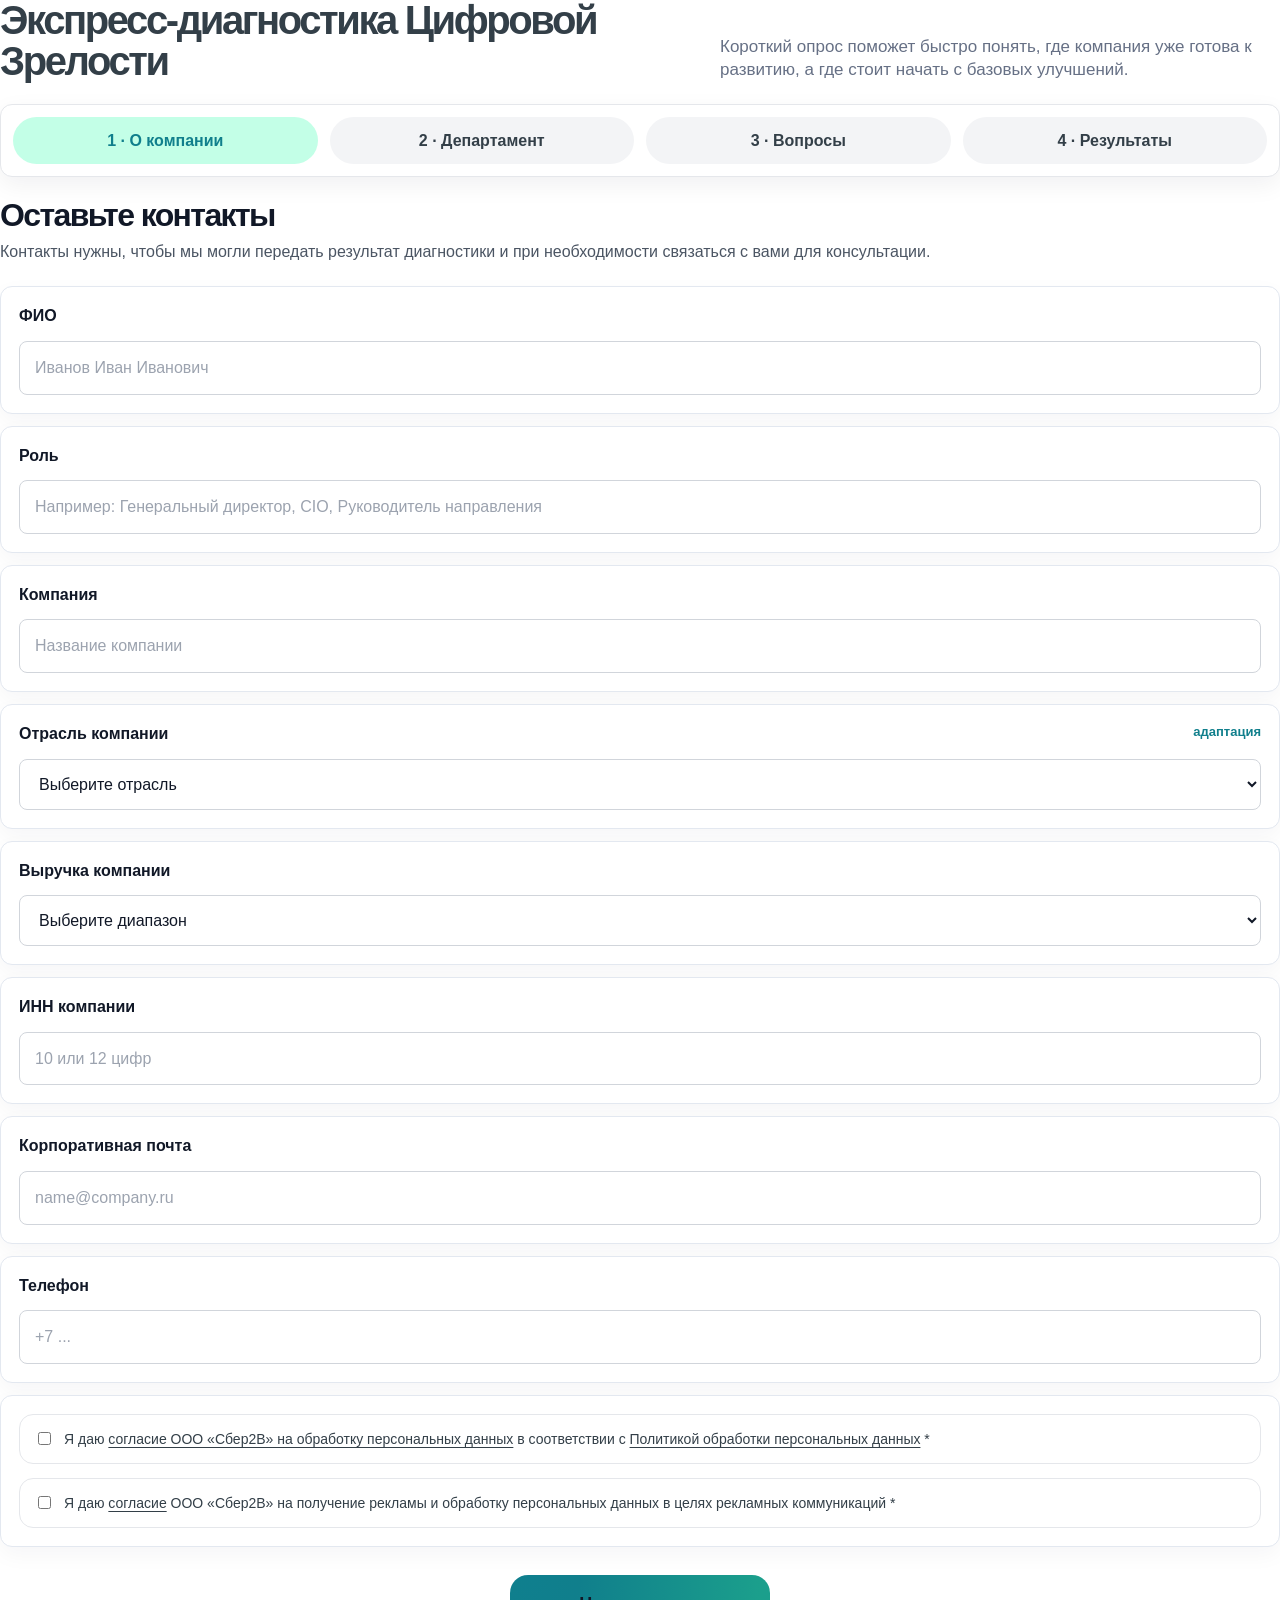
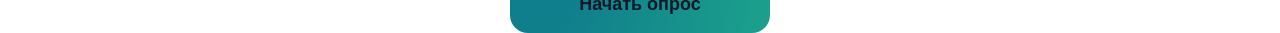
==== index.html @ 1806c66e "Rename dmq.html to index.html" ====
<!-- Sber2B DMQ markup extracted for Tilda.
     For Tilda T123: paste this markup or connect it from your server;
     dmq.css must be loaded before markup rendering, dmq.js after markup. -->

<!DOCTYPE html>

<html lang="ru"><head><meta charset="utf-8"/><meta content="width=device-width,initial-scale=1.0" name="viewport"/><link href="https://cdnjs.cloudflare.com/ajax/libs/font-awesome/6.5.2/css/all.min.css" rel="stylesheet"/>



















<link href="./dmq.css" rel="stylesheet"/></head><body><section class="block" id="diagnostic"><div class="container"><div class="section-head"><h2>Экспресс-диагностика Цифровой Зрелости</h2><p>Короткий опрос поможет быстро понять, где компания уже готова к развитию, а где стоит начать с базовых улучшений.</p></div><div class="diagnostic"><section class="form-shell"><div class="progress"><button class="step-btn active" data-step="0" type="button">1 · О компании</button><button class="step-btn" data-step="1" type="button">2 · Департамент</button><button class="step-btn" data-step="2" type="button">3 · Вопросы</button><button class="step-btn" data-step="3" type="button">4 · Результаты</button></div><form id="form"><section class="form-section active" data-section="0"><h2>Оставьте контакты</h2><p>Контакты нужны, чтобы мы могли передать результат диагностики и при необходимости связаться с вами для консультации.</p><div class="q"><div class="q__title">ФИО</div><input name="fullName" placeholder="Иванов Иван Иванович"/></div><div class="q"><div class="q__title">Роль</div><input name="role" placeholder="Например: Генеральный директор, CIO, Руководитель направления"/></div><div class="q"><div class="q__title">Компания</div><input name="company" placeholder="Название компании"/></div><div class="q"><div class="q__title">Отрасль компании <span class="q__tag">адаптация</span></div><select id="industry" name="industry"><option value="">Выберите отрасль</option><option value="gov">Государственный сектор</option><option value="it">ИТ и Технологии</option><option value="logistics">Логистика и Транспорт</option><option value="manufacturing">Промышленность (Производство, FMCG)</option><option value="retail">Ритейл</option><option value="telecom">Связь и Телеком</option><option value="services">Сервисные отрасли (Туризм, HoReCA, Здравоохранение, Образование, Развлечения)</option><option value="construction">Строительство и Девелопмент</option><option value="finance">Финансовый сектор (Банки, Страхование, Финтех)</option><option value="energy">Энергетика</option></select></div><div class="q"><div class="q__title">Выручка компании</div><select name="revenue"><option value="">Выберите диапазон</option><option value="0-0.5">до 0,5 млрд ₽</option><option value="0.5-1">0,5–1 млрд ₽</option><option value="1-5">1–5 млрд ₽</option><option value="5-10">5–10 млрд ₽</option><option value="10-25">10–25 млрд ₽</option><option value="25-50">25–50 млрд ₽</option><option value="50+">50+ млрд ₽</option></select></div><div class="q"><div class="q__title">ИНН компании</div><input inputmode="numeric" name="companyInn" placeholder="10 или 12 цифр"/></div><div class="q"><div class="q__title">Корпоративная почта</div><input name="companyEmail" placeholder="name@company.ru" type="email"/></div><div class="q"><div class="q__title">Телефон</div><input name="phone" placeholder="+7 ..."/></div><div class="q consent-question"><label class="consent"><input name="pdConsent" type="checkbox" value="yes"/><span>Я даю <a href="https://sber2b.ru/documents-personal-data-consents" rel="noopener" target="_blank">согласие ООО «Сбер2В» на обработку персональных данных</a> в соответствии с <a href="https://sber2b.ru/documents-privacy-policy-agreements" rel="noopener" target="_blank">Политикой обработки персональных данных</a> *</span></label><label class="consent"><input type="checkbox"/><span>Я даю <a href="https://sber2b.ru/documents-email-subscription-consents" rel="noopener" target="_blank">согласие</a> ООО «Сбер2В» на получение рекламы и обработку персональных данных в целях рекламных коммуникаций *</span></label></div><div class="form-nav form-nav--start"><button class="btn btn--green next start-survey-btn" type="button">Начать опрос</button></div></section><section class="form-section" data-section="1"><h2>Расскажите о компании и задаче</h2><p>Выберите отдел, который хотите обследовать.</p><div class="q"><div class="q__title">Какие отделы или функции вы хотите улучшить? <span class="q__tag">адаптировано под отрасль</span></div><p class="department-hint">Список меняется автоматически в зависимости от отрасли, выбранной на первой странице.</p><div class="checks industry-departments industry-departments--full" id="industryDepartments"></div></div><div class="q process-description-block"><div class="q__title">Можете описать текущий процесс <span class="q__tag">необязательно</span></div><textarea class="process-description-input" name="currentProcessDescription" placeholder="Например: как сейчас устроен процесс согласования, работы с клиентами, обработки заявок, формирования отчётности или взаимодействия между отделами..."></textarea></div><div class="form-nav"><button class="btn btn--ghost prev" type="button">Назад</button><button class="btn btn--green next" type="button">Далее</button></div></section><section class="form-section" data-section="2"><h2>Вопросы</h2><p>Список вопросов автоматически меняется в зависимости от отрасли, выбранной на первой странице. Оцените текущее состояние по шкале от 0 до 5.</p><div id="coreQuestions"></div><div class="form-nav"><button class="btn btn--ghost prev" type="button">Назад</button><button class="btn btn--green next" type="button">Далее</button></div></section><section class="form-section results-screen" data-section="3"><div class="results-mockup">
<div aria-hidden="true" class="results-hero-bg"></div>
<div class="results-header">
<div class="results-brand"><img alt="Сбер2В" src="https://sber2b.ru/uploads/Sber_2_B_logo_1_ab820e3588.svg"/><span></span></div>
<div class="results-actions"><button class="result-outline-btn" id="exportBtn" type="button"><i class="fa-regular fa-file-lines"></i> Скачать отчет</button><button class="result-green-btn" onclick="location.reload()" type="button">Пройти опрос заново</button></div>
</div>
<div class="results-title-row"><h2>Ваши результаты</h2><p>Спасибо за прохождение опросника. Ниже — анализ зрелости управления и рекомендации для вашей компании.</p></div>
<div class="result-top-cards">
<article class="result-card result-gauge-card dmq-v28-card dmq-v28-index-card"><h3>1. Шкала зрелости управления</h3><div class="dmq-v28-gauge"><svg viewbox="0 0 420 250"><defs><lineargradient id="v28GaugeGradient" x1="0%" x2="100%" y1="0%" y2="0%"><stop offset="0%" stop-color="#d71920"></stop><stop offset="36%" stop-color="#f36f21"></stop><stop offset="56%" stop-color="#ffd23f"></stop><stop offset="100%" stop-color="#1eb43f"></stop></lineargradient></defs><path d="M56 192 A154 154 0 0 1 364 192" fill="none" stroke="#e8ecf3" stroke-linecap="round" stroke-width="24"></path><path d="M56 192 A154 154 0 0 1 364 192" fill="none" id="v28GaugeArc" pathlength="100" stroke="url(#v28GaugeGradient)" stroke-dasharray="100" stroke-dashoffset="100" stroke-linecap="round" stroke-width="24"></path><circle cx="56" cy="192" fill="#fff" id="v28GaugeKnob" r="12" stroke="#d71920" stroke-width="6"></circle></svg><div class="dmq-v28-gauge-core"><strong id="v28ScoreValue">0</strong><span>из 100</span><b id="v28ScoreLevel">Средний уровень зрелости</b></div></div><p class="dmq-v28-index-note result-note" id="v28ScoreNote">После прохождения диагностики здесь появится описание уровня зрелости.</p></article>
<article class="result-card result-radar-card"><h3>2. Профиль зрелости доменов и отраслевой бенчмарк</h3><svg aria-label="Профиль зрелости доменов" id="v28Radar" viewbox="0 0 430 365"></svg><div class="radar-legend"><span><i></i>Ваша компания</span><span><i class="muted"></i>Отраслевой бенчмарк</span></div><div class="industry-benchmark hidden-benchmark" id="v28IndustryBenchmark"><strong id="v28BenchmarkIndustry">—</strong><strong id="v28BenchmarkUser">—</strong></div></article>
<article class="result-card result-reco-card"><h3>3. Рекомендованный тип консалтинга</h3><div class="reco-icon" id="v28RecoIcon"><i class="fa-solid fa-sitemap"></i></div><h4 id="v28RecoType">Заполните форму</h4><p id="v28RecoText">После прохождения диагностики здесь появится подходящий формат консультации и главный фокус работ.</p><div class="reco-includes"><b>Ключевые направления</b><ul id="v28RecoIncludes"><li>Стратегия и целеполагание</li><li>Операционная эффективность</li><li>Организационная трансформация</li></ul></div></article>
</div>
<section class="dmq-v28-card dmq-v28-priority-card">
<div class="dmq-v28-priority-head">
<div>
<h3>4. Приоритеты развития по доменам</h3>
<p>Домены отсортированы по срочности: сначала зоны, где разрыв сильнее всего влияет на управляемость, данные, процессы и технологический контур.</p>
</div>
<div aria-label="Легенда приоритетов" class="dmq-v28-legend">
<span><i class="red"></i> высокий приоритет</span>
<span><i class="orange"></i> средний приоритет</span>
<span><i class="green"></i> зона поддержания</span>
<span><b>фиолетовый</b> — фокус консультации</span>
</div>
</div>
<div id="v28PriorityRows"></div>
<div class="dmq-v28-footnote">
<span>i</span>
<p>Приоритеты рассчитываются по оценкам доменов и показывают, с каких управленческих изменений логичнее начать, чтобы быстрее закрыть ключевые разрывы зрелости.</p>
</div>
</section>
<div class="result-bottom-note"><i>i</i><span>Данные и бенчмарки основаны на выборке обезличенных клиентов Сбера из вашей отрасли. Результаты носят сравнительный характер и не являются гарантией достижения конкретных показателей.</span><button class="result-green-btn">Связаться с экспертом ↗</button></div>
<div class="result-hidden-meta"><span id="v28IndustryLabel">—</span><span id="v28DepartmentLabel">—</span><span id="v28IndustryAnsweredLabel">0 из 15</span><div id="v28PriorityRows"></div><div id="v28ScoreBackComment"></div><div id="v28RadarBackComment"></div></div>
<details class="dmq-json-details"><summary>Показать технические данные ответа</summary><div class="json-preview" id="jsonPreview">{}</div></details><div class="form-nav result-form-nav"><button class="btn btn--ghost prev" type="button">Назад</button><button class="dmq-btn dmq-btn--outline" id="exportExcelBtn" type="button">Скачать Excel ↓</button></div>
</div></section></form></section></div></div></section>
<script src="https://cdn.jsdelivr.net/npm/xlsx@0.18.5/dist/xlsx.full.min.js"></script>








<script defer="True" src="./dmq.js"></script></body></html>
---- dmq.css ----
/* Sber2B DMQ styles extracted for Tilda.
   Upload this file as dmq.css and connect it before dmq.js. */

/* local font-face removed for Tilda */
    :root{
      --bg:#032f31;
      --bg2:#001f22;
      --panel:rgba(16,127,140,.40);
      --panel2:rgba(16,127,140,.24);
      --panel3:rgba(195,255,231,.08);
      --line:rgba(229,252,247,.20);
      --line2:rgba(195,255,231,.28);
      --text:#ffffff;
      --muted:rgba(255,255,255,.72);
      --faint:rgba(255,255,255,.48);
      --aqua:#c3ffe7;
      --teal:#107f8c;
      --teal2:#1ac7bd;
      --green:#49d86d;
      --yellow:#f6db45;
      --orange:#ff9d3b;
      --red:#ff5548;
      --white:#f9f9f9;
      --shadow:0 24px 80px rgba(0,0,0,.32);
      --glow:0 0 42px rgba(195,255,231,.18);
      --container:1240px;
      --font:"SB Sans Display","SBSansText","SB Sans Text","Inter","Arial",sans-serif;
    }
    *{box-sizing:border-box}
    html{scroll-behavior:smooth}
    body{
      margin:0;
      font-family:var(--font);
      color:var(--text);
      background:
        radial-gradient(circle at 74% 10%, rgba(195,255,231,.22), transparent 26%),
        radial-gradient(circle at 18% 20%, rgba(16,127,140,.32), transparent 28%),
        radial-gradient(circle at 50% 56%, rgba(0,255,224,.10), transparent 42%),
        linear-gradient(180deg,#053a3d 0%,#02282b 38%,#011c1f 100%);
      min-height:100vh;
      font-size:16px;
      line-height:1.35;
      overflow-x:hidden;
    }
    body:before{
      content:"";position:fixed;inset:0;pointer-events:none;z-index:0;
      background:
        linear-gradient(rgba(195,255,231,.035) 1px, transparent 1px),
        linear-gradient(90deg, rgba(195,255,231,.035) 1px, transparent 1px);
      background-size:54px 54px;
      mask-image:linear-gradient(180deg,rgba(0,0,0,.75),transparent 75%);
    }
    button,input,select,textarea{font:inherit}
    a{color:inherit}
    .container{max-width:var(--container);margin:0 auto;padding:0 24px;position:relative;z-index:1}
    .top{
      position:sticky;top:0;z-index:50;
      background:rgba(0,35,38,.70);
      backdrop-filter:blur(18px) saturate(145%);
      border-bottom:1px solid var(--line);
    }
    .top__inner{height:72px;display:flex;align-items:center;justify-content:space-between;gap:28px}
    .brand{display:flex;align-items:center;gap:14px;text-decoration:none;min-width:max-content}
    .brand__logo{display:block;height:38px;width:auto;object-fit:contain;filter:drop-shadow(0 0 16px rgba(195,255,231,.24))}
    .brand__text{font-weight:900;font-size:22px;letter-spacing:-.04em}
    .nav{display:flex;align-items:center;gap:34px;color:var(--muted);font-weight:700}
    .nav a{text-decoration:none;position:relative;padding:25px 0}
    .nav a:hover{color:var(--text)}
    .nav a:after{content:"";position:absolute;left:0;right:100%;bottom:16px;height:2px;border-radius:99px;background:var(--aqua);transition:.22s ease}
    .nav a:hover:after,.nav a:nth-child(2):after{right:0}
    .top__right{display:flex;align-items:center;gap:14px;margin-left:auto}
    .btn{
      border:1px solid var(--line);
      border-radius:12px;
      padding:14px 22px;min-height:48px;
      display:inline-flex;align-items:center;justify-content:center;gap:10px;
      font-weight:850;text-decoration:none;cursor:pointer;transition:.2s ease;
      white-space:nowrap;color:var(--text);
      background:var(--panel);
      backdrop-filter:blur(5px);
      box-shadow:0 12px 30px rgba(0,0,0,.12);
    }
    .btn:hover{transform:translateY(-2px);border-color:rgba(195,255,231,.56);box-shadow:0 0 28px rgba(195,255,231,.18),0 16px 38px rgba(0,0,0,.22)}
    .btn:active{transform:translateY(0) scale(.985)}
    .btn--green{
      color:#043235;border:1px solid rgba(195,255,231,.74);
      background:linear-gradient(180deg,#c3ffe7 0%,#45d8cd 100%);
      box-shadow:0 16px 42px rgba(69,216,205,.24);
    }
    .btn--light,.btn--ghost{background:var(--panel);color:var(--text)}
    .burger{display:none;width:48px;height:48px;border-radius:12px;background:var(--panel);border:1px solid var(--line)}
    .burger span{display:block;width:20px;height:2px;background:var(--text);margin:4px auto;border-radius:4px}

    .hero{padding:28px 0 20px;overflow:hidden}
    .hero__grid{display:grid;grid-template-columns:minmax(0,1fr) 360px;gap:22px;align-items:stretch}
    .hero__main{
      position:relative;min-height:420px;border-radius:12px;
      background:
        radial-gradient(circle at 84% 42%, rgba(195,255,231,.28), transparent 26%),
        linear-gradient(135deg,rgba(16,127,140,.42),rgba(7,62,66,.34));
      border:1px solid var(--line);
      backdrop-filter:blur(5px);
      box-shadow:var(--shadow),var(--glow);
      padding:42px 42px 28px;overflow:hidden;
    }
    .hero__main:before{
      content:"";position:absolute;right:70px;top:26px;width:250px;height:250px;border-radius:54px;
      background:
        linear-gradient(135deg,rgba(195,255,231,.28),rgba(16,127,140,.62)),
        radial-gradient(circle at 70% 80%,rgba(195,255,231,.64),transparent 42%);
      border:1px solid rgba(195,255,231,.28);
      transform:rotate(-8deg);
      box-shadow:0 0 90px rgba(195,255,231,.24), inset 0 0 44px rgba(195,255,231,.18);
      backdrop-filter:blur(10px);
    }
    .hero__main:after{
      content:"✓";position:absolute;right:130px;top:92px;width:120px;height:120px;border-radius:30px;
      display:grid;place-items:center;
      color:var(--aqua);font-size:66px;font-weight:900;
      background:rgba(195,255,231,.08);border:1px solid rgba(195,255,231,.48);
      box-shadow:0 0 60px rgba(195,255,231,.38), inset 0 0 38px rgba(195,255,231,.18);
      transform:rotate(-8deg);
    }
    .badge{
      position:relative;z-index:2;display:flex;align-items:center;gap:10px;
      color:var(--aqua);font-weight:700;font-size:14px;margin-bottom:18px;
    }
    .badge i{width:8px;height:8px;border-radius:50%;background:var(--aqua);box-shadow:0 0 16px var(--aqua)}
    h1{
      position:relative;z-index:2;margin:0 0 18px;
      max-width:720px;font-size:50px;line-height:1.06;letter-spacing:-.05em;font-weight:900;
      text-shadow:0 8px 42px rgba(0,0,0,.18);
    }
    .hero__lead{
      position:relative;z-index:2;max-width:560px;margin:0 0 28px;
      color:var(--muted);font-size:18px;line-height:1.46;
    }
    .hero__actions{position:relative;z-index:2;display:flex;gap:12px;flex-wrap:wrap;margin-bottom:28px}
    .segment-tabs{
      position:relative;z-index:2;display:grid;grid-template-columns:repeat(3,1fr);gap:12px;margin-top:22px;
    }
    .segment-tab{
      min-height:82px;border:1px solid var(--line);
      background:var(--panel);border-radius:12px;padding:16px;
      text-align:left;font-weight:850;color:var(--text);
      box-shadow:0 14px 34px rgba(0,0,0,.14);
      backdrop-filter:blur(5px);transition:.2s ease;
    }
    .segment-tab:hover{transform:translateY(-4px);border-color:rgba(195,255,231,.54);box-shadow:0 0 32px rgba(195,255,231,.16)}
    .segment-tab:active{transform:translateY(-1px) scale(.99)}
    .segment-tab span{display:block;color:var(--muted);font-size:13px;font-weight:650;margin-top:4px}
    .hero__side{display:grid;gap:18px}
    .score-card,.mini-cta,.solution-card,.form-shell,.side-panel,.partners,.lead-form{
      border:1px solid var(--line);
      background:var(--panel);
      backdrop-filter:blur(5px);
      box-shadow:var(--shadow),var(--glow);
    }
    .score-card{border-radius:12px;color:var(--text);padding:28px;overflow:hidden;position:relative;min-height:310px}
    .score-card:after{content:"";position:absolute;right:-86px;bottom:-110px;width:260px;height:260px;border-radius:50%;background:radial-gradient(circle,rgba(195,255,231,.26),transparent 66%)}
    .score-card__top{display:flex;justify-content:space-between;gap:18px;position:relative;z-index:1}
    .score-card h2{margin:0;font-size:24px;line-height:1.05;letter-spacing:-.04em}
    .score-card p{margin:10px 0 0;color:var(--muted)}
    .score-ring{
      position:relative;z-index:1;margin:24px auto 0;width:230px;height:150px;
      display:grid;place-items:end center;background:none !important;
    }
    .score-ring svg{position:absolute;inset:0;width:100%;height:100%;overflow:visible}
    .score-core{position:relative;text-align:center;padding-bottom:10px}
    .score-core strong{display:block;font-size:50px;line-height:1;letter-spacing:-.06em}
    .score-core span{color:var(--muted);font-weight:800}
    .mini-cta{border-radius:12px;padding:26px;display:grid;gap:14px;transition:.22s ease}
    .mini-cta:hover{transform:translateY(-3px);border-color:rgba(195,255,231,.5)}
    .mini-cta h3{margin:0;font-size:24px;line-height:1.08;letter-spacing:-.04em}
    .mini-cta p{margin:0;color:var(--muted)}
    .mini-cta .btn{width:max-content}

    section.block{padding:34px 0}
    .section-head{display:flex;justify-content:space-between;align-items:end;gap:20px;margin-bottom:22px}
    .section-head h2{margin:0;font-size:40px;line-height:1.02;letter-spacing:-.06em}
    .section-head p{margin:0;color:var(--muted);max-width:560px;font-size:17px}
    .cards-grid{display:grid;grid-template-columns:repeat(4,1fr);gap:16px}
    .solution-card{min-height:210px;border-radius:12px;padding:24px;display:flex;flex-direction:column;justify-content:space-between;position:relative;overflow:hidden;transition:.2s ease}
    .solution-card:hover{transform:translateY(-5px);border-color:rgba(195,255,231,.52);box-shadow:0 0 36px rgba(195,255,231,.14),0 24px 56px rgba(0,0,0,.28)}
    .solution-card:after{content:"";position:absolute;right:-48px;bottom:-60px;width:150px;height:150px;border-radius:50%;background:rgba(195,255,231,.10)}
    .solution-card__icon{width:52px;height:52px;border-radius:12px;background:rgba(195,255,231,.10);border:1px solid var(--line);color:var(--aqua);display:grid;place-items:center;font-size:22px;font-weight:900}
    .solution-card h3{margin:20px 0 8px;font-size:21px;line-height:1.1;letter-spacing:-.04em}
    .solution-card p{margin:0;color:var(--muted)}
    .solution-card a{margin-top:20px;color:var(--aqua);font-weight:850;text-decoration:none}

    .diagnostic{display:grid;grid-template-columns:1fr 360px;gap:18px;align-items:start}
    .form-shell{border-radius:12px;padding:22px}
    .progress{
      display:grid;grid-template-columns:repeat(5,1fr);gap:8px;margin-bottom:22px;
      position:sticky;top:92px;z-index:20;background:rgba(16,127,140,.28);padding:12px;border-radius:12px;
      border:1px solid var(--line);backdrop-filter:blur(5px);
    }
    .step-btn{border:1px solid transparent;border-radius:999px;background:transparent;color:var(--muted);padding:12px 10px;font-weight:850;transition:.2s ease}
    .step-btn:hover{color:var(--text);border-color:var(--line2);box-shadow:0 0 22px rgba(195,255,231,.12)}
    .step-btn.active{background:linear-gradient(180deg,#c3ffe7,#45d8cd);color:#053336;box-shadow:0 0 24px rgba(195,255,231,.28)}
    .form-section{display:none}
    .form-section.active{display:block;animation:appear .18s ease}
    @keyframes appear{from{opacity:0;transform:translateY(6px)}to{opacity:1;transform:translateY(0)}}
    .form-section h2{font-size:32px;line-height:1.05;margin:0 0 8px;letter-spacing:-.05em}
    .form-section>p{margin:0 0 24px;color:var(--muted);font-size:16px}
    .q{border-radius:12px;background:rgba(16,127,140,.22);padding:18px;margin-bottom:12px;border:1px solid var(--line);transition:.18s ease;backdrop-filter:blur(5px)}
    .q:hover{border-color:rgba(195,255,231,.46);box-shadow:0 0 24px rgba(195,255,231,.10)}
    .q__title{display:flex;justify-content:space-between;gap:12px;font-weight:900;margin-bottom:14px}
    .q__tag{color:var(--aqua);font-size:13px;white-space:nowrap}
    input,select,textarea{
      width:100%;border:1px solid var(--line);background:rgba(16,127,140,.28);border-radius:8px;padding:15px;color:var(--text);
      outline:none;backdrop-filter:blur(5px);
    }
    input::placeholder,textarea::placeholder{color:rgba(255,255,255,.46)}
    select option{color:#0b2e31;background:#f9f9f9}
    textarea{min-height:112px;resize:vertical}
    input:focus,select:focus,textarea:focus{border-color:var(--aqua);box-shadow:0 0 0 3px rgba(195,255,231,.15),0 0 24px rgba(195,255,231,.14)}
    .checks{display:grid;grid-template-columns:repeat(2,1fr);gap:10px}
    .check{border-radius:10px;background:rgba(16,127,140,.28);border:1px solid var(--line);padding:14px;display:flex;gap:10px;align-items:flex-start;transition:.18s ease}
    .check:hover{border-color:rgba(195,255,231,.50);box-shadow:0 0 22px rgba(195,255,231,.12);transform:translateY(-1px)}
    .check input{width:auto;margin-top:4px;accent-color:var(--aqua)}
    .check strong{display:block}
    .check span{display:block;color:var(--muted);font-size:14px;margin-top:4px}
    .range-row{display:grid;grid-template-columns:1fr 52px;gap:14px;align-items:center}
    input[type=range]{padding:0;accent-color:var(--aqua);border:0}
    .range-value{background:rgba(195,255,231,.12);color:var(--aqua);border:1px solid var(--line);border-radius:8px;text-align:center;font-weight:900;padding:10px 0}
    .q__scale{display:flex;justify-content:space-between;gap:16px;margin-top:8px;color:var(--muted);font-size:14px}
    .form-nav{display:flex;justify-content:space-between;gap:12px;margin-top:22px;flex-wrap:wrap}

    .side{position:sticky;top:96px;display:grid;gap:16px}
    .side-panel{border-radius:12px;padding:22px}
    .side-panel h3{margin:0 0 16px;font-size:22px;letter-spacing:-.04em}
    .domain{margin-bottom:14px}
    .domain__head{display:flex;justify-content:space-between;gap:12px;color:var(--muted);font-weight:800;margin-bottom:7px}
    .bar{height:9px;background:rgba(195,255,231,.10);border-radius:99px;overflow:hidden;border:1px solid rgba(195,255,231,.12)}
    .bar span{display:block;height:100%;width:0;background:linear-gradient(90deg,var(--red),var(--orange),var(--yellow),var(--green));border-radius:inherit}
    .radar-wrap{aspect-ratio:1/.8;display:grid;place-items:center}
    svg text{fill:rgba(255,255,255,.72);font-size:11px;font-weight:800}
    .insight{border-radius:10px;background:rgba(16,127,140,.28);border:1px solid var(--line);padding:14px;color:var(--muted);margin-bottom:10px}
    .insight b{display:block;color:var(--text);margin-bottom:4px}

    .summary-grid{display:grid;grid-template-columns:repeat(3,1fr);gap:12px;margin-bottom:14px}
    .summary-card{border-radius:12px;background:rgba(16,127,140,.24);padding:18px;border:1px solid var(--line)}
    .summary-card b{display:block;margin-bottom:6px}
    .summary-card span{color:var(--muted)}
    .json-preview{white-space:pre-wrap;word-break:break-word;max-height:360px;overflow:auto;background:rgba(0,0,0,.28);color:var(--aqua);border:1px solid var(--line);border-radius:12px;padding:18px;font-family:ui-monospace,SFMono-Regular,Menlo,Consolas,monospace;font-size:13px}

    .partners{border-radius:12px;padding:30px}
    .partner-grid{display:grid;grid-template-columns:repeat(5,1fr);gap:12px;margin-top:20px}
    .partner{min-height:88px;border-radius:10px;background:rgba(16,127,140,.26);border:1px solid var(--line);display:grid;place-items:center;font-weight:900;color:var(--muted)}

    .lead-form{color:var(--text);border-radius:12px;padding:34px;display:grid;grid-template-columns:1fr 430px;gap:32px;align-items:start;overflow:hidden;position:relative}
    .lead-form:after{content:"";position:absolute;right:-120px;top:-120px;width:360px;height:360px;background:radial-gradient(circle,rgba(195,255,231,.26),transparent 68%)}
    .lead-form h2{margin:0 0 14px;font-size:40px;line-height:1.02;letter-spacing:-.06em;position:relative;z-index:1}
    .lead-form p{margin:0;color:var(--muted);font-size:18px;position:relative;z-index:1}
    .lead-form__box{position:relative;z-index:1;background:rgba(16,127,140,.24);border:1px solid var(--line);color:var(--text);border-radius:12px;padding:22px;display:grid;gap:12px;backdrop-filter:blur(5px)}
    .consent{font-size:13px;color:var(--muted);display:flex;gap:8px;align-items:flex-start}
    .consent input{width:auto;margin-top:3px;accent-color:var(--aqua)}
    .footer{padding:44px 0 32px;color:var(--muted);border-top:1px solid var(--line);margin-top:24px}
    .footer__grid{display:grid;grid-template-columns:1.2fr repeat(3,1fr);gap:28px}
    .footer h4{color:var(--text);margin:0 0 12px}
    .footer a{display:block;text-decoration:none;margin:8px 0}
    .legal{border-top:1px solid var(--line);margin-top:28px;padding-top:22px;font-size:13px}

    @media(max-width:1100px){
      .hero__grid,.diagnostic,.lead-form{grid-template-columns:1fr}
      .side{position:static}
      .cards-grid{grid-template-columns:repeat(2,1fr)}
      .partner-grid{grid-template-columns:repeat(3,1fr)}
      .hero__main:before{right:-80px;opacity:.55}
      .hero__main:after{right:52px;opacity:.65}
    }
    @media(max-width:760px){
      .nav,.top__right .btn--light,.top__right .btn--green{display:none}
      .burger{display:block}
      .hero__main{padding:32px 22px;border-radius:12px}
      .hero__main:before,.hero__main:after{display:none}
      h1{font-size:38px}
      .hero__lead{font-size:17px}
      .segment-tabs{grid-template-columns:1fr}
      .progress{overflow:auto;grid-template-columns:repeat(5,130px)}
      .checks,.summary-grid,.cards-grid,.footer__grid{grid-template-columns:1fr}
      .partner-grid{grid-template-columns:repeat(2,1fr)}
      .section-head{display:block}
      .section-head h2,.lead-form h2{font-size:32px}
    }
  
    /* Requested Sber2B base overrides */
    body{
      background-color:#f9f9f9;
    }
    .top{
      padding:10px 16px;
    }
    .top__inner{
      display:flex;
      justify-content:space-between;
      align-items:center;
      padding:10px 16px;
      z-index:2;
      height:auto;
    }
    .top__inner--original{
      height:auto;
    }
    .btn{
      cursor:pointer;
      font-family:"SBSansDisplay","SB Sans Display",sans-serif;
      line-height:20px;
      font-weight:400;
      font-size:16px;
      text-align:center;
      vertical-align:middle;
      border-radius:16px;
      height:44px;
      min-height:44px;
      align-content:center;
      padding:8px 16px;
      text-decoration:none;
      transition:all .3s ease-in-out;
      border:0;
      display:block;
      background-color:#107f8c;
      color:#fff;
      box-shadow:none;
    }
    .btn--green,
    .header-cta{
      border-radius:16px;
      padding:8px 16px;
      height:44px;
      min-height:44px;
      background-color:#107f8c;
      color:#fff;
      border:0;
      box-shadow:none;
    }
    .btn:hover,
    .btn--green:hover,
    .header-cta:hover{
      background-color:#0d6f79;
      color:#fff;
      transform:translateY(-1px);
      box-shadow:0 10px 24px rgba(16,127,140,.22);
    }
    .footer{
      background-color:#e3e3e3;
      padding-left:24px;
      padding-right:24px;
      padding-top:48px;
      padding-bottom:60px;
      display:flex;
      flex-direction:column;
      align-items:center;
      color:#17212b;
      border-top:0;
      margin-top:24px;
    }
    .footer .container{
      width:100%;
    }
    .footer h4{
      color:#17212b;
    }
    .footer a,
    .footer p,
    .legal{
      color:#475569;
    }

  
    /* Header redesign overrides */
    .top{
      display:flex;
      flex-direction:column;
      align-items:center;
      padding-top:8px;
      padding-bottom:24px;
      padding-left:24px;
      padding-right:24px;
      position:fixed;
      width:100%;
      top:0;
      z-index:3;
      background:transparent;
      border-bottom:none;
      box-shadow:none;
      backdrop-filter:none;
    }

    .top__inner,
    .top__inner--original{
      max-width:1272px;
      background-color:#fff;
      width:100%;
      box-shadow:0px 0px 30px -4px rgba(0,0,0,.1019607843);
      border-radius:16px !important;
      display:flex;
      justify-content:space-between;
      align-items:center;
      gap:18px;
      position:relative;
      padding:10px 16px;
      z-index:2;
      height:auto;
    }

    .nav,
    .nav--original{
      display:flex;
      justify-content:space-between;
      align-items:center;
      padding:10px 16px;
      z-index:2;
      gap:32px;
    }

    .nav a,
    .nav--original a{
      color:#17212b;
      padding:8px 0;
    }

    .nav a:hover,
    .nav--original a:hover{
      color:#107f8c;
    }

    .nav a:after,
    .nav--original a:after{
      background:#107f8c;
      bottom:0;
    }

    body{
      padding-top:120px;
    }

    @media(max-width:760px){
      .top{
        padding-left:12px;
        padding-right:12px;
      }

      .top__inner,
      .top__inner--original{
        border-radius:14px !important;
      }

      body{
        padding-top:100px;
      }
    }

    /* Extended header controls styles */

    .header__controls{
      display:flex;
      align-items:center;
    }

    .header__logo{
      display:flex;
      margin-right:16px;
      outline:none;
      align-items:center;
    }

    .header__controls-button-container{
      background-color:#c3ffe7;
      border-radius:16px;
      padding:4px;
      display:flex;
      align-items:center;
      gap:4px;
    }

    .header__controls-button-container button,
    .header__controls-button-container a{
      font-size:16px;
      font-weight:400;
      color:#333f48;
      border:none;
      padding:8px 16px;
      cursor:pointer;
      text-decoration:none;
      border-radius:12px;
      transition:all .3s ease-in-out;
    }

    .header__controls-button-container a:hover{
      background:rgba(16,127,140,.10);
      color:#107f8c;
    }

    .header__button-container{
      display:flex;
      gap:8px;
      align-items:center;
    }

    .button{
      cursor:pointer;
      font-family:"SBSansDisplay","SB Sans Display",sans-serif;
      line-height:20px;
      font-weight:400;
      font-size:16px;
      text-align:center;
      vertical-align:middle;
      border-radius:16px;
      height:44px;
      align-content:center;
      padding:8px 16px;
      text-decoration:none;
      transition:all .3s ease-in-out;
      border:0;
      display:block;
    }

    .button-primary{
      background-color:#107f8c;
      color:#fff;
    }

    .button-primary:hover{
      background-color:#0d6d77;
      box-shadow:0 10px 24px rgba(16,127,140,.24);
      color:#fff;
    }

    @media(max-width:760px){
      .header__controls-button-container{
        display:none;
      }
    }

    /* Page layout style requested */
    main{
      overflow:hidden;
      display:flex;
      width:100%;
      justify-content:center;
      min-height:50px;
      background-color:#fff;
      padding-left:24px;
      padding-right:24px;
      margin-top:0px;
      margin-bottom:0px;
      padding-top:64px;
      padding-bottom:64px;
      flex-direction:column;
      align-items:center;
    }

    main > section,
    main > .hero{
      width:100%;
    }

    .hero,
    section.block{
      overflow:hidden;
      display:flex;
      width:100%;
      justify-content:center;
      min-height:50px;
      background-color:#fff;
      padding-left:24px;
      padding-right:24px;
      margin-top:0px;
      margin-bottom:0px;
      padding-top:64px;
      padding-bottom:64px;
    }

    .hero .container,
    section.block .container{
      width:100%;
    }

    @media(max-width:760px){
      main{
        padding-left:12px;
        padding-right:12px;
        padding-top:40px;
        padding-bottom:40px;
      }

      .hero,
      section.block{
        padding-left:12px;
        padding-right:12px;
        padding-top:40px;
        padding-bottom:40px;
      }
    }

    /* Main and footer refinements requested */
    main{
      font-family:"SBSansDisplay","SB Sans Display",sans-serif;
      margin-bottom:0px;
      padding-top:82px;
      color:#333f48;
      display:block;
    }

    .footer__wrapper{
      max-width:1240px;
      width:100%;
    }

    .footer__links{
      display:grid;
      grid-template-columns:repeat(4,1fr);
      gap:24px;
      margin-bottom:28px;
    }

    .footer__links-title{
      color:#333f48;
      display:block;
      margin-bottom:12px;
      text-transform:uppercase;
      letter-spacing:1.1px;
      font-family:"SBSansDisplay","SB Sans Display",sans-serif;
      font-weight:400;
      font-size:12px;
      line-height:16px;
    }

    .footer__links-lists{
      display:flex;
      flex-direction:column;
      gap:8px;
    }

    .footer__links-lists a,
    .footer__links-lists p{
      margin:0;
      color:#333f48;
      text-decoration:none;
      font-family:"SBSansDisplay","SB Sans Display",sans-serif;
      font-weight:400;
      font-size:16px;
      line-height:22px;
    }

    .footer__links-lists .brand{
      margin-bottom:4px;
    }

    .footer__links-lists .brand__text{
      color:#333f48;
    }

    @media(max-width:900px){
      .footer__links{
        grid-template-columns:repeat(2,1fr);
      }
    }

    @media(max-width:560px){
      .footer__links{
        grid-template-columns:1fr;
      }
    }

    /* Footer contacts and copyright styles */
    .footer__contacts{
      display:grid;
      grid-template-columns:repeat(4,1fr);
      gap:24px;
      align-items:end;
      padding-bottom:24px;
      border-bottom:1px solid #acacac;
      margin-bottom:16px;
    }

    .footer__contacts-other,
    .footer__contacts-hotline{
      display:flex;
      flex-direction:column;
      gap:8px;
    }

    .footer__contacts-links{
      display:flex;
      flex-direction:column;
      gap:8px;
    }

    .footer__contacts a,
    .footer__contacts span{
      color:#333f48;
      font-family:"SBSansDisplay","SB Sans Display",sans-serif;
      font-weight:400;
      font-size:16px;
      line-height:22px;
      text-decoration:none;
    }

    .footer__copyright{
      display:grid;
      grid-template-columns:repeat(2,1fr);
      gap:24px;
    }

    .footer__copyright-text{
      color:#7d838a;
      font-family:"SBSansDisplay","SB Sans Display",sans-serif;
      font-weight:400;
      font-size:14px;
      line-height:20px;
      margin:0;
    }

    .legal{
      display:none;
    }

    @media(max-width:900px){
      .footer__contacts,
      .footer__copyright{
        grid-template-columns:repeat(2,1fr);
      }
    }

    @media(max-width:560px){
      .footer__contacts,
      .footer__copyright{
        grid-template-columns:1fr;
      }
    }

    /* Pipeline block redesign */
    .pipeline-head{
      align-items:flex-start;
    }

    .pipeline-kicker{
      display:inline-flex;
      align-items:center;
      padding:8px 12px;
      border-radius:999px;
      background:rgba(195,255,231,.16);
      border:1px solid rgba(229,252,247,.2);
      color:#c3ffe7;
      font-size:14px;
      line-height:18px;
      margin-bottom:14px;
    }

    .pipeline-grid{
      display:grid;
      grid-template-columns:repeat(4,1fr);
      gap:16px;
      position:relative;
    }

    .pipeline-grid:before{
      content:"";
      position:absolute;
      left:8%;
      right:8%;
      top:44px;
      height:2px;
      background:linear-gradient(90deg,rgba(195,255,231,.2),#c3ffe7,rgba(195,255,231,.2));
      opacity:.45;
      z-index:0;
    }

    .pipeline-card{
      position:relative;
      z-index:1;
      min-height:310px;
      border-radius:16px;
      padding:22px;
      background:rgba(16,127,140,.4);
      border:1px solid rgba(229,252,247,.2);
      backdrop-filter:blur(5px);
      color:#fff;
      box-shadow:0 18px 54px rgba(0,0,0,.14);
      transition:all .3s ease-in-out;
      overflow:hidden;
    }

    .pipeline-card:after{
      content:"";
      position:absolute;
      right:-60px;
      bottom:-70px;
      width:150px;
      height:150px;
      border-radius:50%;
      background:radial-gradient(circle,rgba(195,255,231,.22),transparent 70%);
    }

    .pipeline-card:hover{
      transform:translateY(-6px);
      border-color:rgba(195,255,231,.55);
      box-shadow:0 0 32px rgba(195,255,231,.14),0 24px 60px rgba(0,0,0,.24);
      background:rgba(16,127,140,.5);
    }

    .pipeline-step{
      display:inline-flex;
      align-items:center;
      justify-content:center;
      height:30px;
      min-width:46px;
      padding:0 10px;
      border-radius:999px;
      background:#c3ffe7;
      color:#107f8c;
      font-size:14px;
      font-weight:700;
      margin-bottom:18px;
    }

    .pipeline-icon{
      width:58px;
      height:58px;
      border-radius:16px;
      display:grid;
      place-items:center;
      background:rgba(195,255,231,.12);
      border:1px solid rgba(229,252,247,.2);
      color:#c3ffe7;
      font-size:24px;
      font-weight:800;
      margin-bottom:18px;
      box-shadow:inset 0 0 24px rgba(195,255,231,.08);
    }

    .pipeline-card h3{
      margin:0 0 12px;
      font-size:23px;
      line-height:1.12;
      letter-spacing:-.04em;
      color:#fff;
    }

    .pipeline-card p{
      margin:0;
      color:rgba(255,255,255,.76);
      font-size:15px;
      line-height:1.48;
    }

    @media(max-width:1100px){
      .pipeline-grid{
        grid-template-columns:repeat(2,1fr);
      }

      .pipeline-grid:before{
        display:none;
      }
    }

    @media(max-width:640px){
      .pipeline-grid{
        grid-template-columns:1fr;
      }

      .pipeline-card{
        min-height:auto;
      }
    }

    .btn,
    .btn--green,
    .button,
    .button-primary,
    .form-nav .btn,
    #downloadJson,
    #submitBtn{
      position:relative;
      color:#fff;
      background:radial-gradient(89.47% 511.56% at 6.67% 0%, #0f7f8e 0%, #107f8c 22.36%, #1b9f8c 100%) !important;
    }

    .btn:hover,
    .btn--green:hover,
    .button:hover,
    .button-primary:hover,
    #downloadJson:hover,
    #submitBtn:hover{
      filter:brightness(1.05);
      box-shadow:0 14px 34px rgba(16,127,140,.26);
    }

    .pipeline-icon--image{
      padding:10px;
      overflow:hidden;
      background:rgba(255,255,255,.08);
    }

    .pipeline-icon--image img{
      width:100%;
      height:100%;
      object-fit:contain;
      display:block;
    }

    /* Final dashboard redesign */
    .form-section[data-section="4"]{
      background:#f9f9f9;
      color:#17212b;
      border-radius:24px;
      padding:24px;
      box-shadow:0 14px 40px rgba(0,0,0,.06);
    }

    .form-section[data-section="4"] h2{
      color:#101828;
      font-size:42px;
      line-height:1.05;
      margin-bottom:10px;
    }

    .form-section[data-section="4"] > p{
      color:#475467;
      max-width:680px;
      font-size:17px;
      line-height:1.5;
    }

    .results-dashboard{
      display:grid;
      grid-template-columns:1.15fr .95fr;
      gap:22px;
      margin-top:24px;
    }

    .results-left,
    .results-right{
      display:grid;
      gap:18px;
      align-content:start;
    }

    .result-card-light{
      background:#fff;
      border:1px solid #eef0f3;
      border-radius:20px;
      padding:22px;
      box-shadow:0 14px 34px rgba(16,24,40,.08);
      color:#17212b;
    }

    .result-card-light h3{
      margin:0 0 18px;
      color:#101828;
      font-size:22px;
      line-height:1.15;
      letter-spacing:-.03em;
    }

    .top-results-grid{
      display:grid;
      grid-template-columns:1fr .92fr;
      gap:18px;
    }

    .dashboard-gauge{
      position:relative;
      min-height:245px;
      display:grid;
      place-items:center;
    }

    .dashboard-gauge svg{
      width:100%;
      max-width:360px;
      height:auto;
      overflow:visible;
    }

    .dashboard-gauge__core{
      position:absolute;
      top:52%;
      left:50%;
      transform:translate(-50%,-50%);
      text-align:center;
    }

    .dashboard-gauge__core strong{
      display:block;
      font-size:62px;
      line-height:.9;
      color:#16a034;
      letter-spacing:-.08em;
    }

    .dashboard-gauge__core span{
      display:block;
      color:#475467;
      font-size:18px;
      margin-top:10px;
    }

    .dashboard-gauge__level{
      position:absolute;
      top:73%;
      left:50%;
      transform:translateX(-50%);
      color:#16a034;
      font-size:17px;
      font-weight:600;
      white-space:nowrap;
    }

    .dashboard-gauge__min,
    .dashboard-gauge__max{
      position:absolute;
      bottom:22px;
      color:#344054;
      font-size:16px;
    }

    .dashboard-gauge__min{left:18px}
    .dashboard-gauge__max{right:18px}

    .level-list{
      display:grid;
      gap:18px;
      padding-top:6px;
    }

    .level-row{
      display:grid;
      grid-template-columns:auto 1fr auto auto;
      align-items:center;
      gap:14px;
      color:#344054;
      font-size:16px;
    }

    .level-dot{
      width:14px;
      height:14px;
      border-radius:50%;
      display:block;
    }

    .level-name{
      font-weight:600;
      color:#17212b;
    }

    .level-range{
      color:#667085;
    }

    .level-share{
      color:#17212b;
      font-size:22px;
    }

    .domain-detail-card{
      padding:18px 0 4px;
    }

    .domain-detail-row{
      display:grid;
      grid-template-columns:280px 1fr 90px;
      gap:18px;
      align-items:center;
      padding:14px 18px;
      border-bottom:1px solid #eef0f3;
    }

    .domain-detail-row:last-child{
      border-bottom:0;
    }

    .domain-title-wrap{
      display:flex;
      align-items:center;
      gap:12px;
      min-width:0;
    }

    .domain-icon-light{
      width:48px;
      height:48px;
      border-radius:12px;
      background:#eef9f4;
      color:#243746;
      display:grid;
      place-items:center;
      font-size:25px;
      flex:0 0 48px;
    }

    .domain-name-light{
      display:block;
      font-size:16px;
      font-weight:700;
      color:#17212b;
    }

    .domain-desc-light{
      display:block;
      font-size:12px;
      color:#667085;
      margin-top:3px;
    }

    .domain-gradient-track{
      height:16px;
      border-radius:999px;
      background:#edf0f2;
      overflow:hidden;
      position:relative;
    }

    .domain-gradient-fill{
      height:100%;
      border-radius:999px;
      background:linear-gradient(90deg,#ff2d20 0%,#ff8a00 35%,#f6d90f 58%,#1eb43f 100%);
      box-shadow:0 0 14px rgba(30,180,63,.18);
      width:0%;
    }

    .domain-score-light{
      text-align:right;
      font-size:14px;
      color:#667085;
    }

    .domain-score-light b{
      color:#17212b;
      font-size:20px;
      font-weight:600;
    }

    .domain-score-light span{
      display:block;
      font-size:13px;
      margin-top:2px;
    }

    .status-red{color:#ff2d20!important}
    .status-orange{color:#ff8a00!important}
    .status-yellow{color:#f0b800!important}
    .status-green{color:#16a034!important}

    .radar-dashboard{
      min-height:520px;
      position:relative;
    }

    .radar-dashboard svg{
      width:100%;
      min-height:360px;
      display:block;
      overflow:visible;
    }

    .radar-legend-line{
      margin:8px auto 18px;
      height:10px;
      width:86%;
      border-radius:999px;
      background:linear-gradient(90deg,#ff2d20 0%,#ff8a00 35%,#f6d90f 58%,#1eb43f 100%);
    }

    .radar-legend-scale{
      display:flex;
      justify-content:space-between;
      width:86%;
      margin:0 auto 22px;
      color:#344054;
      font-size:13px;
    }

    .radar-level-legend{
      display:grid;
      grid-template-columns:repeat(4,1fr);
      gap:14px;
      color:#475467;
      font-size:13px;
    }

    .radar-level-item{
      display:flex;
      gap:8px;
      align-items:flex-start;
    }

    .next-card{
      display:grid;
      grid-template-columns:86px 1fr;
      gap:20px;
      align-items:center;
      background:linear-gradient(135deg,#effff8 0%,#f8fffd 60%,#e5fbf4 100%);
    }

    .next-card__icon{
      width:74px;
      height:74px;
      border-radius:20px;
      display:grid;
      place-items:center;
      background:#dff9ea;
      color:#107f8c;
      font-size:42px;
    }

    .next-card h3{
      color:#0d6d53;
      margin-bottom:10px;
    }

    .next-card p{
      color:#475467;
      margin:0 0 18px;
      line-height:1.45;
    }

    .next-card .btn{
      width:100%;
      max-width:620px;
      color:#fff!important;
      font-weight:700;
      font-size:18px;
      height:58px;
      display:flex;
      align-items:center;
      justify-content:center;
      background:linear-gradient(90deg,#107f8c 0%,#1eb43f 100%)!important;
      border-radius:12px;
    }

    .dashboard-note{
      display:flex;
      gap:12px;
      align-items:flex-start;
      color:#475467;
      font-size:14px;
      line-height:1.45;
      padding:0 8px;
    }

    .dashboard-json-wrap{
      margin-top:18px;
    }

    .dashboard-json-wrap .json-preview{
      background:#101828;
      color:#c3ffe7;
      border-radius:14px;
      border:0;
    }

    @media(max-width:1180px){
      .results-dashboard,
      .top-results-grid{
        grid-template-columns:1fr;
      }

      .radar-dashboard{
        min-height:auto;
      }
    }

    @media(max-width:760px){
      .form-section[data-section="4"]{
        padding:16px;
      }

      .domain-detail-row{
        grid-template-columns:1fr;
      }

      .domain-score-light{
        text-align:left;
      }

      .radar-level-legend{
        grid-template-columns:1fr 1fr;
      }

      .next-card{
        grid-template-columns:1fr;
      }
    }

    .results-dashboard{
      grid-template-columns:1fr !important;
    }

    .results-right{
      display:block;
      margin-top:8px;
    }

    .next-card{
      grid-template-columns:86px 1fr;
      align-items:flex-start;
    }

    .hypothesis-box{
      margin-top:28px;
      display:grid;
      gap:14px;
    }

    .hypothesis-box__title{
      font-size:20px;
      font-weight:700;
      color:#17212b;
      margin-bottom:2px;
    }

    .hypothesis-item{
      display:grid;
      grid-template-columns:52px 1fr;
      gap:14px;
      align-items:flex-start;
      padding:16px;
      border-radius:16px;
      background:#fff;
      border:1px solid #eef0f3;
      box-shadow:0 8px 22px rgba(16,24,40,.05);
    }

    .hypothesis-item__badge{
      width:52px;
      height:52px;
      border-radius:14px;
      display:grid;
      place-items:center;
      font-weight:700;
      color:#107f8c;
      background:linear-gradient(135deg,#e5fbf4 0%,#c3ffe7 100%);
    }

    .hypothesis-item strong{
      display:block;
      font-size:17px;
      line-height:1.2;
      margin-bottom:6px;
      color:#17212b;
    }

    .hypothesis-item p{
      margin:0;
      color:#667085;
      line-height:1.5;
      font-size:14px;
    }

    @media(max-width:760px){
      .next-card{
        grid-template-columns:1fr;
      }

      .hypothesis-item{
        grid-template-columns:1fr;
      }
    }

    .results-dashboard{
      grid-template-columns:1fr !important;
      max-width:100%;
    }

    .results-left{
      width:100%;
    }

    .results-right{
      width:100%;
      display:block;
    }

    .radar-dashboard{
      width:100%;
      min-height:auto;
    }

    .radar-dashboard svg{
      max-width:860px;
      margin:0 auto;
    }

    .domain-inline-grid{
      margin-top:18px;
      display:grid;
      grid-template-columns:repeat(4,1fr);
      gap:12px;
    }

    .domain-inline-item{
      display:flex;
      align-items:center;
      gap:10px;
      font-size:14px;
      color:#475467;
      justify-content:center;
    }

    @media(max-width:760px){
      .domain-inline-grid{
        grid-template-columns:1fr 1fr;
      }
    }


    /* DMQ final dashboard exact light style */
    .results-screen{
      background:#f9f9f9!important;
      color:#17212b!important;
      padding:0!important;
      border-radius:0!important;
      box-shadow:none!important;
    }

    .dmq-dashboard{
      background:#f9f9f9;
      color:#17212b;
      width:100%;
      padding:24px 0 12px;
    }

    .dmq-dashboard__top{
      display:flex;
      justify-content:space-between;
      gap:24px;
      align-items:flex-start;
      margin-bottom:28px;
    }

    .dmq-dashboard__top h2{
      margin:0 0 12px;
      color:#101828;
      font-size:42px;
      line-height:1.05;
      letter-spacing:-.05em;
      font-weight:800;
    }

    .dmq-dashboard__top p{
      margin:0;
      max-width:640px;
      color:#475467;
      font-size:17px;
      line-height:1.5;
    }

    .dmq-dashboard__actions{
      display:flex;
      gap:14px;
      align-items:center;
      flex-wrap:wrap;
      justify-content:flex-end;
    }

    .dmq-btn{
      height:48px;
      border-radius:12px;
      padding:0 22px;
      display:inline-flex;
      align-items:center;
      justify-content:center;
      font-size:16px;
      font-weight:700;
      text-decoration:none;
      border:1px solid transparent;
      cursor:pointer;
      transition:.2s ease;
      white-space:nowrap;
    }

    .dmq-btn--primary{
      color:#fff;
      background:linear-gradient(90deg,#107f8c 0%,#1eb43f 100%);
      box-shadow:0 10px 24px rgba(16,127,140,.18);
    }

    .dmq-btn--outline{
      color:#107f8c;
      background:#fff;
      border-color:#107f8c;
    }

    .dmq-btn:hover{
      transform:translateY(-1px);
      box-shadow:0 14px 28px rgba(16,24,40,.12);
    }

    .dmq-dashboard__grid{
      display:grid;
      grid-template-columns:1.05fr .95fr;
      gap:22px;
      align-items:start;
    }

    .dmq-dashboard__left,
    .dmq-dashboard__right{
      display:grid;
      gap:18px;
      align-content:start;
    }

    .dmq-top-cards{
      display:grid;
      grid-template-columns:1fr 1fr;
      gap:18px;
    }

    .dmq-reco-card{
      grid-column:1 / -1;
    }

    .dmq-card{
      background:#fff!important;
      border:1px solid #eef0f3!important;
      border-radius:20px!important;
      padding:22px!important;
      box-shadow:0 14px 34px rgba(16,24,40,.08)!important;
      color:#17212b!important;
      backdrop-filter:none!important;
    }

    .dmq-card h3{
      margin:0 0 18px;
      color:#101828;
      font-size:21px;
      line-height:1.15;
      letter-spacing:-.03em;
      font-weight:800;
    }

    .dmq-gauge{
      position:relative;
      min-height:245px;
      display:grid;
      place-items:center;
    }

    .dmq-gauge svg{
      width:100%;
      max-width:360px;
      height:auto;
      overflow:visible;
    }

    .dmq-gauge__core{
      position:absolute;
      top:52%;
      left:50%;
      transform:translate(-50%,-50%);
      text-align:center;
    }

    .dmq-gauge__core strong{
      display:block;
      font-size:62px;
      line-height:.9;
      color:#16a034;
      letter-spacing:-.08em;
      font-weight:800;
    }

    .dmq-gauge__core span{
      display:block;
      color:#475467;
      font-size:18px;
      margin-top:10px;
    }

    .dmq-gauge__level{
      position:absolute;
      top:73%;
      left:50%;
      transform:translateX(-50%);
      color:#16a034;
      font-size:17px;
      font-weight:700;
      white-space:nowrap;
    }

    .dmq-gauge__min,
    .dmq-gauge__max{
      position:absolute;
      bottom:22px;
      color:#344054;
      font-size:16px;
    }

    .dmq-gauge__min{left:18px}
    .dmq-gauge__max{right:18px}

    .dmq-level-list{
      display:grid;
      gap:18px;
      padding-top:6px;
      margin-bottom:38px;
    }

    .dmq-level-row{
      display:grid;
      grid-template-columns:auto 1fr auto auto;
      align-items:center;
      gap:14px;
      color:#344054;
      font-size:16px;
    }

    .dmq-dot{
      width:14px;
      height:14px;
      border-radius:50%;
      display:inline-block;
      flex:0 0 14px;
    }

    .dmq-level-row span:nth-child(2){
      color:#17212b;
      font-weight:700;
    }

    .dmq-level-row em{
      color:#667085;
      font-style:normal;
    }

    .dmq-level-row b{
      color:#17212b;
      font-size:22px;
      font-weight:500;
      min-width:52px;
      text-align:right;
    }

    .dmq-muted{
      margin:0;
      color:#667085;
      font-size:14px;
    }

    .dmq-domains-card{
      padding:18px 0 4px!important;
    }

    .dmq-domains-card h3{
      padding:0 18px;
    }

    .dmq-domain-row{
      display:grid;
      grid-template-columns:250px 1fr 95px;
      gap:18px;
      align-items:center;
      padding:14px 18px;
      border-bottom:1px solid #eef0f3;
    }

    .dmq-domain-row:last-child{
      border-bottom:0;
    }

    .dmq-domain-title{
      display:flex;
      align-items:center;
      gap:12px;
      min-width:0;
    }

    .dmq-domain-icon{
      width:48px;
      height:48px;
      border-radius:12px;
      background:#eef9f4;
      color:#243746;
      display:grid;
      place-items:center;
      font-size:24px;
      flex:0 0 48px;
    }

    .dmq-domain-name{
      display:block;
      color:#17212b;
      font-size:16px;
      font-weight:800;
    }

    .dmq-domain-desc{
      display:block;
      color:#667085;
      font-size:12px;
      margin-top:3px;
      line-height:1.25;
    }

    .dmq-domain-track{
      height:16px;
      border-radius:999px;
      background:#edf0f2;
      overflow:hidden;
      position:relative;
    }

    .dmq-domain-fill{
      height:100%;
      border-radius:999px;
      background:linear-gradient(90deg,#ff2d20 0%,#ff8a00 35%,#f6d90f 58%,#1eb43f 100%);
      box-shadow:0 0 14px rgba(30,180,63,.18);
      width:0%;
    }

    .dmq-domain-score{
      text-align:right;
      color:#667085;
      font-size:14px;
    }

    .dmq-domain-score b{
      color:#17212b;
      font-size:20px;
      font-weight:700;
    }

    .dmq-domain-score span{
      display:block;
      font-size:13px;
      margin-top:2px;
      font-weight:700;
    }

    .dmq-status-red{color:#ff2d20!important}
    .dmq-status-orange{color:#ff8a00!important}
    .dmq-status-yellow{color:#f0b800!important}
    .dmq-status-green{color:#16a034!important}

    .dmq-radar-card{
      min-height:610px;
    }

    .dmq-radar-card svg{
      width:100%;
      min-height:370px;
      display:block;
      overflow:visible;
      margin-top:6px;
    }

    .dmq-radar-scale{
      margin:10px auto 10px;
      height:10px;
      width:90%;
      border-radius:999px;
      background:linear-gradient(90deg,#ff2d20 0%,#ff8a00 35%,#f6d90f 58%,#1eb43f 100%);
    }

    .dmq-radar-scale-labels{
      display:flex;
      justify-content:space-between;
      width:90%;
      margin:0 auto 20px;
      color:#344054;
      font-size:13px;
    }

    .dmq-radar-legend{
      display:grid;
      grid-template-columns:repeat(4,1fr);
      gap:14px;
      color:#475467;
      font-size:13px;
    }

    .dmq-radar-legend span{
      display:flex;
      align-items:flex-start;
      gap:8px;
      line-height:1.35;
    }

    .dmq-radar-legend i{
      width:10px;
      height:10px;
      border-radius:50%;
      margin-top:3px;
      flex:0 0 10px;
    }

    .dmq-radar-legend b{
      color:#667085;
      font-weight:500;
    }

    .dmq-next-card{
      display:grid;
      grid-template-columns:86px 1fr;
      gap:20px;
      align-items:center;
      background:linear-gradient(135deg,#effff8 0%,#f8fffd 60%,#e5fbf4 100%)!important;
    }

    .dmq-next-icon{
      width:74px;
      height:74px;
      border-radius:20px;
      display:grid;
      place-items:center;
      background:#dff9ea;
      color:#107f8c;
      font-size:42px;
      font-weight:800;
    }

    .dmq-next-card h3{
      color:#0d6d53;
      margin-bottom:10px;
    }

    .dmq-next-card p{
      color:#475467;
      margin:0 0 18px;
      line-height:1.45;
    }

    .dmq-next-button{
      width:100%;
      max-width:620px;
      color:#fff!important;
      font-weight:800;
      font-size:18px;
      height:58px;
      display:flex;
      align-items:center;
      justify-content:center;
      text-decoration:none;
      background:linear-gradient(90deg,#107f8c 0%,#1eb43f 100%)!important;
      border-radius:12px;
      transition:.2s ease;
    }

    .dmq-next-button:hover{
      transform:translateY(-1px);
      box-shadow:0 12px 28px rgba(16,127,140,.22);
    }

    .dmq-hypotheses{
      margin-top:24px;
    }

    .dmq-hypotheses h3{
      margin:0 0 16px;
      color:#17212b;
      font-size:24px;
      letter-spacing:-.03em;
    }

    .dmq-hypotheses__list{
      background:#fff;
      border:1px solid #eef0f3;
      border-radius:18px;
      overflow:hidden;
      box-shadow:0 14px 34px rgba(16,24,40,.08);
    }

    .dmq-hypothesis-row{
      display:grid;
      grid-template-columns:54px 1fr auto;
      gap:16px;
      align-items:center;
      padding:16px 24px;
      border-bottom:1px solid #eef0f3;
    }

    .dmq-hypothesis-row:last-child{
      border-bottom:0;
    }

    .dmq-hypothesis-icon{
      width:44px;
      height:44px;
      border-radius:10px;
      display:grid;
      place-items:center;
      background:#f2f5f7;
      color:#243746;
      font-size:22px;
    }

    .dmq-hypothesis-row strong{
      display:block;
      color:#17212b;
      font-size:16px;
      margin-bottom:4px;
    }

    .dmq-hypothesis-row p{
      margin:0;
      color:#667085;
      font-size:14px;
      line-height:1.35;
    }

    .dmq-hypothesis-tags{
      display:grid;
      gap:6px;
      justify-items:end;
    }

    .dmq-tag{
      padding:7px 12px;
      border-radius:10px;
      font-size:12px;
      font-weight:800;
      background:#eef9f4;
      color:#16a034;
      white-space:nowrap;
    }

    .dmq-tag--warn{
      color:#ff8a00;
      background:#fff8e5;
    }

    .dmq-tag--danger{
      color:#ff2d20;
      background:#fff1f0;
    }

    .dmq-note{
      margin-top:22px;
      display:flex;
      gap:12px;
      align-items:flex-start;
      color:#475467;
      font-size:14px;
      line-height:1.45;
      padding:0 8px;
    }

    .dmq-json-details{
      margin-top:18px;
      background:#fff;
      border:1px solid #eef0f3;
      border-radius:16px;
      padding:14px;
      box-shadow:0 10px 28px rgba(16,24,40,.05);
    }

    .dmq-json-details summary{
      cursor:pointer;
      color:#107f8c;
      font-weight:700;
    }

    .dmq-json-details .json-preview{
      margin-top:14px;
      background:#101828;
      color:#c3ffe7;
      border-radius:14px;
      border:0;
    }

    .results-screen .form-nav{
      margin-top:18px;
    }

    @media(max-width:1180px){
      .dmq-dashboard__grid,
      .dmq-top-cards{
        grid-template-columns:1fr;
      }
      .dmq-radar-card{
        min-height:auto;
      }
    }

    @media(max-width:760px){
      .dmq-dashboard__top{
        display:block;
      }
      .dmq-dashboard__actions{
        justify-content:flex-start;
        margin-top:18px;
      }
      .dmq-domain-row{
        grid-template-columns:1fr;
      }
      .dmq-domain-score{
        text-align:left;
      }
      .dmq-radar-legend{
        grid-template-columns:1fr 1fr;
      }
      .dmq-next-card{
        grid-template-columns:1fr;
      }
      .dmq-hypothesis-row{
        grid-template-columns:1fr;
      }
      .dmq-hypothesis-tags{
        justify-items:start;
      }
    }


    /* Full-width adaptive questionnaire overrides */
    #diagnostic{
      padding-left:0 !important;
      padding-right:0 !important;
      background:#fff !important;
    }

    #diagnostic > .container{
      max-width:none !important;
      width:100% !important;
      padding-left:24px !important;
      padding-right:24px !important;
    }

    #diagnostic .diagnostic{
      display:block !important;
      width:100% !important;
      max-width:none !important;
    }

    #diagnostic .form-shell{
      width:100% !important;
      max-width:none !important;
      background:#fff !important;
      background-color:#fff !important;
      color:#111827 !important;
      border:1px solid #e5e7eb !important;
      box-shadow:0 16px 40px rgba(16,24,40,.06) !important;
      backdrop-filter:none !important;
      border-radius:24px !important;
      padding:28px !important;
    }

    #diagnostic .form-shell *,
    #diagnostic .form-section,
    #diagnostic .form-section *,
    #diagnostic .q,
    #diagnostic .q *,
    #diagnostic .check,
    #diagnostic .check *,
    #diagnostic label,
    #diagnostic input,
    #diagnostic textarea,
    #diagnostic select{
      color:#111827 !important;
    }

    #diagnostic .form-section > p,
    #diagnostic .q__scale,
    #diagnostic .q__scale *,
    #diagnostic .check span{
      color:#4b5563 !important;
    }

    #diagnostic .q{
      background:#f9fafb !important;
      background-color:#f9fafb !important;
      border:1px solid #e5e7eb !important;
      box-shadow:none !important;
      backdrop-filter:none !important;
    }

    #diagnostic .q:hover{
      background:#fff !important;
      border-color:#cfd8dc !important;
      box-shadow:0 8px 22px rgba(16,24,40,.05) !important;
    }

    #diagnostic input,
    #diagnostic select,
    #diagnostic textarea{
      background:#fff !important;
      background-color:#fff !important;
      color:#111827 !important;
      border:1px solid #d1d5db !important;
      box-shadow:none !important;
      backdrop-filter:none !important;
    }

    #diagnostic input::placeholder,
    #diagnostic textarea::placeholder{
      color:#9ca3af !important;
    }

    #diagnostic select option{
      color:#111827 !important;
      background:#fff !important;
    }

    #diagnostic .check{
      background:#fff !important;
      background-color:#fff !important;
      border:1px solid #e5e7eb !important;
      box-shadow:none !important;
      backdrop-filter:none !important;
    }

    #diagnostic .check:hover{
      border-color:#107f8c !important;
      box-shadow:0 8px 20px rgba(16,127,140,.10) !important;
    }

    #diagnostic .progress{
      background:#fff !important;
      background-color:#fff !important;
      border:1px solid #e5e7eb !important;
      box-shadow:0 8px 24px rgba(16,24,40,.06) !important;
      backdrop-filter:none !important;
    }

    #diagnostic .step-btn{
      color:#333f48 !important;
      background:#f3f4f6 !important;
    }

    #diagnostic .step-btn.active{
      background:#c3ffe7 !important;
      color:#107f8c !important;
      box-shadow:none !important;
    }

    #diagnostic .range-value{
      background:#e9fbf5 !important;
      color:#107f8c !important;
      border:1px solid #c3ffe7 !important;
    }

    #diagnostic .q__tag{
      color:#107f8c !important;
    }

    #diagnostic .results-screen,
    #diagnostic .dmq-dashboard{
      width:100% !important;
      background:#f9f9f9 !important;
      color:#111827 !important;
    }

    @media(max-width:760px){
      #diagnostic > .container{
        padding-left:12px !important;
        padding-right:12px !important;
      }

      #diagnostic .form-shell{
        padding:18px !important;
        border-radius:18px !important;
      }
    }


    /* Remove hero score/recommendation column */
    .hero__grid{
      grid-template-columns:1fr !important;
    }

    .hero__main{
      min-height:420px;
    }

    /* Recommended consulting card in results */
    .dmq-reco-card{
      background:linear-gradient(135deg,#effff8 0%,#ffffff 58%,#e5fbf4 100%) !important;
      border:1px solid #d9f3e9 !important;
    }

    .dmq-reco-card__eyebrow{
      display:inline-flex;
      align-items:center;
      height:30px;
      padding:0 12px;
      border-radius:999px;
      background:#c3ffe7;
      color:#107f8c;
      font-size:13px;
      font-weight:800;
      margin-bottom:14px;
    }

    .dmq-reco-card__title{
      margin:0 0 12px;
      color:#0d6d53;
      font-size:30px;
      line-height:1.05;
      letter-spacing:-.05em;
      font-weight:800;
    }

    .dmq-reco-card__text{
      margin:0 0 18px;
      color:#475467;
      font-size:16px;
      line-height:1.45;
    }

    .dmq-reco-card__meta{
      display:grid;
      gap:10px;
    }

    .dmq-reco-meta-row{
      display:flex;
      gap:10px;
      align-items:flex-start;
      padding:12px;
      border-radius:12px;
      background:#fff;
      border:1px solid #eef0f3;
    }

    .dmq-reco-meta-row b{
      color:#17212b;
      min-width:84px;
    }

    .dmq-reco-meta-row span{
      color:#667085;
    }


    /* Recommendations block */
    .dmq-recommendations{
      margin-top:24px;
    }

    .dmq-recommendations h3{
      margin:0 0 16px;
      color:#17212b;
      font-size:24px;
      letter-spacing:-.03em;
    }

    .dmq-recommendations__list{
      background:#fff;
      border:1px solid #eef0f3;
      border-radius:18px;
      overflow:hidden;
      box-shadow:0 14px 34px rgba(16,24,40,.08);
    }

    .dmq-recommendation-row{
      display:grid;
      grid-template-columns:54px 1fr;
      gap:16px;
      align-items:flex-start;
      padding:20px 24px;
      border-bottom:1px solid #eef0f3;
    }

    .dmq-recommendation-row:last-child{
      border-bottom:0;
    }

    .dmq-recommendation-icon{
      width:44px;
      height:44px;
      border-radius:10px;
      display:grid;
      place-items:center;
      background:#eef9f4;
      color:#107f8c;
      font-size:20px;
      font-weight:800;
    }

    .dmq-recommendation-row strong{
      display:block;
      color:#17212b;
      font-size:16px;
      margin-bottom:6px;
    }

    .dmq-recommendation-row p{
      margin:0;
      color:#667085;
      font-size:14px;
      line-height:1.45;
    }


    /* Radar labels gray + JS-generated recommendation/hypothesis text white */
    #dmqRadar text{
      fill:#7d838a !important;
    }

    .dmq-hypotheses__list,
    .dmq-recommendations__list{
      background:rgba(16,127,140,.92) !important;
      border-color:rgba(229,252,247,.2) !important;
    }

    .dmq-hypothesis-row,
    .dmq-recommendation-row{
      background:transparent !important;
      border-bottom-color:rgba(229,252,247,.18) !important;
    }

    .dmq-hypothesis-row strong,
    .dmq-hypothesis-row p,
    .dmq-recommendation-row strong,
    .dmq-recommendation-row p{
      color:#fff !important;
    }

    .dmq-hypothesis-icon,
    .dmq-recommendation-icon{
      background:rgba(195,255,231,.16) !important;
      color:#fff !important;
      border:1px solid rgba(229,252,247,.2) !important;
    }


    /* Global dark-gray text override */
    body,
    main,
    section,
    div,
    p,
    span,
    h1,
    h2,
    h3,
    h4,
    h5,
    h6,
    label,
    strong,
    b,
    a,
    li,
    input,
    textarea,
    select,
    summary,
    .section-head p,
    .hero__lead,
    .pipeline-card p,
    .segment-tab,
    .segment-tab span,
    .badge,
    .q,
    .q *,
    .check,
    .check *,
    .dmq-card,
    .dmq-card *,
    .dmq-dashboard,
    .dmq-dashboard *,
    .footer,
    .footer *{
      color:#333f48 !important;
    }

    .btn,
    .btn *,
    .button,
    .button *,
    .button-primary,
    .button-primary *,
    .btn--green,
    .btn--green *,
    .dmq-btn--primary,
    .dmq-btn--primary *,
    .dmq-next-button,
    .dmq-next-button *,
    .lead-form .btn,
    .lead-form .btn *,
    .form-nav .btn,
    .form-nav .btn *{
      color:#fff !important;
    }

    .json-preview,
    .json-preview *,
    .dmq-json-details .json-preview,
    .dmq-json-details .json-preview *{
      color:#c3ffe7 !important;
    }

    #dmqRadar text{
      fill:#7d838a !important;
    }


    /* Gradient maturity sliders */
    #coreQuestions .range-row{
      grid-template-columns:1fr 64px;
      gap:18px;
      position:relative;
      align-items:center;
    }

    #coreQuestions input[type="range"].maturity-range{
      -webkit-appearance:none !important;
      appearance:none !important;
      height:16px !important;
      border-radius:999px !important;
      padding:0 !important;
      border:0 !important;
      outline:none !important;
      cursor:pointer;
      background:linear-gradient(90deg,#ff2d20 0%,#ff8a00 35%,#f6d90f 58%,#1eb43f 100%) !important;
      box-shadow:inset 0 1px 3px rgba(0,0,0,.12);
    }

    #coreQuestions input[type="range"].maturity-range::-webkit-slider-runnable-track{
      height:16px;
      border-radius:999px;
      background:linear-gradient(90deg,#ff2d20 0%,#ff8a00 35%,#f6d90f 58%,#1eb43f 100%);
    }

    #coreQuestions input[type="range"].maturity-range::-moz-range-track{
      height:16px;
      border-radius:999px;
      background:linear-gradient(90deg,#ff2d20 0%,#ff8a00 35%,#f6d90f 58%,#1eb43f 100%);
    }

    #coreQuestions input[type="range"].maturity-range::-webkit-slider-thumb{
      -webkit-appearance:none;
      appearance:none;
      width:30px;
      height:30px;
      border-radius:50%;
      background:#fff;
      border:5px solid var(--range-color,#ff2d20);
      margin-top:-7px;
      box-shadow:0 8px 22px rgba(16,24,40,.24);
      transition:transform .18s ease,border-color .18s ease,box-shadow .18s ease;
    }

    #coreQuestions input[type="range"].maturity-range::-moz-range-thumb{
      width:30px;
      height:30px;
      border-radius:50%;
      background:#fff;
      border:5px solid var(--range-color,#ff2d20);
      box-shadow:0 8px 22px rgba(16,24,40,.24);
      transition:transform .18s ease,border-color .18s ease,box-shadow .18s ease;
    }

    #coreQuestions input[type="range"].maturity-range:hover::-webkit-slider-thumb,
    #coreQuestions input[type="range"].maturity-range:active::-webkit-slider-thumb,
    #coreQuestions input[type="range"].maturity-range:focus::-webkit-slider-thumb{
      transform:scale(1.12);
      box-shadow:0 10px 28px rgba(16,24,40,.30);
    }

    #coreQuestions input[type="range"].maturity-range:hover::-moz-range-thumb,
    #coreQuestions input[type="range"].maturity-range:active::-moz-range-thumb,
    #coreQuestions input[type="range"].maturity-range:focus::-moz-range-thumb{
      transform:scale(1.12);
      box-shadow:0 10px 28px rgba(16,24,40,.30);
    }

    #coreQuestions .range-value{
      min-width:52px;
      height:44px;
      display:grid;
      place-items:center;
      border-radius:14px !important;
      font-size:18px;
      font-weight:800;
      color:var(--range-color,#ff2d20) !important;
      background:#fff !important;
      border:2px solid var(--range-color,#ff2d20) !important;
    }

    @media(max-width:760px){
      #coreQuestions .range-tooltip{
        min-width:190px;
        max-width:240px;
        top:-66px;
        font-size:12px;
      }
    }


    /* First questionnaire consent + start button */
    #diagnostic .consent-question{
      display:grid;
      gap:14px;
      background:#f9fafb !important;
    }

    #diagnostic .consent{
      display:flex;
      gap:10px;
      align-items:flex-start;
      padding:14px;
      border:1px solid #e5e7eb;
      border-radius:14px;
      background:#fff;
      font-size:14px;
      line-height:1.45;
    }

    #diagnostic .consent input{
      width:auto !important;
      margin-top:3px;
      accent-color:#107f8c;
      flex:0 0 auto;
    }

    #diagnostic .consent span,
    #diagnostic .consent a{
      color:#333f48 !important;
    }

    #diagnostic .consent a{
      text-decoration:underline;
      text-underline-offset:3px;
    }

    #diagnostic .form-nav--start{
      justify-content:center !important;
      align-items:center;
      margin-top:28px;
    }

    #diagnostic .start-survey-btn{
      min-width:260px;
      height:58px !important;
      min-height:58px !important;
      padding:14px 34px !important;
      font-size:18px !important;
      font-weight:700 !important;
      border-radius:18px !important;
      display:flex !important;
      align-items:center;
      justify-content:center;
    }

    @media(max-width:560px){
      #diagnostic .start-survey-btn{
        width:100%;
        min-width:0;
      }
    }


    /* White page background except footer */
    html,
    body,
    main,
    body:before,
    .hero,
    section.block,
    #diagnostic,
    #solutions,
    .dmq-dashboard,
    .results-screen{
      background:#fff !important;
      background-color:#fff !important;
    }

    body:before{
      display:none !important;
    }

    main{
      padding-bottom:0 !important;
      margin-bottom:0 !important;
    }

    section.block{
      margin-bottom:0 !important;
    }

    .footer{
      margin-top:0 !important;
    }

    /* Remove dark/green leftover backgrounds before footer and under header */
    .hero__main{
      background:#fff !important;
      background-color:#fff !important;
      border:1px solid #e5e7eb !important;
      box-shadow:0 16px 40px rgba(16,24,40,.06) !important;
      backdrop-filter:none !important;
    }

    .hero__main:before,
    .hero__main:after{
      display:none !important;
    }

    .pipeline-card{
      background:#fff !important;
      background-color:#fff !important;
      color:#333f48 !important;
      border:1px solid #e5e7eb !important;
      box-shadow:0 16px 40px rgba(16,24,40,.06) !important;
      backdrop-filter:none !important;
    }

    .pipeline-card:after{
      background:radial-gradient(circle,rgba(16,127,140,.10),transparent 70%) !important;
    }

    .pipeline-kicker{
      color:#107f8c !important;
      background:#c3ffe7 !important;
      border-color:#c3ffe7 !important;
    }

    .segment-tab{
      background:#fff !important;
      color:#333f48 !important;
      border:1px solid #e5e7eb !important;
      box-shadow:0 10px 24px rgba(16,24,40,.06) !important;
      backdrop-filter:none !important;
    }

    .segment-tab span{
      color:#667085 !important;
    }

    .badge,
    .badge *{
      color:#333f48 !important;
    }

    .badge i{
      background:#107f8c !important;
      box-shadow:none !important;
    }

    .hero__lead,
    .section-head p,
    .pipeline-card p{
      color:#667085 !important;
    }

    .pipeline-card h3,
    .section-head h2,
    .hero h1{
      color:#333f48 !important;
      text-shadow:none !important;
    }

    .pipeline-icon{
      color:#107f8c !important;
      background:#e9fbf5 !important;
      border:1px solid #c3ffe7 !important;
      box-shadow:none !important;
    }

    /* Heat map / radar card: bigger, adaptive, stretched after deleting "Что дальше" */
    .dmq-dashboard__right{
      display:flex !important;
      flex-direction:column !important;
      height:100% !important;
    }

    .dmq-radar-card{
      flex:1 1 auto !important;
      min-height:100% !important;
      height:100% !important;
      display:flex !important;
      flex-direction:column !important;
      justify-content:space-between !important;
      padding:28px !important;
    }

    .dmq-radar-card h3{
      font-size:26px !important;
      margin-bottom:10px !important;
    }

    .dmq-radar-card svg{
      width:100% !important;
      max-width:none !important;
      min-height:520px !important;
      height:clamp(520px, 46vw, 720px) !important;
      margin:0 auto !important;
      overflow:visible !important;
    }

    .dmq-radar-scale{
      width:94% !important;
      height:14px !important;
      margin-top:10px !important;
    }

    .dmq-radar-scale-labels{
      width:94% !important;
      font-size:15px !important;
      margin-bottom:24px !important;
    }

    .dmq-radar-legend{
      gap:18px !important;
      font-size:14px !important;
    }

    @media(max-width:1180px){
      .dmq-radar-card{
        min-height:auto !important;
        height:auto !important;
      }

      .dmq-radar-card svg{
        min-height:460px !important;
        height:clamp(420px, 70vw, 620px) !important;
      }
    }

    @media(max-width:760px){
      .dmq-radar-card{
        padding:20px !important;
      }

      .dmq-radar-card svg{
        min-height:360px !important;
        height:420px !important;
      }
    }


    /* Hero background image */
    .hero__main{
      background:
        linear-gradient(90deg, rgba(255,255,255,.92) 0%, rgba(255,255,255,.82) 48%, rgba(255,255,255,.58) 100%),
        url('https://sber2b.ru/uploads/Zayavka_3_6413bd55d7.jpg') center right / cover no-repeat !important;
      min-height:520px !important;
      display:flex;
      flex-direction:column;
      justify-content:center;
    }

    /* Slider score tick marks */
    #coreQuestions .range-row{
      grid-template-columns:1fr 64px !important;
      padding-bottom:26px;
    }

    #coreQuestions .range-wrap{
      position:relative;
      width:100%;
    }

    #coreQuestions .range-wrap .maturity-range{
      width:100%;
      display:block;
    }

    #coreQuestions .range-ticks{
      position:absolute;
      left:0;
      right:0;
      top:26px;
      height:22px;
      pointer-events:none;
      display:flex;
      justify-content:space-between;
      align-items:flex-start;
      padding:0 15px;
    }

    #coreQuestions .range-tick{
      display:flex;
      flex-direction:column;
      align-items:center;
      gap:4px;
      color:#667085 !important;
      font-size:12px;
      line-height:1;
      font-weight:700;
    }

    #coreQuestions .range-tick:before{
      content:"";
      width:2px;
      height:8px;
      border-radius:99px;
      background:#667085;
      opacity:.65;
    }

    #coreQuestions .range-tick.is-active{
      color:#107f8c !important;
    }

    #coreQuestions .range-tick.is-active:before{
      height:12px;
      background:#107f8c;
      opacity:1;
    }

    @media(max-width:760px){
      .hero__main{
        min-height:460px !important;
        background:
          linear-gradient(90deg, rgba(255,255,255,.94) 0%, rgba(255,255,255,.86) 100%),
          url('https://sber2b.ru/uploads/Zayavka_3_6413bd55d7.jpg') center / cover no-repeat !important;
      }

      #coreQuestions .range-ticks{
        padding:0 13px;
      }
    }


    /* Recommendations and hypotheses: same light style as the rest of the dashboard */
    .dmq-hypotheses__list,
    .dmq-recommendations__list{
      background:#fff !important;
      border:1px solid #eef0f3 !important;
      border-radius:18px !important;
      overflow:hidden !important;
      box-shadow:0 14px 34px rgba(16,24,40,.08) !important;
    }

    .dmq-hypothesis-row,
    .dmq-recommendation-row{
      background:#fff !important;
      border-bottom:1px solid #eef0f3 !important;
    }

    .dmq-hypothesis-row:last-child,
    .dmq-recommendation-row:last-child{
      border-bottom:0 !important;
    }

    .dmq-hypothesis-row strong,
    .dmq-recommendation-row strong{
      color:#17212b !important;
    }

    .dmq-hypothesis-row p,
    .dmq-recommendation-row p{
      color:#667085 !important;
    }

    .dmq-hypothesis-icon,
    .dmq-recommendation-icon{
      background:#eef9f4 !important;
      color:#107f8c !important;
      border:1px solid #d9f3e9 !important;
    }

    .dmq-hypotheses h3,
    .dmq-recommendations h3{
      color:#17212b !important;
    }


    /* Keep questionnaire width aligned with header / first page blocks */
    #diagnostic{
      padding-left:24px !important;
      padding-right:24px !important;
    }

    #diagnostic > .container{
      max-width:1240px !important;
      width:100% !important;
      margin-left:auto !important;
      margin-right:auto !important;
      padding-left:24px !important;
      padding-right:24px !important;
    }

    #diagnostic .diagnostic{
      max-width:100% !important;
      width:100% !important;
    }

    #diagnostic .form-shell{
      max-width:100% !important;
      width:100% !important;
      margin-left:auto !important;
      margin-right:auto !important;
    }

    @media(max-width:760px){
      #diagnostic{
        padding-left:12px !important;
        padding-right:12px !important;
      }

      #diagnostic > .container{
        padding-left:0 !important;
        padding-right:0 !important;
      }
    }


    .industry-departments{
      margin-top:12px;
      padding-top:12px;
      border-top:1px solid #e5e7eb;
    }

    .industry-department{
      border-color:#c3ffe7 !important;
      background:#f2fff9 !important;
    }

    .industry-department strong:after{
      content:"";
    }


    /* Results v27 layout */
    .dmq-results-layout{
      display:grid !important;
      grid-template-columns:minmax(320px, 35%) minmax(0, 65%) !important;
      gap:22px !important;
      align-items:stretch !important;
      margin-top:24px !important;
      width:100% !important;
    }
    .dmq-results-sidebar{
      display:grid !important;
      grid-template-columns:1fr !important;
      gap:18px !important;
      align-content:start !important;
      width:100% !important;
    }
    .dmq-results-main{
      display:flex !important;
      width:100% !important;
      min-width:0 !important;
    }
    .dmq-gauge-card,.dmq-reco-card{
      width:100% !important;
      min-width:0 !important;
    }
    .dmq-gauge-card{min-height:355px !important;}
    .dmq-gauge{min-height:255px !important;}
    .dmq-gauge__core strong{
      font-size:46px !important;
      color:var(--maturity-color,#8b0000) !important;
      letter-spacing:-.06em !important;
    }
    .dmq-gauge__level{
      color:var(--maturity-color,#8b0000) !important;
      font-size:16px !important;
    }
    #dmqGaugeKnob{stroke:var(--maturity-color,#8b0000) !important;}
    #dmqGaugeArc{filter:drop-shadow(0 4px 10px rgba(16,24,40,.12));}
    .dmq-reco-card{min-height:255px !important;}
    .dmq-reco-card__title{
      color:var(--maturity-color,#0d6d53) !important;
      font-size:26px !important;
    }
    .dmq-domains-card{
      margin-top:22px !important;
      width:100% !important;
      padding:22px 0 8px !important;
    }
    .dmq-domains-card h3{
      padding:0 22px !important;
      font-size:26px !important;
    }
    .dmq-domain-row{
      grid-template-columns:310px 1fr 120px !important;
      padding:16px 22px !important;
    }
    .dmq-radar-card{
      width:100% !important;
      min-height:650px !important;
      height:100% !important;
      display:flex !important;
      flex-direction:column !important;
      padding:28px !important;
    }
    .dmq-radar-card h3{
      font-size:30px !important;
      margin-bottom:8px !important;
    }
    .dmq-radar-card svg{
      flex:1 1 auto !important;
      width:100% !important;
      height:clamp(560px, 48vw, 760px) !important;
      min-height:560px !important;
      max-width:none !important;
      margin:0 auto !important;
      overflow:visible !important;
    }
    .dmq-radar-scale{
      width:96% !important;
      height:14px !important;
      margin:14px auto 10px !important;
      background:linear-gradient(90deg,#8b0000 0%,#ff2d20 28%,#ff8a00 52%,#f6d90f 70%,#1eb43f 100%) !important;
    }
    .dmq-radar-scale-labels{
      width:96% !important;
      font-size:15px !important;
      margin:0 auto 18px !important;
    }
    .dmq-radar-legend{
      grid-template-columns:repeat(3,1fr) !important;
      gap:18px !important;
      font-size:14px !important;
    }
    .dmq-radar-legend span{justify-content:center !important;}
    @media(max-width:1180px){
      .dmq-results-layout{grid-template-columns:1fr !important;}
      .dmq-results-sidebar{grid-template-columns:1fr 1fr !important;}
      .dmq-radar-card{min-height:auto !important;}
      .dmq-radar-card svg{
        min-height:480px !important;
        height:clamp(480px, 70vw, 660px) !important;
      }
    }
    @media(max-width:760px){
      .dmq-results-sidebar{grid-template-columns:1fr !important;}
      .dmq-radar-card{padding:20px !important;}
      .dmq-radar-card svg{
        min-height:380px !important;
        height:420px !important;
      }
      .dmq-domain-row{grid-template-columns:1fr !important;}
    }

/* v34 result mockup */
.results-screen{background:#f6f8fc!important;padding:0!important}
.dmq-results-v28{width:100%;background:#f6f8fc;color:#0b1535}
.dmq-v28-header-card,.dmq-v28-card{background:#fff!important;border:1px solid #e5eaf3!important;border-radius:18px!important;box-shadow:0 10px 28px rgba(16,24,40,.06)!important;color:#0b1535!important}
.dmq-v28-header-card{display:flex;justify-content:space-between;align-items:center;gap:24px;padding:22px 24px;margin-bottom:18px}
.dmq-v28-header-card h2{margin:0 0 8px;font-size:26px;line-height:1.12;letter-spacing:-.035em;color:#0b1535!important;font-weight:900}
.dmq-v28-header-card p{margin:0;color:#66728a!important;font-size:15px}
.dmq-v28-context{display:flex;gap:18px;border:1px solid #e5eaf3;border-radius:16px;padding:12px 18px;min-width:470px;justify-content:space-between}
.dmq-v28-context-item{display:flex;gap:10px;align-items:center;min-width:120px}
.dmq-v28-context-icon{width:30px;height:30px;border-radius:10px;display:grid;place-items:center;color:#3b63ff!important;background:#eef3ff;font-size:17px;font-weight:800}
.dmq-v28-context-item small{display:block;color:#7b8497!important;font-size:11px;margin-bottom:2px}
.dmq-v28-context-item b{color:#0b1535!important;font-size:12px;font-weight:900}
.dmq-v28-top-grid{display:grid;grid-template-columns:1fr 1.08fr 1.18fr;gap:18px;margin-bottom:20px}
.dmq-v28-card{padding:22px}
.dmq-v28-card-head{display:flex;justify-content:space-between;align-items:center;margin-bottom:12px}
.dmq-v28-card h3{margin:0;color:#0b1535!important;font-size:18px;line-height:1.2;font-weight:900}
.dmq-v28-info{width:20px;height:20px;border:1px solid #aeb8cc;border-radius:50%;display:grid;place-items:center;color:#8b96aa!important;font-size:12px;font-weight:800}
.dmq-v28-gauge{position:relative;min-height:260px;display:grid;place-items:center}
.dmq-v28-gauge svg{width:100%;max-width:330px;overflow:visible}
.dmq-v28-gauge-core{position:absolute;left:50%;top:55%;transform:translate(-50%,-50%);text-align:center}
.dmq-v28-gauge-core strong{display:block;font-size:68px;line-height:.88;font-weight:900;letter-spacing:-.06em;color:#0b1535!important}
.dmq-v28-gauge-core span{display:block;color:#8b96aa!important;font-size:20px;font-weight:800;margin-top:8px}
.dmq-v28-gauge-core b{display:block;color:#3b63ff!important;font-size:17px;margin-top:18px}
.dmq-v28-index-note{text-align:center;color:#66728a!important;font-size:14px;line-height:1.45;max-width:300px;margin:2px auto 32px}
.dmq-v28-benchmark{color:#16a34a!important;font-size:14px;font-weight:800;padding-left:30px}
.dmq-v28-radar-card svg{width:100%;min-height:335px;display:block;overflow:visible}
.dmq-v28-radar-legend{display:flex;justify-content:center;gap:36px;color:#536078!important;font-size:13px;margin-top:6px}
.dmq-v28-radar-legend span{display:flex;align-items:center;gap:8px;color:#536078!important}
.dmq-v28-radar-legend i{width:22px;height:3px;border-radius:99px;background:#3b63ff;display:inline-block}
.dmq-v28-radar-legend i.muted{background:repeating-linear-gradient(90deg,#aeb8cc 0 5px,transparent 5px 9px);height:2px}
.dmq-v28-reco-card{display:flex;flex-direction:column;gap:18px}
.dmq-v28-reco-main{display:grid;grid-template-columns:64px 1fr;gap:18px;align-items:center}
.dmq-v28-target{width:64px;height:64px;border-radius:50%;background:#f0e6ff;color:#7c3aed!important;display:grid;place-items:center;font-size:34px;font-weight:900}
.dmq-v28-reco-main h4{margin:0;color:#0b1535!important;font-size:21px;line-height:1.2;font-weight:900}
.dmq-v28-reco-card p{margin:0;color:#536078!important;font-size:14px;line-height:1.55}
.dmq-v28-includes b{display:block;color:#0b1535!important;font-size:14px;margin-bottom:10px}
.dmq-v28-includes ul{list-style:none;margin:0;padding:0;display:grid;gap:10px}
.dmq-v28-includes li{position:relative;padding-left:28px;color:#0b1535!important;font-size:13px;line-height:1.35}
.dmq-v28-includes li:before{content:"✓";position:absolute;left:0;top:-2px;width:18px;height:18px;border-radius:50%;background:#7c3aed;color:#fff;display:grid;place-items:center;font-size:11px;font-weight:900}
.dmq-v28-effect{margin-top:auto;display:flex;align-items:center;justify-content:space-between;gap:12px;padding:14px 16px;border-radius:12px;background:linear-gradient(90deg,#f3e8ff 0%,#faf5ff 100%);color:#7c3aed!important;font-size:13px;font-weight:900}
.dmq-v28-effect span,.dmq-v28-effect b,.dmq-v28-effect i{color:#7c3aed!important;font-style:normal}
.dmq-v28-priority-card{padding:20px!important}
.dmq-v28-priority-head{display:flex;align-items:flex-start;justify-content:space-between;gap:20px;padding-bottom:18px;border-bottom:1px solid #e5eaf3}
.dmq-v28-priority-head h3{font-size:21px;margin:0 0 8px}
.dmq-v28-priority-head p{margin:0;color:#66728a!important;font-size:14px}
.dmq-v28-legend{display:flex;gap:20px;flex-wrap:wrap;justify-content:flex-end;font-size:12px;color:#536078!important;max-width:520px}
.dmq-v28-legend span,.dmq-v28-legend b{color:#536078!important}
.dmq-v28-legend i{width:10px;height:10px;border-radius:50%;display:inline-block;margin:0 4px;vertical-align:middle}
.dmq-v28-legend .red{background:#ef3340}.dmq-v28-legend .orange{background:#ff8a00}.dmq-v28-legend .green{background:#35b653}
.dmq-v28-legend b{color:#7c3aed!important}.dmq-v28-legend b.mid{opacity:.75}.dmq-v28-legend b.low{opacity:.45}
.dmq-v28-priority-row{display:grid;grid-template-columns:92px 210px minmax(260px,1fr) minmax(310px,1.35fr) 26px;gap:18px;align-items:center;padding:18px 14px;border-bottom:1px solid #e5eaf3}
.dmq-v28-priority-row:last-child{border-bottom:0}
.dmq-v28-rank{display:flex;align-items:center;gap:16px}.dmq-v28-num{width:28px;height:28px;border-radius:50%;color:#fff!important;display:grid;place-items:center;font-size:13px;font-weight:900}
.dmq-v28-domain-icon{font-size:38px;line-height:1}.dmq-v28-domain-title h4{margin:0 0 10px;color:#0b1535!important;font-size:18px;font-weight:900}
.dmq-v28-pills{display:grid;gap:7px;justify-items:start}.dmq-v28-pill{border-radius:8px;padding:5px 9px;font-size:12px;font-weight:900}
.dmq-v28-pill.red{background:#ffe8ea;color:#ef3340!important}.dmq-v28-pill.orange{background:#fff3df;color:#ff8a00!important}.dmq-v28-pill.green{background:#e9f8ed;color:#35b653!important}.dmq-v28-pill.purple{background:#f0e6ff;color:#7c3aed!important}
.dmq-v28-why b,.dmq-v28-actions b{display:block;margin-bottom:8px;color:#0b1535!important;font-size:13px;font-weight:900}
.dmq-v28-why p{margin:0;color:#1f2a44!important;font-size:13px;line-height:1.45}
.dmq-v28-actions ul{margin:0;padding-left:18px}.dmq-v28-actions li{color:#0b1535!important;font-size:13px;line-height:1.45;margin-bottom:2px}
.dmq-v28-chevron{color:#0b1535!important;font-size:20px;text-align:center}
.dmq-v28-footnote{margin-top:12px;display:flex;gap:14px;align-items:flex-start;border:1px solid #e5eaf3;border-radius:12px;padding:12px 14px;color:#66728a!important;background:#fff}
.dmq-v28-footnote span{width:20px;height:20px;border-radius:50%;border:1px solid #aeb8cc;display:grid;place-items:center;color:#8b96aa!important;font-size:12px;flex:0 0 20px;font-weight:900}
.dmq-v28-footnote p{margin:0;color:#66728a!important;font-size:13px;line-height:1.45}
@media(max-width:1180px){.dmq-v28-header-card{display:block}.dmq-v28-context{margin-top:16px;min-width:0}.dmq-v28-top-grid{grid-template-columns:1fr}.dmq-v28-priority-row{grid-template-columns:80px 1fr}.dmq-v28-why,.dmq-v28-actions,.dmq-v28-chevron{grid-column:2}}
@media(max-width:760px){.dmq-v28-context{display:grid}.dmq-v28-priority-head{display:block}.dmq-v28-legend{margin-top:14px;justify-content:flex-start}.dmq-v28-priority-row{grid-template-columns:1fr}.dmq-v28-why,.dmq-v28-actions,.dmq-v28-chevron{grid-column:auto}}

    /* Font Awesome icons */
    .pipeline-icon i{
      font-size:26px;
      line-height:1;
      color:inherit;
    }

    .domain-icon-light i,
    .dmq-domain-icon i,
    .dmq-v28-domain-icon i,
    .dmq-v28-target i,
    .dmq-recommendation-icon i,
    .dmq-hypothesis-icon i{
      color:inherit;
      font-size:inherit;
      line-height:1;
    }

    .domain-icon-light,
    .dmq-domain-icon{
      font-size:22px !important;
    }

    .dmq-v28-domain-icon{
      display:grid;
      place-items:center;
      width:42px;
      height:42px;
      font-size:34px !important;
    }

    .dmq-v28-target{
      font-size:28px !important;
    }


    /* Sber2B original-like header/footer links */
    .header{
      display:flex!important;
      flex-direction:column!important;
      align-items:center!important;
      padding:8px 24px 24px!important;
      position:fixed!important;
      width:100%!important;
      top:0!important;
      z-index:30!important;
      background:transparent!important;
    }
    .header__wrapper{
      max-width:1272px!important;
      width:100%!important;
      background:#fff!important;
      box-shadow:0 0 30px -4px rgba(0,0,0,.10)!important;
      border-radius:16px!important;
      display:flex!important;
      flex-direction:column!important;
      gap:18px!important;
      position:relative!important;
    }
    .header__navigation{
      display:flex!important;
      justify-content:space-between!important;
      align-items:center!important;
      padding:10px 16px!important;
      z-index:2!important;
    }
    .header__controls{display:flex!important;align-items:center!important}
    .header__logo{display:flex!important;margin-right:16px!important;outline:none!important}
    .header__controls-button-container{
      background-color:#c3ffe7!important;
      border-radius:16px!important;
      padding:4px!important;
      display:flex!important;
      align-items:center!important;
      gap:4px!important;
    }
    .header__controls-button-container a{
      font-size:16px!important;
      font-weight:400!important;
      color:#333f48!important;
      border:none!important;
      padding:8px 16px!important;
      cursor:pointer!important;
      text-decoration:none!important;
    }
    .header__button-container{display:flex!important;gap:8px!important;align-items:center!important}
    .button{cursor:pointer!important;font-family:"SBSansDisplay",sans-serif!important;line-height:20px!important;font-weight:400!important;font-size:16px!important;text-align:center!important;vertical-align:middle!important;border-radius:16px!important;height:44px!important;align-content:center!important;padding:8px 16px!important;text-decoration:none!important;transition:all .3s ease-in-out!important;border:0!important;display:block!important}
    .button-primary{background-color:#107f8c!important;color:#fff!important}
    main{padding-top:82px!important}

    .footer{background-color:#e3e3e3!important;padding:48px 24px 60px!important;display:flex!important;flex-direction:column!important;align-items:center!important;color:#333f48!important}
    .footer a{text-decoration:none!important;color:#7d838a!important}
    .footer__wrapper{max-width:1240px!important;width:100%!important}
    .footer__links{display:grid!important;grid-template-columns:repeat(4,1fr)!important;gap:24px!important;margin-bottom:72px!important}
    .footer__links-title{color:#333f48!important;display:block!important;margin-bottom:12px!important;text-transform:uppercase!important;letter-spacing:1.1px!important;font-family:"SBSansDisplay",sans-serif!important;font-weight:400!important;font-size:12px!important;line-height:16px!important}
    .footer__links-lists{display:flex!important;flex-direction:column!important;gap:8px!important}
    .footer__contacts{display:grid!important;grid-template-columns:repeat(4,1fr)!important;gap:24px!important;align-items:end!important;padding-bottom:24px!important;border-bottom:1px solid #acacac!important;margin-bottom:16px!important}
    .footer__brand p,.footer__contacts a,.footer__contacts span{color:#333f48!important;font-size:15px!important;line-height:1.35!important}
    .footer__contacts-links,.footer__contacts-hotline{display:flex!important;flex-direction:column!important;gap:8px!important}
    .footer__copyright{display:grid!important;grid-template-columns:repeat(2,1fr)!important;gap:24px!important}
    .footer__copyright-text{color:#7d838a!important;font-family:"SBSansDisplay",sans-serif!important;font-weight:400!important;font-size:14px!important;line-height:20px!important;margin:0!important}

    /* FontAwesome fallback support */
    .pipeline-icon,.dmq-v28-domain-icon,.dmq-v28-target,.domain-icon-light,.dmq-domain-icon{position:relative}
    .pipeline-icon i,.dmq-v28-domain-icon i,.dmq-v28-target i,.domain-icon-light i,.dmq-domain-icon i{font-size:inherit;color:inherit;line-height:1}
    @media(max-width:900px){
      .footer__links,.footer__contacts,.footer__copyright{grid-template-columns:1fr!important}
      .header{padding-left:12px!important;padding-right:12px!important}
      .header__controls-button-container a{padding:8px 10px!important}
    }


    /* v39 requested result styling */
    .dmq-v28-gauge{min-height:300px !important;}
    .dmq-v28-gauge svg{max-width:390px !important;width:112% !important;transform:translateY(6px);}
    .dmq-v28-gauge-core strong{font-size:54px !important;color:var(--v28-score-color,#d71920) !important;}
    .dmq-v28-gauge-core b{color:var(--v28-score-color,#d71920) !important;}
    #v28GaugeKnob{stroke:var(--v28-score-color,#d71920) !important;}
    .dmq-v28-benchmark,.dmq-v28-effect{display:none !important;}
    .dmq-v28-radar-card svg{min-height:365px !important;}
    #v28Radar text{fill:#000 !important;}
    .dmq-v28-legend span:nth-child(2){display:none !important;}


    /* v41 gauge redesign */
    .dmq-v28-index-card{
      display:flex !important;
      flex-direction:column !important;
      min-height:520px !important;
    }
    .dmq-v28-gauge{
      min-height:275px !important;
      margin-top:4px !important;
      display:grid !important;
      place-items:center !important;
    }
    .dmq-v28-gauge svg{
      max-width:430px !important;
      width:118% !important;
      transform:translateY(-14px) !important;
      overflow:visible !important;
    }
    .dmq-v28-gauge-core{
      top:60% !important;
      width:100% !important;
      pointer-events:none !important;
    }
    .dmq-v28-gauge-core strong{
      font-size:52px !important;
      line-height:.9 !important;
      color:var(--v28-score-color,#ffd23f) !important;
      text-shadow:none !important;
      margin-bottom:6px !important;
    }
    .dmq-v28-gauge-core span{
      font-size:22px !important;
      margin-top:0 !important;
      color:#0b1535 !important;
    }
    .dmq-v28-gauge-core b{
      display:block !important;
      white-space:nowrap !important;
      font-size:22px !important;
      line-height:1.15 !important;
      margin-top:22px !important;
      color:var(--v28-score-color,#ffd23f) !important;
    }
    #v28GaugeKnob{
      stroke:var(--v28-score-color,#ffd23f) !important;
    }
    .dmq-v28-index-note{
      margin-top:24px !important;
      max-width:360px !important;
      font-size:17px !important;
      line-height:1.42 !important;
    }


    /* FINAL FIX: force final score color to match gauge line */
    html body main .dmq-results-v28 .dmq-v28-index-card .dmq-v28-gauge .dmq-v28-gauge-core #v28ScoreValue{
      color:var(--v28-score-color,#ffd23f) !important;
      -webkit-text-fill-color:var(--v28-score-color,#ffd23f) !important;
      text-shadow:none !important;
    }

    html body main .dmq-results-v28 .dmq-v28-index-card .dmq-v28-gauge .dmq-v28-gauge-core #v28ScoreLevel{
      color:var(--v28-score-color,#ffd23f) !important;
      -webkit-text-fill-color:var(--v28-score-color,#ffd23f) !important;
    }


    /* v43 recommendation priority rows */
    .dmq-v28-priority-row{
      grid-template-columns:92px 220px minmax(300px,1fr) minmax(360px,1.35fr) !important;
      width:100% !important;
      gap:22px !important;
    }

    .dmq-v28-chevron{
      display:none !important;
    }

    .dmq-v28-why,
    .dmq-v28-actions{
      width:100% !important;
    }

    .dmq-v28-pill{
      color:#fff !important;
      box-shadow:0 8px 18px rgba(16,24,40,.12) !important;
      border:0 !important;
      letter-spacing:.01em;
    }

    .dmq-v28-pill.red{
      background:#ef3340 !important;
      color:#fff !important;
    }

    .dmq-v28-pill.orange{
      background:#ff8a00 !important;
      color:#fff !important;
    }

    .dmq-v28-pill.green{
      background:#16a34a !important;
      color:#fff !important;
    }

    .dmq-v28-num{
      box-shadow:0 8px 18px rgba(16,24,40,.16) !important;
    }

    @media(max-width:1180px){
      .dmq-v28-priority-row{
        grid-template-columns:80px 1fr !important;
      }
      .dmq-v28-why,
      .dmq-v28-actions{
        grid-column:2 !important;
      }
    }

    @media(max-width:760px){
      .dmq-v28-priority-row{
        grid-template-columns:1fr !important;
      }
      .dmq-v28-why,
      .dmq-v28-actions{
        grid-column:auto !important;
      }
    }


    /* v44 industry domain badges + checkbox answers */
    .industry-question-header,
    .industry-question-title,
    .question-title{
      position:relative;
    }

    .industry-domain-badge{
      position:absolute;
      top:0;
      right:0;
      background:linear-gradient(135deg,#107f8c,#1aa39a);
      color:#fff;
      padding:6px 12px;
      border-radius:999px;
      font-size:12px;
      font-weight:700;
      letter-spacing:.01em;
      box-shadow:0 8px 18px rgba(16,127,140,.18);
    }

    #industryQuestions .answer-option{
      position:relative;
    }

    #industryQuestions input[type="checkbox"]{
      appearance:none;
      -webkit-appearance:none;
      width:22px;
      height:22px;
      min-width:22px;
      border-radius:7px;
      border:2px solid #c7d2e3;
      background:#fff;
      cursor:pointer;
      transition:all .22s ease;
      position:relative;
      margin-right:12px;
      top:4px;
    }

    #industryQuestions input[type="checkbox"]:checked{
      background:#107f8c;
      border-color:#107f8c;
      box-shadow:0 0 0 4px rgba(16,127,140,.14);
    }

    #industryQuestions input[type="checkbox"]:checked::after{
      content:'';
      position:absolute;
      left:6px;
      top:2px;
      width:5px;
      height:10px;
      border:solid #fff;
      border-width:0 2px 2px 0;
      transform:rotate(45deg);
    }

    #industryQuestions label{
      display:flex;
      align-items:flex-start;
      gap:10px;
      cursor:pointer;
      width:100%;
    }


    /* v45 industry domain tag inside question title */
    #industryQuestions .industry-domain-tag{
      color:#107f8c !important;
      background:#e6fbf3 !important;
      border:1px solid #c3ffe7 !important;
      padding:6px 12px !important;
      border-radius:999px !important;
      font-size:13px !important;
      font-weight:800 !important;
      white-space:nowrap !important;
    }

    #industryQuestions .industry-domain-badge{
      display:none !important;
    }

    /* v45 visible checkbox tick */
    #industryQuestions input[type="checkbox"]{
      appearance:none !important;
      -webkit-appearance:none !important;
      width:24px !important;
      height:24px !important;
      min-width:24px !important;
      border-radius:7px !important;
      border:2px solid #c7d2e3 !important;
      background:#fff !important;
      cursor:pointer !important;
      transition:all .22s ease !important;
      margin:0 !important;
      position:relative !important;
      flex:0 0 24px !important;
    }

    #industryQuestions input[type="checkbox"]:checked{
      background-color:#107f8c !important;
      border-color:#107f8c !important;
      box-shadow:0 0 0 4px rgba(16,127,140,.14) !important;
      background-image:url("data:image/svg+xml,%3Csvg xmlns='http://www.w3.org/2000/svg' viewBox='0 0 16 16'%3E%3Cpath fill='none' stroke='white' stroke-width='3' stroke-linecap='round' stroke-linejoin='round' d='M3 8l3 3 7-7'/%3E%3C/svg%3E") !important;
      background-repeat:no-repeat !important;
      background-position:center !important;
      background-size:15px 15px !important;
    }

    #industryQuestions input[type="checkbox"]:checked::after{
      content:none !important;
      display:none !important;
    }

    #industryQuestions .check{
      display:flex !important;
      align-items:flex-start !important;
      gap:12px !important;
    }


    /* v46 radar card redesign */
    .dmq-v28-radar-card{overflow:hidden !important;}
    .dmq-v28-radar-card h3{font-size:22px !important;}
    .dmq-v28-radar-card svg{
      width:100% !important;
      min-height:520px !important;
      height:clamp(520px,48vw,620px) !important;
      margin-top:4px !important;
      overflow:visible !important;
    }
    .dmq-v28-radar-card #v28Radar text{
      fill:#000 !important;
      paint-order:stroke;
      stroke:#fff;
      stroke-width:4px;
      stroke-linejoin:round;
    }
    .dmq-v28-radar-legend{
      margin-top:8px !important;
      gap:44px !important;
      font-size:18px !important;
      justify-content:center !important;
    }
    .dmq-v28-radar-legend span{
      font-size:18px !important;
      color:#0b1535 !important;
    }
    .dmq-v28-radar-legend span:first-child i{
      width:62px !important;
      height:6px !important;
      border-radius:999px !important;
      background:linear-gradient(90deg,#d71920 0%,#ffd23f 50%,#1eb43f 100%) !important;
    }
    .dmq-v28-radar-legend span:nth-child(2) i{width:46px !important;}
    @media(max-width:1180px){
      .dmq-v28-radar-card svg{min-height:460px !important;height:520px !important;}
    }
    @media(max-width:760px){
      .dmq-v28-radar-card svg{min-height:390px !important;height:430px !important;}
      .dmq-v28-radar-legend{font-size:14px !important;gap:18px !important;}
      .dmq-v28-radar-legend span{font-size:14px !important;}
    }


    /* v48 requested fixes */
    .dmq-v28-top-grid{
      align-items:stretch !important;
    }
    .dmq-v28-top-grid > .dmq-v28-card{
      min-height:0 !important;
      max-height:none !important;
      padding:18px !important;
    }
    .dmq-v28-index-card{
      min-height:390px !important;
      height:auto !important;
    }
    .dmq-v28-gauge{
      min-height:205px !important;
      margin-top:0 !important;
    }
    .dmq-v28-gauge svg{
      max-width:340px !important;
      width:108% !important;
      transform:translateY(-18px) !important;
    }
    .dmq-v28-gauge-core{
      top:58% !important;
    }
    .dmq-v28-gauge-core strong{
      font-size:42px !important;
      margin-bottom:4px !important;
    }
    .dmq-v28-gauge-core span{
      font-size:17px !important;
    }
    .dmq-v28-gauge-core b{
      font-size:17px !important;
      margin-top:12px !important;
    }
    .dmq-v28-index-note{
      margin-top:10px !important;
      margin-bottom:0 !important;
      max-width:310px !important;
      font-size:14px !important;
      line-height:1.35 !important;
    }
    .dmq-v28-radar-card{
      min-height:390px !important;
      height:auto !important;
    }
    .dmq-v28-radar-card svg{
      min-height:330px !important;
      height:330px !important;
      margin-top:0 !important;
    }
    .dmq-v28-radar-card h3{
      font-size:18px !important;
    }
    .dmq-v28-radar-legend{
      margin-top:0 !important;
      font-size:13px !important;
    }
    .dmq-v28-radar-legend span{
      font-size:13px !important;
    }
    .dmq-v28-reco-card{
      min-height:390px !important;
      height:auto !important;
      gap:12px !important;
    }
    .dmq-v28-reco-main{
      grid-template-columns:52px 1fr !important;
      gap:14px !important;
    }
    .dmq-v28-target{
      width:52px !important;
      height:52px !important;
      font-size:24px !important;
    }
    .dmq-v28-reco-main h4{
      font-size:18px !important;
      line-height:1.18 !important;
    }
    .dmq-v28-reco-card p{
      font-size:13px !important;
      line-height:1.42 !important;
    }
    .dmq-v28-includes ul{
      gap:7px !important;
    }
    .dmq-v28-includes li{
      font-size:12px !important;
      line-height:1.3 !important;
      padding-left:24px !important;
    }
    .dmq-v28-includes li:before{
      width:16px !important;
      height:16px !important;
      font-size:10px !important;
    }
    @media(max-width:1180px){
      .dmq-v28-index-card,
      .dmq-v28-radar-card,
      .dmq-v28-reco-card{
        min-height:0 !important;
      }
      .dmq-v28-radar-card svg{
        min-height:360px !important;
        height:360px !important;
      }
    }


    /* v50 core sliders: empty by default, fill only left of selected value */
    #coreQuestions input[type="range"].maturity-range{
      background:var(--range-fill,linear-gradient(90deg,#edf1f7 0%,#edf1f7 100%)) !important;
      box-shadow:inset 0 1px 3px rgba(16,24,40,.10) !important;
    }

    #coreQuestions input[type="range"].maturity-range::-webkit-slider-runnable-track{
      height:16px !important;
      border-radius:999px !important;
      background:transparent !important;
    }

    #coreQuestions input[type="range"].maturity-range::-moz-range-track{
      height:16px !important;
      border-radius:999px !important;
      background:#edf1f7 !important;
    }

    #coreQuestions input[type="range"].maturity-range::-moz-range-progress{
      height:16px !important;
      border-radius:999px !important;
      background:var(--range-color,#d9e1ec) !important;
    }

    #coreQuestions input[type="range"].maturity-range::-webkit-slider-thumb{
      border-color:var(--range-color,#d9e1ec) !important;
    }

    #coreQuestions input[type="range"].maturity-range::-moz-range-thumb{
      border-color:var(--range-color,#d9e1ec) !important;
    }

    #coreQuestions .range-value.is-empty{
      color:#98a2b3 !important;
      border-color:#d9e1ec !important;
      background:#fff !important;
    }

    #coreQuestions .range-tooltip{
      min-width:280px !important;
      max-width:380px !important;
    }

    #coreQuestions .range-tooltip b{
      display:block;
      margin-bottom:4px;
      color:#fff !important;
      font-size:12px;
      opacity:.88;
    }

    #coreQuestions .range-tooltip span{
      display:block;
      color:#fff !important;
      font-size:13px;
      line-height:1.35;
    }

    #coreQuestions .range-tick.is-active{
      color:var(--range-color,#333f48) !important;
      font-weight:900 !important;
    }


    /* v51 result text and next-level recommendations */
    .dmq-v28-index-note{
      max-width:360px !important;
      font-size:14px !important;
      line-height:1.45 !important;
      color:#0b1535 !important;
    }
    .dmq-v28-actions li{
      font-weight:700 !important;
    }


    .dmq-v28-state-text{
      margin-top:10px;
      color:#0b1535;
      font-size:14px;
      line-height:1.45;
      font-weight:700;
    }


    /* v53 adaptive industry departments */
    .department-hint{
      margin:0 0 14px !important;
      color:#66728a !important;
      font-size:14px !important;
      line-height:1.4 !important;
    }
    .industry-departments--full{
      display:grid !important;
      grid-template-columns:repeat(2,minmax(0,1fr)) !important;
      gap:12px !important;
      margin-top:0 !important;
      padding-top:0 !important;
      border-top:0 !important;
    }
    .industry-departments--full .industry-department{
      min-height:86px !important;
      align-items:flex-start !important;
      background:#fff !important;
      border:1px solid #e5eaf3 !important;
      border-radius:16px !important;
      padding:14px 16px !important;
    }
    .industry-departments--full .industry-department strong{
      display:block !important;
      font-size:15px !important;
      line-height:1.25 !important;
      color:#0b1535 !important;
    }
    .industry-departments--full .industry-department span{
      display:block !important;
      margin-top:4px !important;
      font-size:12px !important;
      line-height:1.3 !important;
      color:#66728a !important;
    }
    .department-select-all{
      grid-column:1/-1;
      min-height:62px !important;
      background:#eefcf6 !important;
      border-color:#107f8c !important;
    }
    .department-other{
      grid-column:1/-1;
      margin-top:2px;
      padding:16px;
      border-radius:16px;
      background:#fff;
      border:1px dashed #cbd5e1;
    }
    .department-other label{
      display:block;
      margin-bottom:8px;
      font-size:15px;
      font-weight:800;
      color:#0b1535 !important;
    }
    .department-other input{
      border-radius:12px !important;
    }
    .department-empty{
      grid-column:1/-1;
      padding:18px;
      border-radius:16px;
      background:#f7faf9;
      border:1px dashed #cbd5e1;
      color:#66728a !important;
    }
    @media(max-width:760px){
      .industry-departments--full{
        grid-template-columns:1fr !important;
      }
    }


    /* v54 level info popover */
    .dmq-v28-info-wrap{
      position:relative;
      display:inline-flex;
      align-items:center;
      justify-content:center;
      z-index:5;
    }

    .dmq-v28-info-wrap .dmq-v28-info{
      cursor:help;
      user-select:none;
    }

    .dmq-v28-info-popover{
      position:absolute;
      top:34px;
      right:0;
      width:min(360px, calc(100vw - 48px));
      background:#fff;
      border:1px solid #e5eaf3;
      border-radius:16px;
      box-shadow:0 18px 45px rgba(16,24,40,.16);
      padding:16px 16px 14px;
      opacity:0;
      visibility:hidden;
      transform:translateY(8px);
      transition:opacity .18s ease, transform .18s ease, visibility .18s ease;
      pointer-events:none;
      color:#0b1535 !important;
    }

    .dmq-v28-info-wrap:hover .dmq-v28-info-popover,
    .dmq-v28-info-wrap:focus-within .dmq-v28-info-popover{
      opacity:1;
      visibility:visible;
      transform:translateY(0);
      pointer-events:auto;
    }

    .dmq-v28-info-popover:before{
      content:"";
      position:absolute;
      top:-7px;
      right:16px;
      width:14px;
      height:14px;
      background:#fff;
      border-left:1px solid #e5eaf3;
      border-top:1px solid #e5eaf3;
      transform:rotate(45deg);
    }

    .dmq-v28-info-popover strong{
      display:block;
      margin-bottom:10px;
      color:#0b1535 !important;
      font-size:15px;
      font-weight:900;
    }

    .dmq-v28-info-popover ul{
      list-style:none;
      padding:0;
      margin:0;
      display:grid;
      gap:9px;
    }

    .dmq-v28-info-popover li{
      display:grid;
      grid-template-columns:112px 1fr;
      gap:10px;
      align-items:start;
      color:#0b1535 !important;
      font-size:12px;
      line-height:1.3;
    }

    .dmq-v28-info-popover li b{
      color:#107f8c !important;
      font-weight:900;
    }

    .dmq-v28-info-popover li span{
      color:#66728a !important;
    }

    @media(max-width:760px){
      .dmq-v28-info-popover{
        right:-8px;
        width:300px;
      }
      .dmq-v28-info-popover li{
        grid-template-columns:1fr;
        gap:3px;
      }
    }


    /* v55 process textarea + radar popup */
    .process-description-block{
      margin-top:18px !important;
    }

    .process-description-input{
      width:100%;
      min-height:120px;
      resize:vertical;
      border-radius:18px;
      border:1px solid #dbe3ef;
      background:#fff;
      padding:16px 18px;
      font-family:"SBSansDisplay",sans-serif;
      font-size:15px;
      line-height:1.5;
      color:#0b1535;
      transition:border-color .2s ease, box-shadow .2s ease;
      outline:none;
    }

    .process-description-input::placeholder{
      color:#98a2b3;
    }

    .process-description-input:focus{
      border-color:#107f8c;
      box-shadow:0 0 0 4px rgba(16,127,140,.10);
    }

    .dmq-v28-radar-popover{
      width:min(420px, calc(100vw - 48px)) !important;
    }

    .dmq-v28-radar-popover-text{
      display:flex;
      flex-direction:column;
      gap:12px;
    }

    .dmq-v28-radar-popover-text p{
      margin:0;
      font-size:13px;
      line-height:1.5;
      color:#66728a !important;
    }

    .dmq-v28-radar-popover-text b{
      color:#107f8c !important;
      font-weight:900;
    }


    /* v56 in-card flip/overlay info panels */
    .dmq-v28-index-card,
    .dmq-v28-radar-card{
      position:relative !important;
      overflow:hidden !important;
    }

    .dmq-v28-index-card .dmq-v28-info-wrap,
    .dmq-v28-radar-card .dmq-v28-info-wrap{
      position:relative !important;
      z-index:12 !important;
    }

    .dmq-v28-index-card .dmq-v28-info-popover,
    .dmq-v28-radar-card .dmq-v28-info-popover{
      position:absolute !important;
      inset:54px 18px 18px 18px !important;
      width:auto !important;
      max-width:none !important;
      height:auto !important;
      max-height:none !important;
      overflow:auto !important;

      background:rgba(255,255,255,.96) !important;
      border:1px solid #e5eaf3 !important;
      border-radius:18px !important;
      box-shadow:0 20px 55px rgba(16,24,40,.18) !important;
      padding:18px !important;

      opacity:0 !important;
      visibility:hidden !important;
      transform:perspective(1000px) rotateX(8deg) translateY(8px) !important;
      transform-origin:top center !important;
      transition:opacity .22s ease, transform .28s ease, visibility .22s ease !important;
      pointer-events:none !important;
      z-index:11 !important;
    }

    .dmq-v28-index-card:hover .dmq-v28-info-popover,
    .dmq-v28-index-card:focus-within .dmq-v28-info-popover,
    .dmq-v28-radar-card:hover .dmq-v28-info-popover,
    .dmq-v28-radar-card:focus-within .dmq-v28-info-popover{
      opacity:1 !important;
      visibility:visible !important;
      transform:perspective(1000px) rotateX(0deg) translateY(0) !important;
      pointer-events:auto !important;
    }

    .dmq-v28-info-popover:before{
      display:none !important;
    }

    .dmq-v28-index-card:hover .dmq-v28-gauge,
    .dmq-v28-index-card:hover .dmq-v28-index-note,
    .dmq-v28-radar-card:hover #v28Radar,
    .dmq-v28-radar-card:hover .dmq-v28-radar-legend{
      filter:blur(2px);
      opacity:.35;
      transition:filter .22s ease, opacity .22s ease;
    }

    .dmq-v28-index-card .dmq-v28-info-popover strong,
    .dmq-v28-radar-card .dmq-v28-info-popover strong{
      font-size:18px !important;
      color:#0b1535 !important;
      margin-bottom:14px !important;
    }

    .dmq-v28-info-popover ul{
      gap:10px !important;
    }

    .dmq-v28-info-popover li{
      grid-template-columns:120px 1fr !important;
      gap:12px !important;
      padding:10px 12px !important;
      border-radius:12px !important;
      background:#f8fafc !important;
    }

    .dmq-v28-info-popover li b{
      color:#107f8c !important;
      font-size:13px !important;
    }

    .dmq-v28-info-popover li span{
      font-size:12px !important;
      color:#66728a !important;
    }

    .dmq-v28-radar-popover-text{
      display:grid !important;
      gap:12px !important;
    }

    .dmq-v28-radar-popover-text p{
      padding:14px 16px !important;
      border-radius:14px !important;
      background:#f8fafc !important;
      color:#66728a !important;
      font-size:14px !important;
      line-height:1.5 !important;
    }

    .dmq-v28-radar-popover-text b{
      color:#107f8c !important;
      font-weight:900 !important;
    }

    @media(max-width:760px){
      .dmq-v28-index-card .dmq-v28-info-popover,
      .dmq-v28-radar-card .dmq-v28-info-popover{
        inset:50px 12px 12px 12px !important;
        padding:14px !important;
      }

      .dmq-v28-info-popover li{
        grid-template-columns:1fr !important;
        gap:4px !important;
      }
    }


    /* v57 true flip-card effect for info cards */
    .dmq-v28-index-card,
    .dmq-v28-radar-card{
      position:relative !important;
      overflow:visible !important;
      perspective:1400px !important;
      transform-style:preserve-3d !important;
      transition:transform .55s cubic-bezier(.2,.8,.2,1), box-shadow .3s ease !important;
    }

    .dmq-v28-index-card::before,
    .dmq-v28-radar-card::before{
      content:"";
      position:absolute;
      inset:0;
      border-radius:18px;
      background:#fff;
      border:1px solid #e5eaf3;
      box-shadow:0 10px 28px rgba(16,24,40,.06);
      transform:rotateY(180deg);
      backface-visibility:hidden;
      z-index:8;
      pointer-events:none;
    }

    .dmq-v28-index-card > :not(.dmq-v28-card-head),
    .dmq-v28-radar-card > :not(.dmq-v28-card-head){
      backface-visibility:hidden !important;
      transition:transform .55s cubic-bezier(.2,.8,.2,1), opacity .2s ease !important;
      transform-style:preserve-3d !important;
    }

    .dmq-v28-index-card .dmq-v28-card-head,
    .dmq-v28-radar-card .dmq-v28-card-head{
      backface-visibility:hidden !important;
      transform-style:preserve-3d !important;
      transition:transform .55s cubic-bezier(.2,.8,.2,1), opacity .2s ease !important;
      z-index:10 !important;
    }

    .dmq-v28-index-card .dmq-v28-info-popover,
    .dmq-v28-radar-card .dmq-v28-info-popover{
      position:absolute !important;
      inset:18px !important;
      width:auto !important;
      max-width:none !important;
      height:auto !important;
      max-height:none !important;
      overflow:auto !important;

      display:block !important;
      background:#fff !important;
      border:1px solid #e5eaf3 !important;
      border-radius:18px !important;
      box-shadow:none !important;
      padding:22px !important;

      opacity:1 !important;
      visibility:visible !important;
      pointer-events:none !important;
      z-index:12 !important;

      transform:rotateY(180deg) !important;
      backface-visibility:hidden !important;
      transform-style:preserve-3d !important;
      transition:transform .55s cubic-bezier(.2,.8,.2,1) !important;
    }

    .dmq-v28-index-card:hover,
    .dmq-v28-index-card:focus-within,
    .dmq-v28-radar-card:hover,
    .dmq-v28-radar-card:focus-within{
      transform:rotateY(180deg) !important;
    }

    .dmq-v28-index-card:hover .dmq-v28-info-popover,
    .dmq-v28-index-card:focus-within .dmq-v28-info-popover,
    .dmq-v28-radar-card:hover .dmq-v28-info-popover,
    .dmq-v28-radar-card:focus-within .dmq-v28-info-popover{
      pointer-events:auto !important;
    }

    /* Cancel previous blur overlay behavior */
    .dmq-v28-index-card:hover .dmq-v28-gauge,
    .dmq-v28-index-card:hover .dmq-v28-index-note,
    .dmq-v28-radar-card:hover #v28Radar,
    .dmq-v28-radar-card:hover .dmq-v28-radar-legend{
      filter:none !important;
      opacity:1 !important;
    }

    .dmq-v28-info-popover:before{
      display:none !important;
    }

    .dmq-v28-info-popover strong{
      display:block !important;
      margin-bottom:14px !important;
      color:#0b1535 !important;
      font-size:18px !important;
      font-weight:900 !important;
    }

    .dmq-v28-info-popover ul{
      list-style:none !important;
      padding:0 !important;
      margin:0 !important;
      display:grid !important;
      gap:10px !important;
    }

    .dmq-v28-info-popover li{
      display:grid !important;
      grid-template-columns:120px 1fr !important;
      gap:12px !important;
      padding:10px 12px !important;
      border-radius:12px !important;
      background:#f8fafc !important;
      color:#0b1535 !important;
    }

    .dmq-v28-radar-popover-text{
      display:grid !important;
      gap:12px !important;
    }

    .dmq-v28-radar-popover-text p{
      margin:0 !important;
      padding:14px 16px !important;
      border-radius:14px !important;
      background:#f8fafc !important;
      color:#66728a !important;
      font-size:14px !important;
      line-height:1.5 !important;
    }

    .dmq-v28-radar-popover-text b,
    .dmq-v28-info-popover li b{
      color:#107f8c !important;
      font-weight:900 !important;
    }

    .dmq-v28-info-popover li span{
      color:#66728a !important;
      font-size:12px !important;
      line-height:1.3 !important;
    }

    @media(max-width:760px){
      .dmq-v28-info-popover{
        inset:12px !important;
        padding:16px !important;
      }
      .dmq-v28-info-popover li{
        grid-template-columns:1fr !important;
        gap:4px !important;
      }
    }


    /* v58 smoother flip cards with relevant back-side content */
    .dmq-v28-index-card,
    .dmq-v28-radar-card{
      position:relative !important;
      overflow:hidden !important;
      perspective:1800px !important;
      transform-style:preserve-3d !important;
      transition:box-shadow .35s ease, transform .35s ease !important;
      will-change:transform !important;
    }

    .dmq-v28-index-card:hover,
    .dmq-v28-index-card:focus-within,
    .dmq-v28-radar-card:hover,
    .dmq-v28-radar-card:focus-within{
      transform:none !important;
      box-shadow:0 18px 45px rgba(16,24,40,.12) !important;
    }

    .dmq-v28-index-card > :not(.dmq-v28-info-wrap):not(.dmq-v28-info-popover),
    .dmq-v28-radar-card > :not(.dmq-v28-info-wrap):not(.dmq-v28-info-popover){
      transition:transform .82s cubic-bezier(.16,1,.3,1), opacity .42s ease !important;
      transform-origin:center center !important;
      transform-style:preserve-3d !important;
      backface-visibility:hidden !important;
      will-change:transform, opacity !important;
    }

    .dmq-v28-index-card .dmq-v28-info-popover,
    .dmq-v28-radar-card .dmq-v28-info-popover{
      position:absolute !important;
      inset:18px !important;
      width:auto !important;
      max-width:none !important;
      min-width:0 !important;
      height:auto !important;
      max-height:none !important;
      overflow:auto !important;
      padding:22px !important;
      border-radius:18px !important;
      border:1px solid #e5eaf3 !important;
      background:linear-gradient(180deg,#ffffff 0%,#f8fafc 100%) !important;
      box-shadow:none !important;
      z-index:20 !important;

      opacity:0 !important;
      visibility:hidden !important;
      pointer-events:none !important;
      transform:rotateY(-180deg) scale(.985) !important;
      transform-origin:center center !important;
      backface-visibility:hidden !important;
      transform-style:preserve-3d !important;
      transition:transform .82s cubic-bezier(.16,1,.3,1), opacity .42s ease, visibility .42s ease !important;
      will-change:transform, opacity !important;
    }

    .dmq-v28-index-card:hover > :not(.dmq-v28-info-wrap):not(.dmq-v28-info-popover),
    .dmq-v28-index-card:focus-within > :not(.dmq-v28-info-wrap):not(.dmq-v28-info-popover),
    .dmq-v28-radar-card:hover > :not(.dmq-v28-info-wrap):not(.dmq-v28-info-popover),
    .dmq-v28-radar-card:focus-within > :not(.dmq-v28-info-wrap):not(.dmq-v28-info-popover){
      transform:rotateY(180deg) scale(.985) !important;
      opacity:0 !important;
    }

    .dmq-v28-index-card:hover .dmq-v28-info-popover,
    .dmq-v28-index-card:focus-within .dmq-v28-info-popover,
    .dmq-v28-radar-card:hover .dmq-v28-info-popover,
    .dmq-v28-radar-card:focus-within .dmq-v28-info-popover{
      opacity:1 !important;
      visibility:visible !important;
      pointer-events:auto !important;
      transform:rotateY(0deg) scale(1) !important;
    }

    .dmq-v28-info-popover:before{
      display:none !important;
    }

    .dmq-v28-info-popover strong{
      display:block !important;
      margin:0 0 14px !important;
      color:#0b1535 !important;
      font-size:18px !important;
      line-height:1.2 !important;
      font-weight:900 !important;
    }

    .dmq-v28-info-popover .flip-back-subtitle{
      margin:0 0 16px !important;
      color:#66728a !important;
      font-size:13px !important;
      line-height:1.45 !important;
    }

    .dmq-v28-level-list,
    .dmq-v28-radar-info-list{
      list-style:none !important;
      margin:0 !important;
      padding:0 !important;
      display:grid !important;
      gap:9px !important;
    }

    .dmq-v28-level-list li,
    .dmq-v28-radar-info-list li{
      display:grid !important;
      grid-template-columns:118px 1fr !important;
      gap:12px !important;
      padding:10px 12px !important;
      border-radius:12px !important;
      background:#fff !important;
      border:1px solid #e8edf4 !important;
      color:#0b1535 !important;
      align-items:start !important;
    }

    .dmq-v28-level-list li b,
    .dmq-v28-radar-info-list li b{
      color:#107f8c !important;
      font-size:13px !important;
      line-height:1.25 !important;
      font-weight:900 !important;
    }

    .dmq-v28-level-list li span,
    .dmq-v28-radar-info-list li span{
      color:#66728a !important;
      font-size:12px !important;
      line-height:1.35 !important;
    }

    .dmq-v28-radar-info-card{
      padding:14px 16px !important;
      border-radius:14px !important;
      background:#fff !important;
      border:1px solid #e8edf4 !important;
      display:grid !important;
      gap:6px !important;
    }

    .dmq-v28-radar-info-card b{
      color:#107f8c !important;
      font-weight:900 !important;
      font-size:14px !important;
    }

    .dmq-v28-radar-info-card p{
      margin:0 !important;
      color:#66728a !important;
      font-size:13px !important;
      line-height:1.45 !important;
    }

    @media(max-width:760px){
      .dmq-v28-index-card .dmq-v28-info-popover,
      .dmq-v28-radar-card .dmq-v28-info-popover{
        inset:12px !important;
        padding:16px !important;
      }

      .dmq-v28-level-list li,
      .dmq-v28-radar-info-list li{
        grid-template-columns:1fr !important;
        gap:4px !important;
      }
    }


    /* v59 real whole-card flip: front/back faces */
    .dmq-flip-card{
      padding:0 !important;
      background:transparent !important;
      border:0 !important;
      box-shadow:none !important;
      perspective:1600px !important;
      overflow:visible !important;
      min-height:390px !important;
      height:100% !important;
    }

    .dmq-flip-inner{
      position:relative !important;
      width:100% !important;
      height:100% !important;
      min-height:390px !important;
      transform-style:preserve-3d !important;
      transition:transform 1.05s cubic-bezier(.16,1,.3,1) !important;
      will-change:transform !important;
      border-radius:18px !important;
    }

    .dmq-flip-card:hover .dmq-flip-inner,
    .dmq-flip-card:focus-within .dmq-flip-inner{
      transform:rotateY(180deg) !important;
    }

    .dmq-flip-face{
      position:absolute !important;
      inset:0 !important;
      display:flex !important;
      flex-direction:column !important;
      backface-visibility:hidden !important;
      -webkit-backface-visibility:hidden !important;
      transform-style:preserve-3d !important;
      border-radius:18px !important;
      background:#fff !important;
      border:1px solid #e5eaf3 !important;
      box-shadow:0 10px 28px rgba(16,24,40,.06) !important;
      padding:18px !important;
      overflow:hidden !important;
    }

    .dmq-flip-back{
      transform:rotateY(180deg) !important;
      overflow:auto !important;
      padding:22px !important;
      background:linear-gradient(180deg,#fff 0%,#f8fafc 100%) !important;
    }

    .dmq-flip-back h3{
      margin:0 0 10px !important;
      color:#0b1535 !important;
      font-size:20px !important;
      line-height:1.2 !important;
      font-weight:900 !important;
    }

    .dmq-flip-back .flip-back-subtitle{
      margin:0 0 14px !important;
      color:#66728a !important;
      font-size:13px !important;
      line-height:1.45 !important;
    }

    .dmq-flip-back .dmq-v28-level-list{
      list-style:none !important;
      padding:0 !important;
      margin:0 !important;
      display:grid !important;
      gap:8px !important;
    }

    .dmq-flip-back .dmq-v28-level-list li{
      display:grid !important;
      grid-template-columns:118px 1fr !important;
      gap:10px !important;
      padding:9px 11px !important;
      border-radius:12px !important;
      background:#fff !important;
      border:1px solid #e8edf4 !important;
    }

    .dmq-flip-back .dmq-v28-level-list li b{
      color:#107f8c !important;
      font-size:12px !important;
      font-weight:900 !important;
      line-height:1.25 !important;
    }

    .dmq-flip-back .dmq-v28-level-list li span{
      color:#66728a !important;
      font-size:12px !important;
      line-height:1.32 !important;
    }

    .dmq-flip-back .dmq-v28-radar-info-list{
      display:grid !important;
      gap:12px !important;
    }

    .dmq-flip-back .dmq-v28-radar-info-card{
      padding:14px 16px !important;
      border-radius:14px !important;
      background:#fff !important;
      border:1px solid #e8edf4 !important;
      display:grid !important;
      gap:6px !important;
    }

    .dmq-flip-back .dmq-v28-radar-info-card b{
      color:#107f8c !important;
      font-size:14px !important;
      font-weight:900 !important;
    }

    .dmq-flip-back .dmq-v28-radar-info-card p{
      margin:0 !important;
      color:#66728a !important;
      font-size:13px !important;
      line-height:1.45 !important;
    }

    .dmq-flip-front .dmq-v28-info{
      cursor:help !important;
    }

    .dmq-v28-index-card .dmq-v28-gauge{
      flex:1 1 auto !important;
    }

    .dmq-v28-radar-card .dmq-flip-front svg{
      flex:1 1 auto !important;
      min-height:300px !important;
      height:300px !important;
    }

    /* disable old popover/partial flip rules */
    .dmq-v28-info-popover{
      display:none !important;
    }

    @media(max-width:760px){
      .dmq-flip-card,
      .dmq-flip-inner{
        min-height:430px !important;
      }
      .dmq-flip-back .dmq-v28-level-list li{
        grid-template-columns:1fr !important;
        gap:3px !important;
      }
    }


    /* v60 final fix: stable same-size cards + visible back side */
    .dmq-v28-top-grid{
      align-items:stretch !important;
    }

    .dmq-v28-card.dmq-flip-card.dmq-v28-index-card,
    .dmq-v28-card.dmq-flip-card.dmq-v28-radar-card{
      position:relative !important;
      display:block !important;
      height:560px !important;
      min-height:560px !important;
      max-height:560px !important;
      padding:0 !important;
      margin:0 !important;
      overflow:visible !important;
      background:transparent !important;
      border:0 !important;
      box-shadow:none !important;
      perspective:1800px !important;
      transform:none !important;
    }

    .dmq-v28-index-card .dmq-flip-inner,
    .dmq-v28-radar-card .dmq-flip-inner{
      position:relative !important;
      width:100% !important;
      height:100% !important;
      min-height:560px !important;
      transform-style:preserve-3d !important;
      transition:transform .95s cubic-bezier(.18,.82,.22,1) !important;
      opacity:1 !important;
      will-change:transform !important;
    }

    .dmq-v28-index-card:hover > .dmq-flip-inner,
    .dmq-v28-index-card:focus-within > .dmq-flip-inner,
    .dmq-v28-radar-card:hover > .dmq-flip-inner,
    .dmq-v28-radar-card:focus-within > .dmq-flip-inner{
      transform:rotateY(180deg) !important;
      opacity:1 !important;
    }

    .dmq-v28-index-card .dmq-flip-face,
    .dmq-v28-radar-card .dmq-flip-face{
      position:absolute !important;
      inset:0 !important;
      width:100% !important;
      height:100% !important;
      min-height:560px !important;
      border-radius:18px !important;
      background:#fff !important;
      border:1px solid #e5eaf3 !important;
      box-shadow:0 10px 28px rgba(16,24,40,.06) !important;
      padding:24px !important;
      backface-visibility:hidden !important;
      -webkit-backface-visibility:hidden !important;
      transform-style:preserve-3d !important;
      overflow:hidden !important;
      opacity:1 !important;
      display:flex !important;
      flex-direction:column !important;
    }

    .dmq-v28-index-card .dmq-flip-front,
    .dmq-v28-radar-card .dmq-flip-front{
      transform:rotateY(0deg) !important;
      z-index:2 !important;
    }

    .dmq-v28-index-card .dmq-flip-back,
    .dmq-v28-radar-card .dmq-flip-back{
      transform:rotateY(180deg) !important;
      z-index:1 !important;
      background:linear-gradient(180deg,#fff 0%,#f8fafc 100%) !important;
      overflow:auto !important;
      color:#0b1535 !important;
    }

    .dmq-v28-index-card .dmq-flip-back *,
    .dmq-v28-radar-card .dmq-flip-back *{
      visibility:visible !important;
      opacity:1 !important;
    }

    .dmq-v28-index-card:hover,
    .dmq-v28-index-card:focus-within,
    .dmq-v28-radar-card:hover,
    .dmq-v28-radar-card:focus-within{
      transform:none !important;
    }

    .dmq-v28-index-card:hover > :not(.dmq-flip-inner),
    .dmq-v28-radar-card:hover > :not(.dmq-flip-inner){
      transform:none !important;
      opacity:1 !important;
    }

    .dmq-flip-back h3{
      margin:0 0 12px !important;
      color:#0b1535 !important;
      font-size:24px !important;
      line-height:1.15 !important;
      font-weight:900 !important;
    }

    .dmq-flip-back .flip-back-subtitle{
      margin:0 0 18px !important;
      color:#66728a !important;
      font-size:14px !important;
      line-height:1.45 !important;
    }

    .dmq-flip-back .dmq-v28-level-list{
      list-style:none !important;
      margin:0 !important;
      padding:0 !important;
      display:grid !important;
      gap:10px !important;
    }

    .dmq-flip-back .dmq-v28-level-list li{
      display:grid !important;
      grid-template-columns:130px 1fr !important;
      gap:12px !important;
      padding:11px 13px !important;
      border-radius:14px !important;
      background:#fff !important;
      border:1px solid #e8edf4 !important;
    }

    .dmq-flip-back .dmq-v28-level-list li b{
      color:#107f8c !important;
      font-size:13px !important;
      font-weight:900 !important;
      line-height:1.25 !important;
    }

    .dmq-flip-back .dmq-v28-level-list li span{
      color:#66728a !important;
      font-size:12px !important;
      line-height:1.35 !important;
    }

    .dmq-flip-back .dmq-v28-radar-info-list{
      display:grid !important;
      gap:14px !important;
    }

    .dmq-flip-back .dmq-v28-radar-info-card{
      padding:16px 18px !important;
      border-radius:16px !important;
      background:#fff !important;
      border:1px solid #e8edf4 !important;
      display:grid !important;
      gap:7px !important;
    }

    .dmq-flip-back .dmq-v28-radar-info-card b{
      color:#107f8c !important;
      font-size:15px !important;
      font-weight:900 !important;
    }

    .dmq-flip-back .dmq-v28-radar-info-card p{
      margin:0 !important;
      color:#66728a !important;
      font-size:14px !important;
      line-height:1.45 !important;
    }

    .dmq-v28-index-card .dmq-v28-gauge{
      flex:1 1 auto !important;
      min-height:285px !important;
    }

    .dmq-v28-radar-card .dmq-flip-front svg{
      flex:1 1 auto !important;
      height:410px !important;
      min-height:410px !important;
      max-height:410px !important;
    }

    .dmq-v28-radar-card .dmq-v28-radar-legend{
      margin-top:auto !important;
    }

    @media(max-width:1180px){
      .dmq-v28-card.dmq-flip-card.dmq-v28-index-card,
      .dmq-v28-card.dmq-flip-card.dmq-v28-radar-card,
      .dmq-v28-index-card .dmq-flip-inner,
      .dmq-v28-radar-card .dmq-flip-inner,
      .dmq-v28-index-card .dmq-flip-face,
      .dmq-v28-radar-card .dmq-flip-face{
        height:560px !important;
        min-height:560px !important;
      }
    }

    @media(max-width:760px){
      .dmq-v28-card.dmq-flip-card.dmq-v28-index-card,
      .dmq-v28-card.dmq-flip-card.dmq-v28-radar-card,
      .dmq-v28-index-card .dmq-flip-inner,
      .dmq-v28-radar-card .dmq-flip-inner,
      .dmq-v28-index-card .dmq-flip-face,
      .dmq-v28-radar-card .dmq-flip-face{
        height:620px !important;
        min-height:620px !important;
      }

      .dmq-flip-back .dmq-v28-level-list li{
        grid-template-columns:1fr !important;
        gap:4px !important;
      }
    }


/* v61 stable flip cards */
.dmq-v28-card.dmq-flip-card{
  perspective: 2000px !important;
  background: transparent !important;
  border: none !important;
  box-shadow: none !important;
  overflow: visible !important;
  padding: 0 !important;
  height: 560px !important;
  min-height: 560px !important;
}

.dmq-flip-inner{
  position: relative !important;
  width: 100% !important;
  height: 100% !important;
  transform-style: preserve-3d !important;
  -webkit-transform-style: preserve-3d !important;
  transition: transform .9s cubic-bezier(.22,.61,.36,1) !important;
}

.dmq-flip-card:hover .dmq-flip-inner,
.dmq-flip-card:focus-within .dmq-flip-inner{
  transform: rotateY(180deg) !important;
}

.dmq-flip-face{
  position: absolute !important;
  inset: 0 !important;
  width: 100% !important;
  height: 100% !important;
  border-radius: 22px !important;
  background: #fff !important;
  border: 1px solid #e5eaf3 !important;
  box-shadow: 0 10px 28px rgba(16,24,40,.06) !important;
  padding: 24px !important;
  overflow: hidden !important;

  backface-visibility: hidden !important;
  -webkit-backface-visibility: hidden !important;

  display: flex !important;
  flex-direction: column !important;
}

.dmq-flip-front{
  transform: rotateY(0deg) !important;
  z-index: 2 !important;
}

.dmq-flip-back{
  transform: rotateY(180deg) !important;
  background: linear-gradient(180deg,#ffffff 0%,#f8fafc 100%) !important;
  overflow-y: auto !important;
}

.dmq-flip-back h3{
  margin: 0 0 12px !important;
  font-size: 24px !important;
  font-weight: 900 !important;
  color:#0b1535 !important;
}

.flip-back-subtitle{
  margin:0 0 18px !important;
  color:#66728a !important;
  font-size:14px !important;
  line-height:1.5 !important;
}

.dmq-v28-level-list{
  list-style:none !important;
  padding:0 !important;
  margin:0 !important;
  display:grid !important;
  gap:10px !important;
}

.dmq-v28-level-list li{
  display:grid !important;
  grid-template-columns:130px 1fr !important;
  gap:12px !important;
  padding:12px 14px !important;
  border-radius:14px !important;
  background:#fff !important;
  border:1px solid #e8edf4 !important;
}

.dmq-v28-level-list li b,
.dmq-v28-radar-info-card b{
  color:#107f8c !important;
  font-weight:900 !important;
}

.dmq-v28-level-list li span,
.dmq-v28-radar-info-card p{
  color:#66728a !important;
  line-height:1.4 !important;
}

.dmq-v28-radar-info-list{
  display:grid !important;
  gap:14px !important;
}

.dmq-v28-radar-info-card{
  padding:16px 18px !important;
  border-radius:16px !important;
  background:#fff !important;
  border:1px solid #e8edf4 !important;
}

.dmq-v28-info-popover{
  display:none !important;
}

/* critical reset from previous broken rules */
.dmq-flip-card:hover > :not(.dmq-flip-inner),
.dmq-flip-card:hover > :not(.dmq-flip-inner) *{
  opacity:1 !important;
}

@media(max-width:760px){
  .dmq-v28-card.dmq-flip-card{
    height: 640px !important;
    min-height: 640px !important;
  }

  .dmq-v28-level-list li{
    grid-template-columns:1fr !important;
  }
}


/*  patch: stretch top progress tabs */
#diagnostic .progress{
  grid-template-columns:repeat(4,minmax(0,1fr)) !important;
  width:100% !important;
  gap:12px !important;
}
#diagnostic .step-btn{
  width:100% !important;
  min-width:0 !important;
  white-space:normal !important;
  text-align:center !important;
  justify-content:center !important;
}
.dmq-flip-comment{
  margin:0 0 16px !important;
  padding:14px 16px !important;
  border-radius:14px !important;
  background:#eef9f4 !important;
  border:1px solid #d9f3e9 !important;
  color:#0b1535 !important;
  font-size:14px !important;
  line-height:1.45 !important;
  font-weight:700 !important;
}
.dmq-flip-comment b{color:#107f8c !important;}
@media(max-width:760px){
  #diagnostic .progress{grid-template-columns:1fr 1fr !important;}
}



/*  patch: larger maturity pentagram and readable graph text */
.dmq-v28-top-grid{
  grid-template-columns:.82fr 1.45fr 1fr !important;
  gap:20px !important;
}
.dmq-v28-card.dmq-flip-card.dmq-v28-radar-card{
  height:680px !important;
  min-height:680px !important;
  max-height:680px !important;
}
.dmq-v28-radar-card .dmq-flip-inner,
.dmq-v28-radar-card .dmq-flip-face{
  height:100% !important;
  min-height:680px !important;
}
.dmq-v28-radar-card .dmq-flip-face{
  padding:28px !important;
}
.dmq-v28-radar-card .dmq-v28-card-head h3{
  font-size:24px !important;
}
.dmq-v28-radar-card .dmq-flip-front svg#v28Radar{
  flex:1 1 auto !important;
  width:100% !important;
  height:535px !important;
  min-height:535px !important;
  max-height:535px !important;
  overflow:visible !important;
}
#v28Radar text{
  fill:#0b1535 !important;
  paint-order:stroke !important;
  stroke:#fff !important;
  stroke-width:5px !important;
  stroke-linejoin:round !important;
}
.dmq-v28-radar-legend{
  margin-top:14px !important;
  gap:42px !important;
}
.dmq-v28-radar-legend span{
  font-size:16px !important;
  font-weight:800 !important;
}
.dmq-v28-radar-legend span:first-child i{
  width:70px !important;
  height:7px !important;
}
.dmq-v28-radar-legend span:nth-child(2) i{
  width:58px !important;
}
@media(max-width:1180px){
  .dmq-v28-top-grid{grid-template-columns:1fr !important;}
  .dmq-v28-card.dmq-flip-card.dmq-v28-radar-card,
  .dmq-v28-radar-card .dmq-flip-inner,
  .dmq-v28-radar-card .dmq-flip-face{
    height:680px !important;
    min-height:680px !important;
  }
  .dmq-v28-radar-card .dmq-flip-front svg#v28Radar{
    height:545px !important;
    min-height:545px !important;
  }
}
@media(max-width:760px){
  .dmq-v28-card.dmq-flip-card.dmq-v28-radar-card,
  .dmq-v28-radar-card .dmq-flip-inner,
  .dmq-v28-radar-card .dmq-flip-face{
    height:620px !important;
    min-height:620px !important;
  }
  .dmq-v28-radar-card .dmq-flip-face{padding:18px !important;}
  .dmq-v28-radar-card .dmq-flip-front svg#v28Radar{
    height:465px !important;
    min-height:465px !important;
  }
  .dmq-v28-radar-legend{gap:18px !important;}
  .dmq-v28-radar-legend span{font-size:13px !important;}
}


/*  v4: combined maturity + consulting card, huge side-by-side radar */
.dmq-v28-top-grid{
  display:grid !important;
  grid-template-columns:minmax(420px, .95fr) minmax(620px, 1.55fr) !important;
  gap:24px !important;
  align-items:stretch !important;
  width:100% !important;
}
.dmq-v28-card.dmq-flip-card.dmq-v28-index-card,
.dmq-v28-card.dmq-flip-card.dmq-v28-radar-card{
  height:760px !important;
  min-height:760px !important;
  max-height:760px !important;
}
.dmq-v28-index-card .dmq-flip-inner,
.dmq-v28-index-card .dmq-flip-face,
.dmq-v28-radar-card .dmq-flip-inner,
.dmq-v28-radar-card .dmq-flip-face{
  height:100% !important;
  min-height:760px !important;
}
.dmq-v28-index-card .dmq-flip-front{
  gap:14px !important;
  overflow-y:auto !important;
}
.dmq-v28-index-card .dmq-v28-gauge{
  min-height:260px !important;
  flex:0 0 auto !important;
}
.dmq-v28-index-card .dmq-v28-gauge svg{
  max-width:380px !important;
  width:100% !important;
  transform:translateY(-16px) !important;
}
.dmq-v28-index-card .dmq-v28-index-note{
  max-width:100% !important;
  margin:4px 0 8px !important;
  font-size:14px !important;
}
.dmq-v28-reco-card--merged{
  margin-top:4px !important;
  padding:18px !important;
  border-radius:18px !important;
  background:linear-gradient(135deg,#effff8 0%,#ffffff 58%,#e5fbf4 100%) !important;
  border:1px solid #d9f3e9 !important;
  box-shadow:none !important;
  gap:12px !important;
  flex:1 1 auto !important;
}
.dmq-v28-reco-card--merged h3{
  margin:0 !important;
  font-size:18px !important;
  color:#0b1535 !important;
}
.dmq-v28-reco-card--merged .dmq-v28-reco-main{
  grid-template-columns:54px 1fr !important;
  gap:14px !important;
}
.dmq-v28-reco-card--merged .dmq-v28-target{
  width:54px !important;
  height:54px !important;
  font-size:24px !important;
}
.dmq-v28-reco-card--merged h4{
  font-size:20px !important;
  line-height:1.18 !important;
}
.dmq-v28-reco-card--merged p{
  font-size:13px !important;
  line-height:1.45 !important;
}
.dmq-v28-reco-card--merged .dmq-v28-includes ul{
  gap:8px !important;
}
.dmq-v28-reco-card--merged .dmq-v28-includes li{
  font-size:12px !important;
  line-height:1.35 !important;
}
.dmq-v28-radar-card .dmq-flip-face{
  padding:30px !important;
}
.dmq-v28-radar-card .dmq-v28-card-head h3{
  font-size:30px !important;
}
.dmq-v28-radar-card .dmq-flip-front svg#v28Radar{
  flex:1 1 auto !important;
  width:100% !important;
  height:620px !important;
  min-height:620px !important;
  max-height:620px !important;
  overflow:visible !important;
}
#v28Radar text{
  font-size:28px !important;
  fill:#0b1535 !important;
  paint-order:stroke !important;
  stroke:#fff !important;
  stroke-width:7px !important;
  stroke-linejoin:round !important;
}
.dmq-v28-radar-legend{
  margin-top:16px !important;
  gap:56px !important;
}
.dmq-v28-radar-legend span{
  font-size:18px !important;
  font-weight:900 !important;
}
.dmq-v28-radar-legend span:first-child i{
  width:82px !important;
  height:8px !important;
}
.dmq-v28-radar-legend span:nth-child(2) i{
  width:70px !important;
}
@media(max-width:1180px){
  .dmq-v28-top-grid{
    grid-template-columns:1fr !important;
  }
  .dmq-v28-card.dmq-flip-card.dmq-v28-index-card,
  .dmq-v28-card.dmq-flip-card.dmq-v28-radar-card,
  .dmq-v28-index-card .dmq-flip-inner,
  .dmq-v28-index-card .dmq-flip-face,
  .dmq-v28-radar-card .dmq-flip-inner,
  .dmq-v28-radar-card .dmq-flip-face{
    height:760px !important;
    min-height:760px !important;
  }
}
@media(max-width:760px){
  .dmq-v28-card.dmq-flip-card.dmq-v28-index-card,
  .dmq-v28-card.dmq-flip-card.dmq-v28-radar-card,
  .dmq-v28-index-card .dmq-flip-inner,
  .dmq-v28-index-card .dmq-flip-face,
  .dmq-v28-radar-card .dmq-flip-inner,
  .dmq-v28-radar-card .dmq-flip-face{
    height:760px !important;
    min-height:760px !important;
  }
  .dmq-v28-radar-card .dmq-flip-face{padding:18px !important;}
  .dmq-v28-radar-card .dmq-flip-front svg#v28Radar{
    height:560px !important;
    min-height:560px !important;
  }
  .dmq-v28-radar-legend{gap:20px !important;}
  .dmq-v28-radar-legend span{font-size:13px !important;}
}



/*  v5: no flip, large result cards, no internal scrollbars */
.dmq-v28-top-grid{
  display:grid !important;
  grid-template-columns:minmax(420px, .95fr) minmax(620px, 1.55fr) !important;
  gap:24px !important;
  align-items:stretch !important;
  width:100% !important;
}

/* Disable flip mechanics completely */
.dmq-v28-card.dmq-flip-card,
.dmq-v28-card.dmq-flip-card.dmq-v28-index-card,
.dmq-v28-card.dmq-flip-card.dmq-v28-radar-card{
  perspective:none !important;
  transform:none !important;
  background:#fff !important;
  border:1px solid #e5eaf3 !important;
  box-shadow:0 10px 28px rgba(16,24,40,.06) !important;
  border-radius:22px !important;
  overflow:visible !important;
  padding:0 !important;
  height:auto !important;
  min-height:880px !important;
  max-height:none !important;
}

.dmq-v28-card.dmq-flip-card:hover,
.dmq-v28-card.dmq-flip-card:focus-within{
  transform:none !important;
  box-shadow:0 12px 32px rgba(16,24,40,.08) !important;
}

.dmq-flip-inner,
.dmq-v28-index-card .dmq-flip-inner,
.dmq-v28-radar-card .dmq-flip-inner,
.dmq-flip-card:hover .dmq-flip-inner,
.dmq-flip-card:focus-within .dmq-flip-inner,
.dmq-v28-index-card:hover > .dmq-flip-inner,
.dmq-v28-radar-card:hover > .dmq-flip-inner{
  position:relative !important;
  width:100% !important;
  height:auto !important;
  min-height:880px !important;
  transform:none !important;
  transition:none !important;
  transform-style:flat !important;
  opacity:1 !important;
}

/* Show only front side as a normal static card */
.dmq-flip-face,
.dmq-v28-index-card .dmq-flip-face,
.dmq-v28-radar-card .dmq-flip-face{
  position:relative !important;
  inset:auto !important;
  width:100% !important;
  height:auto !important;
  min-height:880px !important;
  max-height:none !important;
  transform:none !important;
  backface-visibility:visible !important;
  -webkit-backface-visibility:visible !important;
  border:0 !important;
  box-shadow:none !important;
  border-radius:22px !important;
  padding:30px !important;
  overflow:visible !important;
  display:flex !important;
  flex-direction:column !important;
  background:#fff !important;
}

.dmq-flip-front,
.dmq-v28-index-card .dmq-flip-front,
.dmq-v28-radar-card .dmq-flip-front{
  transform:none !important;
  z-index:auto !important;
  opacity:1 !important;
  visibility:visible !important;
}

.dmq-flip-back,
.dmq-v28-index-card .dmq-flip-back,
.dmq-v28-radar-card .dmq-flip-back{
  display:none !important;
}

/* Remove old hover transformations and opacity effects */
.dmq-v28-index-card:hover,
.dmq-v28-index-card:focus-within,
.dmq-v28-radar-card:hover,
.dmq-v28-radar-card:focus-within,
.dmq-v28-index-card:hover > :not(.dmq-flip-inner),
.dmq-v28-radar-card:hover > :not(.dmq-flip-inner),
.dmq-v28-index-card:hover > :not(.dmq-v28-info-wrap):not(.dmq-v28-info-popover),
.dmq-v28-radar-card:hover > :not(.dmq-v28-info-wrap):not(.dmq-v28-info-popover){
  transform:none !important;
  opacity:1 !important;
  filter:none !important;
}

/* Left combined block: maturity + consulting, no scroll */
.dmq-v28-index-card .dmq-flip-front{
  gap:18px !important;
  overflow:visible !important;
  justify-content:flex-start !important;
}

.dmq-v28-index-card .dmq-v28-gauge{
  min-height:330px !important;
  flex:0 0 auto !important;
}

.dmq-v28-index-card .dmq-v28-gauge svg{
  max-width:420px !important;
  width:100% !important;
  transform:translateY(-8px) !important;
}

.dmq-v28-gauge-core strong{
  font-size:56px !important;
}

.dmq-v28-gauge-core span,
.dmq-v28-gauge-core b{
  font-size:20px !important;
}

.dmq-v28-index-card .dmq-v28-index-note{
  max-width:100% !important;
  margin:10px 0 14px !important;
  font-size:15px !important;
  line-height:1.45 !important;
}

.dmq-v28-reco-card--merged{
  flex:1 1 auto !important;
  min-height:360px !important;
  margin-top:8px !important;
  padding:22px !important;
  gap:14px !important;
  overflow:visible !important;
}

.dmq-v28-reco-card--merged h3{
  font-size:22px !important;
}

.dmq-v28-reco-card--merged h4{
  font-size:24px !important;
}

.dmq-v28-reco-card--merged p{
  font-size:15px !important;
  line-height:1.5 !important;
}

.dmq-v28-reco-card--merged .dmq-v28-includes li{
  font-size:14px !important;
  line-height:1.45 !important;
}

/* Right radar block: larger pentagram and readable labels */
.dmq-v28-radar-card .dmq-flip-front{
  justify-content:flex-start !important;
  gap:14px !important;
}

.dmq-v28-radar-card .dmq-v28-card-head h3{
  font-size:32px !important;
}

.dmq-v28-radar-card .dmq-flip-front svg#v28Radar{
  flex:1 1 auto !important;
  width:100% !important;
  height:720px !important;
  min-height:720px !important;
  max-height:none !important;
  overflow:visible !important;
  margin:0 auto !important;
}

#v28Radar text{
  font-size:30px !important;
  fill:#0b1535 !important;
  paint-order:stroke !important;
  stroke:#fff !important;
  stroke-width:7px !important;
  stroke-linejoin:round !important;
}

.dmq-v28-radar-legend{
  margin-top:auto !important;
  padding-top:18px !important;
  gap:60px !important;
}

.dmq-v28-radar-legend span{
  font-size:18px !important;
  font-weight:900 !important;
}

.dmq-v28-radar-legend span:first-child i{
  width:86px !important;
  height:8px !important;
}

.dmq-v28-radar-legend span:nth-child(2) i{
  width:72px !important;
}

/* Keep info icons visible, but no hover flip/popover */
.dmq-v28-info-popover{
  display:none !important;
}

.dmq-v28-info{
  cursor:default !important;
}

/* Responsive */
@media(max-width:1180px){
  .dmq-v28-top-grid{
    grid-template-columns:1fr !important;
  }

  .dmq-v28-card.dmq-flip-card,
  .dmq-v28-card.dmq-flip-card.dmq-v28-index-card,
  .dmq-v28-card.dmq-flip-card.dmq-v28-radar-card,
  .dmq-flip-inner,
  .dmq-v28-index-card .dmq-flip-inner,
  .dmq-v28-radar-card .dmq-flip-inner,
  .dmq-flip-face,
  .dmq-v28-index-card .dmq-flip-face,
  .dmq-v28-radar-card .dmq-flip-face{
    min-height:auto !important;
  }

  .dmq-v28-radar-card .dmq-flip-front svg#v28Radar{
    height:620px !important;
    min-height:620px !important;
  }
}

@media(max-width:760px){
  .dmq-flip-face,
  .dmq-v28-index-card .dmq-flip-face,
  .dmq-v28-radar-card .dmq-flip-face{
    padding:18px !important;
  }

  .dmq-v28-radar-card .dmq-flip-front svg#v28Radar{
    height:460px !important;
    min-height:460px !important;
  }

  #v28Radar text{
    font-size:20px !important;
    stroke-width:5px !important;
  }

  .dmq-v28-radar-legend{
    gap:20px !important;
    flex-wrap:wrap !important;
  }

  .dmq-v28-radar-legend span{
    font-size:13px !important;
  }
}



/*  v6: radar typography aligned with page style */
.dmq-v28-radar-card .dmq-v28-card-head h3{
  font-size:22px !important;
  line-height:1.2 !important;
  letter-spacing:-.02em !important;
  font-weight:900 !important;
  color:#0b1535 !important;
}

.dmq-v28-radar-card .dmq-v28-card-head{
  margin-bottom:8px !important;
}

.dmq-v28-radar-card .dmq-flip-front svg#v28Radar{
  height:680px !important;
  min-height:680px !important;
}

#v28Radar text{
  font-size:16px !important;
  font-family:"SB Sans Display","SBSansDisplay","SB Sans Text","Inter","Arial",sans-serif !important;
  font-weight:700 !important;
  letter-spacing:-.01em !important;
  fill:#333f48 !important;
  paint-order:stroke !important;
  stroke:#fff !important;
  stroke-width:3px !important;
  stroke-linejoin:round !important;
}

.dmq-v28-radar-legend{
  margin-top:auto !important;
  padding-top:14px !important;
  gap:36px !important;
}

.dmq-v28-radar-legend span{
  font-size:14px !important;
  line-height:1.25 !important;
  font-weight:700 !important;
  color:#536078 !important;
}

.dmq-v28-radar-legend span:first-child i{
  width:56px !important;
  height:5px !important;
}

.dmq-v28-radar-legend span:nth-child(2) i{
  width:46px !important;
  height:3px !important;
}

@media(max-width:1180px){
  .dmq-v28-radar-card .dmq-flip-front svg#v28Radar{
    height:600px !important;
    min-height:600px !important;
  }
  #v28Radar text{
    font-size:15px !important;
    stroke-width:3px !important;
  }
}

@media(max-width:760px){
  .dmq-v28-radar-card .dmq-v28-card-head h3{
    font-size:18px !important;
  }
  .dmq-v28-radar-card .dmq-flip-front svg#v28Radar{
    height:430px !important;
    min-height:430px !important;
  }
  #v28Radar text{
    font-size:12px !important;
    stroke-width:2px !important;
  }
  .dmq-v28-radar-legend span{
    font-size:12px !important;
  }
}



/* v7: no  mentions, updated icons, industry benchmark under pentagram */
.industry-benchmark{
  margin:18px auto 0 !important;
  width:min(620px,100%) !important;
  padding:16px 18px !important;
  border:1px solid #e5eaf3 !important;
  border-radius:18px !important;
  background:#f8fafc !important;
}
.industry-benchmark__title{
  text-align:center !important;
  color:#0b1535 !important;
  font-size:16px !important;
  line-height:1.2 !important;
  font-weight:900 !important;
  margin-bottom:12px !important;
}
.industry-benchmark__grid{
  display:grid !important;
  grid-template-columns:repeat(2,minmax(0,1fr)) !important;
  gap:12px !important;
}
.industry-benchmark__grid div{
  display:grid !important;
  place-items:center !important;
  min-height:86px !important;
  border-radius:14px !important;
  background:#fff !important;
  border:1px solid #e8edf4 !important;
}
.industry-benchmark__grid strong{
  color:#107f8c !important;
  font-size:34px !important;
  line-height:1 !important;
  font-weight:900 !important;
  letter-spacing:-.04em !important;
}
.industry-benchmark__grid span{
  color:#66728a !important;
  font-size:13px !important;
  line-height:1.25 !important;
  text-align:center !important;
  margin-top:6px !important;
}
.dmq-v28-target i.fa-arrows-to-eye,
.dmq-v28-target i.fa-chart-line,
.dmq-v28-target i.fa-person-chalkboard,
.dmq-v28-target i.fa-sitemap{
  color:inherit !important;
  font-size:28px !important;
  line-height:1 !important;
}
@media(max-width:760px){
  .industry-benchmark__grid{grid-template-columns:1fr !important;}
  .industry-benchmark__grid strong{font-size:30px !important;}
}



/* result visual remap according to supplied mockup */
.results-screen{background:#fff!important;padding:0!important;box-shadow:none!important;border-radius:0!important;overflow:visible!important}.results-mockup{position:relative;background:#fff;color:#0b1535;padding:6px 0 0;font-family:"SB Sans Display","SBSansDisplay",Arial,sans-serif}.results-hero-bg{position:absolute;right:0;top:34px;width:430px;height:180px;opacity:.38;background:radial-gradient(circle at 78% 42%,#0cc6d8 0 20%,transparent 22%),linear-gradient(135deg,transparent 10%,rgba(0,180,210,.18) 10% 30%,transparent 32%),linear-gradient(145deg,rgba(34,197,94,.22),transparent 60%);clip-path:polygon(10% 100%,38% 0,100% 0,100% 70%,78% 100%);pointer-events:none}.results-header{position:relative;z-index:1;display:flex;align-items:center;justify-content:space-between;gap:18px;margin-bottom:16px}.results-brand{display:flex;align-items:center;gap:10px}.results-brand img{height:36px;width:auto}.results-actions{display:flex;gap:12px;flex-wrap:wrap}.result-outline-btn,.result-green-btn{height:48px;border-radius:9px;padding:0 24px;font-weight:800;border:1px solid #cfd8e3;background:#fff;color:#0b1535;cursor:pointer}.result-green-btn{background:#00a651;color:#fff;border-color:#00a651;box-shadow:0 8px 20px rgba(0,166,81,.18)}.results-title-row{position:relative;z-index:1;margin-bottom:24px}.results-title-row h2{font-size:38px;line-height:1.05;letter-spacing:-.04em;margin:0 0 10px;color:#0b1535!important}.results-title-row p{max-width:570px;margin:0;color:#24324b!important;font-size:17px;line-height:1.45}.result-top-cards{display:grid;grid-template-columns:1fr 1.36fr .9fr;gap:12px;margin-bottom:14px}.result-card,.result-section{background:#fff;border:1px solid #e3e8f0;border-radius:12px;box-shadow:0 8px 22px rgba(16,24,40,.04);color:#0b1535!important}.result-card{padding:22px;min-height:520px}.result-card h3,.result-section h3{margin:0 0 18px;color:#0b1535!important;font-size:18px;font-weight:900;line-height:1.2}.result-gauge{position:relative;height:248px;margin:24px 0 4px}.result-gauge svg{width:100%;height:245px;overflow:visible}.result-gauge-core{position:absolute;left:50%;top:52%;transform:translate(-50%,-50%);text-align:center}.result-gauge-core strong{display:block;color:#0b1535!important;font-size:72px;font-weight:900;letter-spacing:-.06em;line-height:.9}.result-gauge-core span{display:block;color:#344054!important;font-size:16px;margin-top:8px;font-weight:700}.gauge-min,.gauge-max{position:absolute;bottom:18px;color:#344054!important;font-style:normal;font-size:16px}.gauge-min{left:12px}.gauge-max{right:12px}.result-level{display:block;text-align:center;color:#008a52!important;font-size:17px;margin:16px 0 14px}.result-note{text-align:center;color:#24324b!important;font-size:14px;line-height:1.55;margin:0 auto;max-width:300px}.reco-icon{width:82px;height:82px;border-radius:50%;display:grid;place-items:center;background:#eefaf4;border:1px solid #d8f1e5;color:#00a651!important;font-size:34px;margin:18px auto 18px}.result-reco-card h4{font-size:22px;line-height:1.2;margin:0 0 12px;color:#0b1535!important}.result-reco-card p{font-size:14px;line-height:1.55;color:#24324b!important;margin:0 0 22px}.reco-includes{background:linear-gradient(180deg,#fbfffd,#f8fffb);border-radius:12px;padding:18px}.reco-includes b{display:block;margin-bottom:14px;color:#0b1535!important}.reco-includes ul{list-style:none;margin:0;padding:0;display:grid;gap:13px}.reco-includes li{position:relative;padding-left:28px;font-size:14px;color:#0b1535!important}.reco-includes li:before{content:"✓";position:absolute;left:0;top:-2px;width:18px;height:18px;border-radius:50%;background:#00a651;color:white;display:grid;place-items:center;font-size:11px;font-weight:900}.result-radar-card svg{width:100%;height:390px;display:block;overflow:visible}.radar-legend{display:flex;justify-content:center;gap:42px;margin-top:12px;color:#40506a!important;font-size:14px}.radar-legend span{display:flex;align-items:center;gap:8px;color:#40506a!important}.radar-legend i{width:34px;height:3px;background:#00a651;border-radius:99px}.radar-legend i.muted{height:2px;background:repeating-linear-gradient(90deg,#65758f 0 7px,transparent 7px 12px)}.hidden-benchmark{display:none!important}.result-section{padding:18px;margin-top:14px}.result-section>p{margin:-8px 0 20px;color:#24324b!important;font-size:14px;line-height:1.5}.maturity-table-wrap{overflow:auto;border:1px solid #e3e8f0;border-radius:10px}.maturity-table{width:100%;border-collapse:collapse;min-width:1040px;font-size:13px;color:#17213a}.maturity-table th,.maturity-table td{border:1px solid #e6ebf2;padding:13px 10px;text-align:center;vertical-align:middle}.maturity-table th{background:#fff;font-weight:900;color:#0b1535!important}.maturity-table th:first-child,.maturity-table td:first-child{text-align:left;min-width:190px}.maturity-table small{display:block;color:#344054!important;font-weight:700;font-size:11px;line-height:1.25}.maturity-table td:first-child i{width:26px;color:#00a651;margin-right:9px;font-size:18px}.maturity-table .your-col,.maturity-table td:last-child{background:linear-gradient(180deg,#f8fffb,#f0fff6);border-left:1px solid #7acba3;border-right:1px solid #7acba3;color:#00a651!important;font-weight:900;font-size:22px}.maturity-table .revenue-row td{font-size:13px;color:#344054!important}.maturity-table .index-row td{background:#f0fbf6;font-weight:900;color:#0b1535!important}.maturity-table .index-row td:last-child{color:#00a651!important}.table-note{display:flex;align-items:center;gap:12px;margin-top:14px;color:#344054!important;font-size:13px}.table-note i,.result-bottom-note i{width:20px;height:20px;border:1px solid #00a651;border-radius:50%;display:grid;place-items:center;color:#00a651!important;font-style:normal;font-weight:900;flex:0 0 20px}.products-grid{display:grid;grid-template-columns:repeat(3,1fr);gap:20px}.products-grid article{border:1px solid #e3e8f0;border-radius:9px;padding:22px;display:grid;grid-template-columns:90px 1fr;column-gap:18px;align-items:start}.products-grid h4{margin:0 0 8px;color:#0b1535!important;font-size:15px;line-height:1.25}.products-grid p,.products-grid li{color:#344054!important;font-size:13px;line-height:1.45}.products-grid p,.products-grid ul{grid-column:2;margin:10px 0 0}.products-grid b{grid-column:1/-1;margin-top:12px;color:#0b1535!important;font-size:13px}.products-grid a{grid-column:1/-1;margin-top:12px;color:#00a651!important;font-weight:900;text-decoration:none}.potential{display:inline-flex;width:max-content;padding:5px 13px;border-radius:999px;font-size:12px;font-weight:800}.potential.high{background:#c8f6d7;color:#008a52!important}.potential.mid{background:#fff0c7;color:#ae7a00!important}.product-illustration{width:78px;height:78px;border-radius:18px;grid-row:1/4;background:linear-gradient(135deg,#d9fff1,#8de8bd);position:relative;overflow:hidden}.product-illustration:before{content:"";position:absolute;inset:18px;border-radius:12px;border:8px solid rgba(0,166,81,.35)}.product-illustration.bars:before{border:0;background:linear-gradient(90deg,rgba(0,166,81,.35) 18%,transparent 18% 28%,rgba(0,166,81,.5) 28% 48%,transparent 48% 58%,rgba(0,166,81,.7) 58% 78%,transparent 78%)}.product-illustration.brain:before{border-radius:50%;border-color:rgba(0,166,81,.35)}.result-bottom-note{display:grid;grid-template-columns:auto 1fr auto;gap:14px;align-items:center;background:linear-gradient(90deg,#f2fff8,#eefdf6);border-radius:10px;margin-top:14px;padding:14px 28px;color:#344054!important}.result-bottom-note span{font-size:14px;color:#344054!important}.result-hidden-meta{display:none!important}.dmq-json-details{margin-top:14px}.result-form-nav{justify-content:space-between}@media(max-width:1180px){.result-top-cards{grid-template-columns:1fr}.result-card{min-height:auto}.products-grid{grid-template-columns:1fr}.result-bottom-note{grid-template-columns:1fr}.results-header{align-items:flex-start;flex-direction:column}}@media(max-width:760px){.results-actions{width:100%}.result-outline-btn,.result-green-btn{width:100%}.results-title-row h2{font-size:32px}.result-radar-card svg{height:330px}.products-grid article{grid-template-columns:1fr}.product-illustration{grid-row:auto}.products-grid p,.products-grid ul{grid-column:1}.radar-legend{gap:16px;flex-wrap:wrap}.results-hero-bg{display:none}}


/* PDF export styles */
.pdf-export-mode .header,
.pdf-export-mode .progress,
.pdf-export-mode .result-form-nav,
.pdf-export-mode .dmq-json-details,
.pdf-export-mode .results-actions,
.pdf-export-mode .footer{
  display:none !important;
}
.pdf-export-mode body,
.pdf-export-mode main,
.pdf-export-mode #diagnostic,
.pdf-export-mode .form-shell,
.pdf-export-mode .results-screen{
  background:#fff !important;
  box-shadow:none !important;
  border:0 !important;
  padding:0 !important;
  margin:0 !important;
}
.pdf-export-mode .results-mockup{
  width:1120px !important;
  max-width:none !important;
  padding:24px !important;
  background:#fff !important;
}
@media print{
  @page{size:A4 landscape;margin:10mm;}
  body *{visibility:hidden !important;}
  .results-screen, .results-screen *{visibility:visible !important;}
  .header,.progress,.results-actions,.result-form-nav,.dmq-json-details,.footer{display:none !important;}
  body,main,#diagnostic,.form-shell,.results-screen{background:#fff !important;box-shadow:none !important;border:0 !important;padding:0 !important;margin:0 !important;}
  .results-screen{position:absolute !important;left:0 !important;top:0 !important;width:100% !important;}
  .results-mockup{padding:0 !important;background:#fff !important;}
  .result-card,.result-section{break-inside:avoid;page-break-inside:avoid;box-shadow:none !important;}
}



/* Direct PDF download: capture only result block, no print window */
.pdf-direct-export-mode .results-actions,
.pdf-direct-export-mode .result-form-nav,
.pdf-direct-export-mode .dmq-json-details,
.pdf-direct-export-mode .result-hidden-meta{
  display:none !important;
}
.pdf-export-target{
  background:#fff !important;
}
.pdf-export-target .result-card,
.pdf-export-target .result-section,
.pdf-export-target .products-grid article{
  break-inside:avoid !important;
  page-break-inside:avoid !important;
}


/* v-table-page-fit-final: force maturity table to fit page without horizontal scrollbar */
.results-mockup .result-table-card{
  overflow:hidden !important;
}
.results-mockup .maturity-table-wrap{
  overflow-x:hidden !important;
  overflow-y:visible !important;
  width:100% !important;
  max-width:100% !important;
  border:1px solid #e3e8f0 !important;
  border-radius:10px !important;
}
.results-mockup .maturity-table{
  width:100% !important;
  min-width:0 !important;
  max-width:100% !important;
  table-layout:fixed !important;
  border-collapse:collapse !important;
  font-size:12.5px !important;
}
.results-mockup .maturity-table th,
.results-mockup .maturity-table td{
  box-sizing:border-box !important;
  padding:11px 7px !important;
  white-space:normal !important;
  overflow:visible !important;
  overflow-wrap:break-word !important;
  word-break:normal !important;
  hyphens:auto !important;
  line-height:1.2 !important;
  vertical-align:middle !important;
}
.results-mockup .maturity-table th:first-child,
.results-mockup .maturity-table td:first-child{
  width:17% !important;
  min-width:0 !important;
  max-width:none !important;
}
.results-mockup .maturity-table th:not(:first-child):not(.your-col),
.results-mockup .maturity-table td:not(:first-child):not(:last-child){
  width:10.6% !important;
  min-width:0 !important;
  max-width:none !important;
}
.results-mockup .maturity-table .your-col,
.results-mockup .maturity-table td:last-child{
  width:19.4% !important;
  min-width:0 !important;
  max-width:none !important;
}
.results-mockup .maturity-table .your-col{
  font-size:18px !important;
  line-height:1.12 !important;
  text-align:center !important;
}
.results-mockup .maturity-table .your-col small{
  display:block !important;
  font-size:11px !important;
  line-height:1.15 !important;
  margin-top:4px !important;
  white-space:normal !important;
}
.results-mockup .maturity-table td:last-child{
  font-size:22px !important;
  text-align:center !important;
}
.results-mockup .maturity-table th{
  font-size:12.5px !important;
}
.results-mockup .maturity-table th small{
  display:block !important;
  font-size:10px !important;
  line-height:1.15 !important;
  margin-top:3px !important;
}
.results-mockup .maturity-table td:first-child{
  font-size:13px !important;
}
.results-mockup .maturity-table td:first-child i{
  width:20px !important;
  min-width:20px !important;
  margin-right:8px !important;
  font-size:16px !important;
  text-align:center !important;
}
@media(max-width:1180px){
  .results-mockup .maturity-table{font-size:11px !important;}
  .results-mockup .maturity-table th,.results-mockup .maturity-table td{padding:8px 4px !important;}
  .results-mockup .maturity-table th:first-child,.results-mockup .maturity-table td:first-child{width:16% !important;}
  .results-mockup .maturity-table th:not(:first-child):not(.your-col),.results-mockup .maturity-table td:not(:first-child):not(:last-child){width:10.4% !important;}
  .results-mockup .maturity-table .your-col,.results-mockup .maturity-table td:last-child{width:21.6% !important;}
  .results-mockup .maturity-table .your-col{font-size:15px !important;}
  .results-mockup .maturity-table th{font-size:10.5px !important;}
  .results-mockup .maturity-table th small,.results-mockup .maturity-table .your-col small{font-size:8.5px !important;}
}


/* FINAL TABLE FIX v3: equal columns, no scrollbar, no letter-by-letter wrapping */
.results-mockup .maturity-table-wrap{
  width:100% !important;
  max-width:100% !important;
  overflow-x:hidden !important;
  overflow-y:visible !important;
  border:1px solid #e3e8f0 !important;
  border-radius:12px !important;
}
.results-mockup .maturity-table{
  width:100% !important;
  min-width:0 !important;
  max-width:100% !important;
  table-layout:fixed !important;
  border-collapse:collapse !important;
  font-size:13px !important;
}
.results-mockup .maturity-table col{
  width:12.5% !important;
}
.results-mockup .maturity-table th,
.results-mockup .maturity-table td{
  width:12.5% !important;
  min-width:0 !important;
  max-width:12.5% !important;
  box-sizing:border-box !important;
  padding:12px 8px !important;
  text-align:center !important;
  vertical-align:middle !important;
  white-space:normal !important;
  word-break:normal !important;
  overflow-wrap:normal !important;
  hyphens:none !important;
  line-break:auto !important;
}
.results-mockup .maturity-table th:first-child,
.results-mockup .maturity-table td:first-child{
  width:12.5% !important;
  min-width:0 !important;
  max-width:12.5% !important;
  text-align:left !important;
}
.results-mockup .maturity-table th[colspan="6"]{
  width:75% !important;
  max-width:75% !important;
  text-align:center !important;
  padding:14px 8px !important;
}
.results-mockup .maturity-table .your-col,
.results-mockup .maturity-table td:last-child{
  width:12.5% !important;
  min-width:0 !important;
  max-width:12.5% !important;
}
.results-mockup .maturity-table th{
  font-size:13px !important;
  line-height:1.18 !important;
}
.results-mockup .maturity-table th small{
  font-size:10px !important;
  line-height:1.15 !important;
  margin-top:4px !important;
}
.results-mockup .maturity-table td{
  font-size:13px !important;
  line-height:1.25 !important;
}
.results-mockup .maturity-table td:last-child{
  font-size:22px !important;
}
.results-mockup .maturity-table .revenue-row td{
  font-size:12px !important;
}
.results-mockup .maturity-table td:first-child i{
  width:auto !important;
  min-width:18px !important;
  margin-right:6px !important;
  display:inline-grid !important;
  place-items:center !important;
}
@media(max-width:1180px){
  .results-mockup .maturity-table{font-size:11px !important;}
  .results-mockup .maturity-table th,.results-mockup .maturity-table td{padding:9px 5px !important;}
  .results-mockup .maturity-table th{font-size:11px !important;}
  .results-mockup .maturity-table th small{font-size:9px !important;}
  .results-mockup .maturity-table td{font-size:11px !important;}
  .results-mockup .maturity-table td:last-child{font-size:18px !important;}
}
@media(max-width:760px){
  .results-mockup .maturity-table-wrap{overflow-x:auto !important;}
  .results-mockup .maturity-table{min-width:760px !important;}
}


/* === FIX: results top cards full-width layout === */
.dmq-dashboard__grid{
  display:grid !important;
  grid-template-columns:1fr !important;
  width:100% !important;
  max-width:100% !important;
}

.dmq-dashboard__left,
.dmq-dashboard__right{
  width:100% !important;
  max-width:100% !important;
}

.dmq-top-cards{
  display:grid !important;
  grid-template-columns:minmax(0, 1fr) minmax(0, 1fr) !important;
  gap:18px !important;
  width:100% !important;
  max-width:100% !important;
}

.dmq-reco-card{
  grid-column:1 / -1 !important;
  width:100% !important;
}

@media(max-width:760px){
  .dmq-top-cards{
    grid-template-columns:1fr !important;
  }
  .dmq-reco-card{
    grid-column:auto !important;
  }
}



/* Mini icons in maturity table: same visual logic as block 4 priorities, scaled down */
.results-mockup .maturity-table td:first-child .maturity-domain-mini,
.maturity-table td:first-child .maturity-domain-mini{
  display:inline-flex !important;
  align-items:center !important;
  gap:7px !important;
  color:#17212b !important;
  font-size:12.5px !important;
  font-weight:800 !important;
  line-height:1.15 !important;
  white-space:nowrap !important;
}
.results-mockup .maturity-table td:first-child .maturity-domain-mini-icon,
.maturity-table td:first-child .maturity-domain-mini-icon{
  width:28px !important;
  height:28px !important;
  min-width:28px !important;
  flex:0 0 28px !important;
  border-radius:9px !important;
  background:#eef9f4 !important;
  display:inline-grid !important;
  place-items:center !important;
  font-size:14px !important;
  line-height:1 !important;
}
.results-mockup .maturity-table td:first-child .maturity-domain-mini-icon i,
.maturity-table td:first-child .maturity-domain-mini-icon i{
  width:auto !important;
  margin:0 !important;
  font-size:14px !important;
  line-height:1 !important;
  color:inherit !important;
  display:block !important;
}
.results-mockup .maturity-table td:first-child .maturity-domain-mini-text,
.maturity-table td:first-child .maturity-domain-mini-text{
  color:#17212b !important;
  font-size:12.5px !important;
  font-weight:800 !important;
}
@media(max-width:900px){
  .results-mockup .maturity-table td:first-child .maturity-domain-mini,
  .maturity-table td:first-child .maturity-domain-mini{gap:5px !important;font-size:11px !important;}
  .results-mockup .maturity-table td:first-child .maturity-domain-mini-icon,
  .maturity-table td:first-child .maturity-domain-mini-icon{width:24px !important;height:24px !important;min-width:24px !important;flex-basis:24px !important;border-radius:7px !important;font-size:12px !important;}
  .results-mockup .maturity-table td:first-child .maturity-domain-mini-icon i,
  .maturity-table td:first-child .maturity-domain-mini-icon i{font-size:12px !important;}
  .results-mockup .maturity-table td:first-child .maturity-domain-mini-text,
  .maturity-table td:first-child .maturity-domain-mini-text{font-size:11px !important;}
}



    /* Sber2B remote logo and hero image overrides */
    .hero__main{
      position:relative !important;
      overflow:hidden !important;
      padding-right:44% !important;
    }
    .hero-image{
      position:absolute;
      top:0;
      right:0;
      width:40%;
      height:100%;
      display:flex;
      align-items:center;
      justify-content:center;
      pointer-events:none;
      z-index:1;
    }
    .hero-image img{
      width:100%;
      height:100%;
      object-fit:cover;
      border-radius:0 12px 12px 0;
      display:block;
    }
    .hero__main:before,
    .hero__main:after{
      display:none !important;
      content:none !important;
    }
    .hero__main > :not(.hero-image){
      position:relative;
      z-index:2;
    }
    @media(max-width:900px){
      .hero__main{
        padding-right:42px !important;
        padding-bottom:280px !important;
      }
      .hero-image{
        top:auto;
        bottom:0;
        left:0;
        right:0;
        width:100%;
        height:240px;
      }
      .hero-image img{
        border-radius:0 0 12px 12px;
      }
    }


.maturity-gap-badge i.fa-angles-up{
  font-size:12px;
  margin-right:4px;
  vertical-align:middle;
}


    /* FINAL v28 radar labels: Font Awesome + bigger + score-colored */
    .dmq-v28-radar-card{
      min-height:780px !important;
      overflow:visible !important;
    }
    .dmq-v28-radar-card svg,
    #v28Radar{
      min-height:640px !important;
      overflow:visible !important;
    }
    #v28Radar text{
      fill:unset !important;
    }
    #v28Radar .v28-radar-label-fo{
      overflow:visible !important;
      pointer-events:none;
    }
    #v28Radar .v28-radar-label{
      display:flex;
      flex-direction:column;
      gap:8px;
      font-family:"SBSansDisplay","SB Sans Display",Arial,sans-serif;
      line-height:1.06;
      white-space:normal;
    }
    #v28Radar .v28-radar-label.left{text-align:left;align-items:flex-start;}
    #v28Radar .v28-radar-label.right{text-align:right;align-items:flex-end;}
    #v28Radar .v28-radar-label.center{text-align:center;align-items:center;}
    #v28Radar .v28-radar-title{
      display:flex;
      align-items:center;
      gap:12px;
      font-size:34px !important;
      font-weight:900 !important;
      letter-spacing:-.035em;
      line-height:1.02;
      color:var(--radar-score-color,#17212b) !important;
      -webkit-text-fill-color:var(--radar-score-color,#17212b) !important;
    }
    #v28Radar .v28-radar-label.right .v28-radar-title{
      flex-direction:row-reverse;
    }
    #v28Radar .v28-radar-title i{
      font-size:29px !important;
      width:34px;
      flex:0 0 34px;
      text-align:center;
      color:var(--radar-score-color,#17212b) !important;
      -webkit-text-fill-color:var(--radar-score-color,#17212b) !important;
      line-height:1;
    }
    #v28Radar .v28-radar-score{
      font-size:34px !important;
      font-weight:900 !important;
      color:var(--radar-score-color,#17212b) !important;
      -webkit-text-fill-color:var(--radar-score-color,#17212b) !important;
      line-height:1;
    }
    #v28Radar .v28-radar-score small{
      font-size:22px !important;
      font-weight:900 !important;
      color:#0b1535 !important;
      -webkit-text-fill-color:#0b1535 !important;
    }



/* --- extracted style block --- */


  /* Final product cards fix: no product pictures, horizontal 3-card row */
  .products-grid{
    display:grid !important;
    grid-template-columns:repeat(3, minmax(0, 1fr)) !important;
    gap:20px !important;
    align-items:stretch !important;
  }

  .products-grid a.product-card-link{
    display:block !important;
    height:100% !important;
    color:inherit !important;
    text-decoration:none !important;
    cursor:pointer !important;
  }

  .products-grid a.product-card-link:hover{
    text-decoration:none !important;
  }

  .products-grid a.product-card-link article,
  .products-grid article{
    display:flex !important;
    flex-direction:column !important;
    height:100% !important;
    min-height:260px !important;
    padding:22px !important;
    border:1px solid #e3e8f0 !important;
    border-radius:12px !important;
    background:#fff !important;
    box-shadow:0 8px 22px rgba(16,24,40,.04) !important;
    transition:transform .2s ease, box-shadow .2s ease, border-color .2s ease !important;
    overflow:hidden !important;
  }

  .products-grid a.product-card-link article:hover{
    transform:translateY(-3px) !important;
    border-color:#107f8c !important;
    box-shadow:0 16px 34px rgba(16,127,140,.14) !important;
  }

  .products-grid a.product-card-link article::after,
  .products-grid article::after{
    content:none !important;
    display:none !important;
    background:none !important;
  }

  .products-grid .product-illustration{
    display:none !important;
  }

  .products-grid h4{
    margin:0 0 10px !important;
    color:#0b1535 !important;
    font-size:17px !important;
    line-height:1.25 !important;
  }

  .products-grid .potential{
    margin-bottom:12px !important;
  }

  .products-grid p{
    margin:0 0 14px !important;
    color:#344054 !important;
    font-size:13px !important;
    line-height:1.45 !important;
  }

  .products-grid b{
    margin-top:auto !important;
    margin-bottom:8px !important;
    color:#0b1535 !important;
    font-size:13px !important;
  }

  .products-grid ul{
    margin:0 !important;
    padding-left:18px !important;
    display:grid !important;
    gap:4px !important;
  }

  .products-grid li{
    color:#344054 !important;
    font-size:13px !important;
    line-height:1.35 !important;
  }

  .products-grid .product-link-label{
    margin-top:14px !important;
    color:#00a651 !important;
    font-weight:900 !important;
  }

  @media(max-width:1180px){
    .products-grid{
      grid-template-columns:repeat(3, minmax(0, 1fr)) !important;
      gap:16px !important;
    }
  }

  @media(max-width:900px){
    .products-grid{
      grid-template-columns:1fr !important;
    }
  }


/* --- extracted style block --- */


  /* REAL FIX: clean product cards structure */
  #recommendedProductsGrid.products-grid{
    display:grid !important;
    grid-template-columns:repeat(3, minmax(0, 1fr)) !important;
    gap:30px !important;
    width:100% !important;
    align-items:stretch !important;
  }

  #recommendedProductsGrid .product-card-row{
    display:block !important;
    width:100% !important;
    height:100% !important;
    color:inherit !important;
    text-decoration:none !important;
    min-width:0 !important;
  }

  #recommendedProductsGrid .product-card-row__inner{
    display:flex !important;
    flex-direction:column !important;
    height:100% !important;
    min-height:560px !important;
    padding:34px !important;
    border:1px solid #d9e1ec !important;
    border-radius:12px !important;
    background:#fff !important;
    box-shadow:none !important;
    transition:transform .2s ease, border-color .2s ease, box-shadow .2s ease !important;
  }

  #recommendedProductsGrid .product-card-row:hover .product-card-row__inner{
    transform:translateY(-3px) !important;
    border-color:#107f8c !important;
    box-shadow:0 16px 34px rgba(16,127,140,.12) !important;
  }

  #recommendedProductsGrid .product-card-row__top{
    display:grid !important;
    grid-template-columns:140px minmax(0,1fr) !important;
    column-gap:22px !important;
    align-items:start !important;
  }

  #recommendedProductsGrid .product-illustration{
    display:block !important;
    width:116px !important;
    height:116px !important;
    border-radius:26px !important;
    background:linear-gradient(135deg,#c7fbe2 0%,#9defc2 100%) !important;
    position:relative !important;
    overflow:hidden !important;
  }

  #recommendedProductsGrid .product-illustration::before{
    content:"" !important;
    position:absolute !important;
    inset:27px !important;
    border-radius:16px !important;
    border:11px solid rgba(0,166,81,.36) !important;
    background:transparent !important;
  }

  #recommendedProductsGrid .product-illustration.bars::before{
    border:0 !important;
    inset:26px 30px !important;
    border-radius:0 !important;
    background:linear-gradient(90deg,rgba(0,166,81,.35) 0 18%,transparent 18% 30%,rgba(0,166,81,.55) 30% 48%,transparent 48% 60%,rgba(0,166,81,.75) 60% 78%,transparent 78% 100%) !important;
  }

  #recommendedProductsGrid .product-illustration.brain::before{
    border-radius:50% !important;
  }

  #recommendedProductsGrid .product-card-row__head h4{
    margin:0 0 18px !important;
    color:#0b1535 !important;
    font-size:24px !important;
    line-height:1.15 !important;
    font-weight:900 !important;
  }

  #recommendedProductsGrid .potential{
    display:inline-flex !important;
    width:max-content !important;
    max-width:100% !important;
    padding:9px 20px !important;
    border-radius:999px !important;
    font-size:18px !important;
    line-height:1 !important;
    font-weight:900 !important;
    white-space:nowrap !important;
    margin:0 0 20px !important;
  }

  #recommendedProductsGrid .product-card-row__head p{
    margin:0 !important;
    color:#0b1535 !important;
    font-size:20px !important;
    line-height:1.35 !important;
  }

  #recommendedProductsGrid b{
    margin:28px 0 14px !important;
    color:#0b1535 !important;
    font-size:20px !important;
    line-height:1.2 !important;
    font-weight:900 !important;
  }

  #recommendedProductsGrid ul{
    margin:0 0 0 180px !important;
    padding-left:20px !important;
  }

  #recommendedProductsGrid li{
    color:#0b1535 !important;
    font-size:20px !important;
    line-height:1.3 !important;
    margin:0 0 6px !important;
  }

  #recommendedProductsGrid .product-link-label{
    margin-top:auto !important;
    padding-top:24px !important;
    color:#0b1535 !important;
    font-size:28px !important;
    line-height:1.1 !important;
    font-weight:900 !important;
  }

  @media(max-width:1180px){
    #recommendedProductsGrid.products-grid{
      grid-template-columns:repeat(3, minmax(0, 1fr)) !important;
      gap:18px !important;
    }

    #recommendedProductsGrid .product-card-row__inner{
      min-height:520px !important;
      padding:24px !important;
    }

    #recommendedProductsGrid .product-card-row__top{
      grid-template-columns:105px minmax(0,1fr) !important;
      column-gap:16px !important;
    }

    #recommendedProductsGrid .product-illustration{
      width:96px !important;
      height:96px !important;
    }

    #recommendedProductsGrid .product-card-row__head h4{
      font-size:20px !important;
    }

    #recommendedProductsGrid .potential{
      font-size:15px !important;
      padding:8px 14px !important;
      white-space:normal !important;
    }

    #recommendedProductsGrid .product-card-row__head p,
    #recommendedProductsGrid b,
    #recommendedProductsGrid li{
      font-size:16px !important;
    }

    #recommendedProductsGrid ul{
      margin-left:125px !important;
    }

    #recommendedProductsGrid .product-link-label{
      font-size:22px !important;
    }
  }

  @media(max-width:760px){
    #recommendedProductsGrid.products-grid{
      grid-template-columns:1fr !important;
    }

    #recommendedProductsGrid .product-card-row__inner{
      min-height:auto !important;
    }

    #recommendedProductsGrid .product-card-row__top{
      grid-template-columns:1fr !important;
      row-gap:16px !important;
    }

    #recommendedProductsGrid ul{
      margin-left:0 !important;
    }
  }


/* --- extracted style block --- */


  /* FORCE: product cards must go LEFT TO RIGHT in one row, not top-to-bottom */
  #recommendedProductsGrid,
  #recommendedProductsGrid.products-grid,
  .results-mockup #recommendedProductsGrid,
  .results-mockup .products-grid,
  .result-section #recommendedProductsGrid,
  .result-section .products-grid{
    display:flex !important;
    flex-direction:row !important;
    flex-wrap:nowrap !important;
    gap:30px !important;
    align-items:stretch !important;
    justify-content:space-between !important;
    width:100% !important;
    max-width:100% !important;
    overflow:visible !important;
  }

  #recommendedProductsGrid > *,
  #recommendedProductsGrid.products-grid > *,
  .results-mockup #recommendedProductsGrid > *,
  .results-mockup .products-grid > *,
  .result-section #recommendedProductsGrid > *,
  .result-section .products-grid > *{
    flex:1 1 0 !important;
    width:0 !important;
    min-width:0 !important;
    max-width:none !important;
    display:block !important;
  }

  #recommendedProductsGrid a.product-card-link,
  .results-mockup .products-grid a.product-card-link,
  .result-section .products-grid a.product-card-link{
    height:auto !important;
    min-height:100% !important;
    text-decoration:none !important;
    color:inherit !important;
  }

  #recommendedProductsGrid article,
  #recommendedProductsGrid .product-card-row__inner,
  .results-mockup .products-grid article,
  .result-section .products-grid article{
    height:100% !important;
    min-height:560px !important;
    box-sizing:border-box !important;
  }

  /* keep horizontal composition inside each card */
  #recommendedProductsGrid .product-card-row__top{
    display:grid !important;
    grid-template-columns:140px minmax(0,1fr) !important;
    column-gap:22px !important;
    align-items:start !important;
  }

  @media(max-width:760px){
    #recommendedProductsGrid,
    #recommendedProductsGrid.products-grid,
    .results-mockup #recommendedProductsGrid,
    .results-mockup .products-grid,
    .result-section #recommendedProductsGrid,
    .result-section .products-grid{
      flex-direction:column !important;
      flex-wrap:nowrap !important;
    }

    #recommendedProductsGrid > *,
    #recommendedProductsGrid.products-grid > *,
    .results-mockup #recommendedProductsGrid > *,
    .results-mockup .products-grid > *,
    .result-section #recommendedProductsGrid > *,
    .result-section .products-grid > *{
      width:100% !important;
    }
  }


/* --- extracted style block --- */


/* Приводим типографику карточек к стилю остальных блоков */

#recommendedProductsGrid .product-card-row__title,
#recommendedProductsGrid h3{
    font-size:20px !important;
    line-height:1.25 !important;
    font-weight:600 !important;
}

#recommendedProductsGrid .product-card-row__subtitle,
#recommendedProductsGrid h4{
    font-size:15px !important;
    line-height:1.4 !important;
    font-weight:600 !important;
}

#recommendedProductsGrid .product-card-row__description,
#recommendedProductsGrid p,
#recommendedProductsGrid li{
    font-size:14px !important;
    line-height:1.55 !important;
    font-weight:400 !important;
}

#recommendedProductsGrid .product-card-row__score,
#recommendedProductsGrid .score,
#recommendedProductsGrid .badge{
    font-size:14px !important;
    font-weight:600 !important;
}

#recommendedProductsGrid .product-card-row__section-title,
#recommendedProductsGrid strong{
    font-size:14px !important;
    font-weight:600 !important;
}

#recommendedProductsGrid article,
#recommendedProductsGrid .product-card-row__inner{
    font-family: inherit !important;
}


/* --- extracted style block --- */


#recommendedProductsGrid h3,
#recommendedProductsGrid .product-card-row__title{
    font-size:13px !important;
}

#recommendedProductsGrid h4,
#recommendedProductsGrid .product-card-row__subtitle{
    font-size:10px !important;
}

#recommendedProductsGrid p,
#recommendedProductsGrid li,
#recommendedProductsGrid .product-card-row__description{
    font-size:9px !important;
    line-height:1.45 !important;
}

#recommendedProductsGrid strong,
#recommendedProductsGrid b,
#recommendedProductsGrid .product-card-row__section-title,
#recommendedProductsGrid .score,
#recommendedProductsGrid .badge,
#recommendedProductsGrid .potential{
    font-size:9px !important;
}


/* --- extracted style block --- */


#recommendedProductsGrid h3,
#recommendedProductsGrid .product-card-row__title{
    font-size:16px !important;
    line-height:1.25 !important;
    font-weight:600 !important;
}

#recommendedProductsGrid h4,
#recommendedProductsGrid .product-card-row__subtitle{
    font-size:16px !important;
    line-height:1.3 !important;
    font-weight:600 !important;
}

#recommendedProductsGrid p,
#recommendedProductsGrid li,
#recommendedProductsGrid .product-card-row__description{
    font-size:12px !important;
    line-height:1.5 !important;
    font-weight:400 !important;
}

#recommendedProductsGrid strong,
#recommendedProductsGrid b,
#recommendedProductsGrid .product-card-row__section-title{
    font-size:12px !important;
    font-weight:600 !important;
}

#recommendedProductsGrid .score,
#recommendedProductsGrid .badge,
#recommendedProductsGrid .potential{
    font-size:12px !important;
    font-weight:600 !important;
}


/* --- extracted style block --- */


  /* Final clean product cards: 3 in row, sane typography, no narrow text column */
  #recommendedProductsGrid,
  #recommendedProductsGrid.products-grid,
  .results-mockup #recommendedProductsGrid,
  .results-mockup .products-grid,
  .result-section #recommendedProductsGrid,
  .result-section .products-grid{
    display:flex !important;
    flex-direction:row !important;
    flex-wrap:nowrap !important;
    gap:24px !important;
    align-items:stretch !important;
    justify-content:space-between !important;
    width:100% !important;
    max-width:100% !important;
    overflow:visible !important;
  }

  #recommendedProductsGrid > *,
  .results-mockup .products-grid > *,
  .result-section .products-grid > *{
    flex:1 1 0 !important;
    width:0 !important;
    min-width:0 !important;
    max-width:none !important;
  }

  #recommendedProductsGrid a.product-card-link{
    display:block !important;
    height:100% !important;
    text-decoration:none !important;
    color:inherit !important;
  }

  #recommendedProductsGrid .product-card-row__inner,
  #recommendedProductsGrid article{
    display:flex !important;
    flex-direction:column !important;
    height:100% !important;
    min-height:390px !important;
    padding:22px !important;
    border:1px solid #d9e1ec !important;
    border-radius:12px !important;
    background:#fff !important;
    box-shadow:none !important;
    overflow:hidden !important;
    box-sizing:border-box !important;
  }

  #recommendedProductsGrid .product-card-row__top{
    display:grid !important;
    grid-template-columns:86px minmax(0,1fr) !important;
    column-gap:16px !important;
    align-items:start !important;
    width:100% !important;
  }

  #recommendedProductsGrid .product-illustration{
    display:block !important;
    width:78px !important;
    height:78px !important;
    border-radius:18px !important;
    grid-column:1 !important;
    grid-row:1 !important;
    align-self:start !important;
    justify-self:start !important;
    background:linear-gradient(135deg,#c7fbe2 0%,#9defc2 100%) !important;
  }

  #recommendedProductsGrid .product-illustration::before{
    inset:18px !important;
    border-width:8px !important;
    border-radius:12px !important;
  }

  #recommendedProductsGrid .product-card-row__head{
    min-width:0 !important;
  }

  #recommendedProductsGrid h4,
  #recommendedProductsGrid .product-card-row__head h4{
    margin:0 0 10px !important;
    color:#0b1535 !important;
    font-size:18px !important;
    line-height:1.18 !important;
    font-weight:800 !important;
    letter-spacing:-.02em !important;
    max-width:none !important;
    white-space:normal !important;
  }

  #recommendedProductsGrid .potential{
    display:inline-flex !important;
    width:auto !important;
    max-width:100% !important;
    padding:6px 12px !important;
    border-radius:999px !important;
    font-size:12px !important;
    line-height:1.1 !important;
    font-weight:700 !important;
    white-space:normal !important;
    margin:0 0 12px !important;
  }

  #recommendedProductsGrid p,
  #recommendedProductsGrid .product-card-row__head p{
    margin:0 !important;
    color:#344054 !important;
    font-size:13px !important;
    line-height:1.45 !important;
    font-weight:400 !important;
    max-width:none !important;
    white-space:normal !important;
  }

  #recommendedProductsGrid b,
  #recommendedProductsGrid strong{
    margin:18px 0 8px !important;
    color:#0b1535 !important;
    font-size:13px !important;
    line-height:1.25 !important;
    font-weight:800 !important;
  }

  #recommendedProductsGrid ul{
    margin:0 !important;
    padding-left:18px !important;
    display:block !important;
  }

  #recommendedProductsGrid li{
    color:#344054 !important;
    font-size:13px !important;
    line-height:1.4 !important;
    font-weight:400 !important;
    margin:0 0 4px !important;
  }

  #recommendedProductsGrid .product-link-label{
    margin-top:auto !important;
    padding-top:16px !important;
    color:#0b1535 !important;
    font-size:16px !important;
    line-height:1.2 !important;
    font-weight:800 !important;
    letter-spacing:-.02em !important;
  }

  @media(max-width:1180px){
    #recommendedProductsGrid,
    #recommendedProductsGrid.products-grid,
    .results-mockup #recommendedProductsGrid,
    .results-mockup .products-grid,
    .result-section #recommendedProductsGrid,
    .result-section .products-grid{
      gap:16px !important;
    }

    #recommendedProductsGrid .product-card-row__inner,
    #recommendedProductsGrid article{
      padding:18px !important;
    }

    #recommendedProductsGrid .product-card-row__top{
      grid-template-columns:72px minmax(0,1fr) !important;
      column-gap:12px !important;
    }

    #recommendedProductsGrid .product-illustration{
      width:64px !important;
      height:64px !important;
      border-radius:16px !important;
    }

    #recommendedProductsGrid h4,
    #recommendedProductsGrid .product-card-row__head h4{
      font-size:16px !important;
    }

    #recommendedProductsGrid p,
    #recommendedProductsGrid li{
      font-size:12px !important;
    }

    #recommendedProductsGrid .product-link-label{
      font-size:15px !important;
    }
  }

  @media(max-width:760px){
    #recommendedProductsGrid,
    #recommendedProductsGrid.products-grid,
    .results-mockup #recommendedProductsGrid,
    .results-mockup .products-grid,
    .result-section #recommendedProductsGrid,
    .result-section .products-grid{
      flex-direction:column !important;
    }

    #recommendedProductsGrid > *,
    .results-mockup .products-grid > *,
    .result-section .products-grid > *{
      width:100% !important;
    }
  }


/* --- extracted style block --- */


  /* Remove visual backing of form-shell, keep it only as layout wrapper */
  #diagnostic .form-shell,
  .form-shell{
    background:transparent !important;
    background-color:transparent !important;
    border:0 !important;
    box-shadow:none !important;
    backdrop-filter:none !important;
    padding:0 !important;
    border-radius:0 !important;
    width:100% !important;
    max-width:100% !important;
  }

  /* Make all direct children use the width previously occupied by form-shell */
  #diagnostic .form-shell > *,
  .form-shell > *{
    width:100% !important;
    max-width:100% !important;
    box-sizing:border-box !important;
  }

  /* Progress tabs, questions and result sections should align to the same width */
  #diagnostic .progress,
  #diagnostic .form-section,
  #diagnostic .q,
  #diagnostic .results-screen,
  #diagnostic .results-mockup,
  #diagnostic .result-section,
  #diagnostic .result-card,
  #diagnostic .maturity-table-wrap,
  #diagnostic .products-grid,
  #diagnostic #recommendedProductsGrid{
    width:100% !important;
    max-width:100% !important;
    box-sizing:border-box !important;
  }

  /* Keep child cards as independent white cards */
  #diagnostic .q,
  #diagnostic .result-card,
  #diagnostic .result-section,
  #diagnostic .results-screen .result-card,
  #diagnostic .results-screen .result-section{
    background:#fff !important;
    border:1px solid #e3e8f0 !important;
    box-shadow:0 8px 22px rgba(16,24,40,.04) !important;
  }

  /* Rows with multiple blocks should stretch proportionally across the full width */
  #diagnostic .result-top-cards{
    width:100% !important;
    max-width:100% !important;
    display:grid !important;
    grid-template-columns:1fr .9fr 1.36fr !important;
    gap:18px !important;
    align-items:stretch !important;
  }

  #diagnostic #recommendedProductsGrid,
  #diagnostic .products-grid{
    width:100% !important;
    max-width:100% !important;
  }

  /* Remove inner artificial white frame around result screen if present */
  #diagnostic .results-screen{
    background:transparent !important;
    border:0 !important;
    box-shadow:none !important;
    padding:0 !important;
    border-radius:0 !important;
  }

  #diagnostic .results-mockup{
    background:transparent !important;
    padding:0 !important;
  }

  /* Keep mobile behavior sane */
  @media(max-width:1180px){
    #diagnostic .result-top-cards{
      grid-template-columns:1fr !important;
    }
  }


/* --- extracted style block --- */


  /* Consulting card: keep only title + key bullet directions */
  .result-reco-card > p,
  .result-reco-card .consulting-description,
  .dmq-v28-reco-card--merged > p,
  .dmq-v28-reco-card--merged .consulting-description,
  .dmq-v28-reco-card--merged .dmq-v28-state-text,
  .dmq-v28-reco-card--merged .dmq-v28-reco-description,
  .dmq-reco-card__text{
    display:none !important;
  }

  .result-reco-card .reco-includes,
  .dmq-v28-reco-card--merged .dmq-v28-includes{
    margin-top:10px !important;
  }

  .result-reco-card,
  .dmq-v28-reco-card--merged{
    min-height:auto !important;
  }

  .result-reco-card h4,
  .dmq-v28-reco-card--merged h4{
    margin-bottom:16px !important;
  }

  .reco-includes b,
  .dmq-v28-includes b{
    margin-bottom:12px !important;
  }


/* --- extracted style block --- */


/* v29 maturity table: selected-quintile comparison and gauge-color highlighting */
.results-mockup .maturity-table .maturity-selected-col,
.results-mockup .maturity-table .maturity-your-selected{
  background:color-mix(in srgb, var(--maturity-color,#107f8c) 12%, #ffffff) !important;
  outline:2px solid var(--maturity-color,#107f8c) !important;
  outline-offset:-2px !important;
  box-shadow:inset 0 0 0 999px color-mix(in srgb, var(--maturity-color,#107f8c) 7%, transparent) !important;
}
.results-mockup .maturity-table .your-col,
.results-mockup .maturity-table td:last-child{
  border-left-color:var(--maturity-color,#107f8c) !important;
  border-right-color:var(--maturity-color,#107f8c) !important;
}
.maturity-user-cell{
  display:inline-flex;
  align-items:center;
  justify-content:center;
  gap:7px;
  flex-wrap:wrap;
}
.maturity-user-score{
  color:var(--maturity-color,#107f8c) !important;
  font-weight:900;
}
.maturity-gap-badge{
  display:inline-flex;
  align-items:center;
  gap:3px;
  padding:3px 7px;
  border-radius:999px;
  font-size:11px;
  line-height:1;
  font-weight:900;
  white-space:nowrap;
  background:#f2f4f7;
  color:#667085 !important;
}
.maturity-gap-badge.is-up{background:#d9fbe7;color:#008a2e!important;}
.maturity-gap-badge.is-down{background:#ffe1de;color:#e00000!important;}
.maturity-gap-badge.is-even{background:#f2f4f7;color:#667085!important;}


/* --- extracted style block --- */


.dmq-results-layout{grid-template-columns:minmax(0,65%) minmax(320px,35%) !important;}
.dmq-results-main{order:1 !important;}
.dmq-results-sidebar{order:2 !important;}


/* --- extracted style block --- */


/* Безопасная правка: только ширина блока и размер SVG рабочей паутинки v28Radar */
#diagnostic .results-mockup .result-top-cards,
.results-mockup .result-top-cards{
  display:grid !important;
  grid-template-columns:minmax(340px, 28%) minmax(0, 72%) !important;
  gap:18px !important;
  width:100% !important;
  max-width:100% !important;
  align-items:stretch !important;
}
#diagnostic .results-mockup .result-gauge-card,
.results-mockup .result-gauge-card{
  grid-column:1 / 2 !important;
  order:1 !important;
}
#diagnostic .results-mockup .result-radar-card,
.results-mockup .result-radar-card{
  grid-column:2 / 3 !important;
  order:2 !important;
  width:100% !important;
  max-width:none !important;
  min-width:0 !important;
  min-height:760px !important;
  padding:24px 34px !important;
}
#diagnostic .results-mockup .result-reco-card,
.results-mockup .result-reco-card{
  grid-column:1 / -1 !important;
  order:3 !important;
  width:100% !important;
}
#diagnostic .results-mockup .result-radar-card svg#v28Radar,
.results-mockup .result-radar-card svg#v28Radar,
svg#v28Radar{
  width:100% !important;
  max-width:none !important;
  height:650px !important;
  min-height:650px !important;
  display:block !important;
  overflow:visible !important;
}
#diagnostic .results-mockup .result-radar-card .radar-legend,
.results-mockup .result-radar-card .radar-legend{
  margin-top:4px !important;
  gap:72px !important;
  font-size:20px !important;
}
@media(max-width:1180px){
  #diagnostic .results-mockup .result-top-cards,
  .results-mockup .result-top-cards{
    grid-template-columns:1fr !important;
  }
  #diagnostic .results-mockup .result-gauge-card,
  #diagnostic .results-mockup .result-radar-card,
  #diagnostic .results-mockup .result-reco-card,
  .results-mockup .result-gauge-card,
  .results-mockup .result-radar-card,
  .results-mockup .result-reco-card{
    grid-column:1 / -1 !important;
  }
}


/* --- extracted style block --- */


.results-mockup .maturity-table td:first-child .maturity-domain-mini,
.maturity-table td:first-child .maturity-domain-mini{
  white-space:normal !important;
  min-width:0 !important;
}
.results-mockup .maturity-table td:first-child .maturity-domain-mini-text,
.maturity-table td:first-child .maturity-domain-mini-text{
  line-height:1.12 !important;
}


/* --- extracted style block --- */


/* patch: column-level highlighting instead of per-cell outlines + stronger percent colors */
.results-mockup .maturity-table .maturity-selected-col,
.results-mockup .maturity-table .maturity-your-selected{
  outline:0 !important;
  box-shadow:none !important;
  border-left:2px solid var(--maturity-color,#107f8c) !important;
  border-right:2px solid var(--maturity-color,#107f8c) !important;
}
.results-mockup .maturity-table .maturity-selected-col.maturity-col-start,
.results-mockup .maturity-table .maturity-your-selected.maturity-col-start{
  border-top:2px solid var(--maturity-color,#107f8c) !important;
}
.results-mockup .maturity-table .maturity-selected-col.maturity-col-end,
.results-mockup .maturity-table .maturity-your-selected.maturity-col-end{
  border-bottom:2px solid var(--maturity-color,#107f8c) !important;
}
.results-mockup .maturity-gap-badge.is-up{
  background:#c9f7d8 !important;
  color:#008a2e !important;
}
.results-mockup .maturity-gap-badge.is-down{
  background:#ffd6d2 !important;
  color:#e00000 !important;
}


/* --- extracted style block --- */


/* TOP RESULTS ONLY: 1 and 2 half-width, 3 full-width below. No JS / colors / calculations changed. */
.results-mockup .result-top-cards{
  display:grid !important;
  grid-template-columns:minmax(0, 1fr) minmax(0, 1fr) !important;
  gap:18px !important;
  align-items:stretch !important;
}

.results-mockup .result-gauge-card{
  grid-column:1 / 2 !important;
  order:1 !important;
}

.results-mockup .result-radar-card{
  grid-column:2 / 3 !important;
  order:2 !important;
}

.results-mockup .result-reco-card{
  grid-column:1 / -1 !important;
  order:3 !important;
  width:100% !important;
}

@media(max-width:1180px){
  .results-mockup .result-top-cards{
    grid-template-columns:1fr !important;
  }
  .results-mockup .result-gauge-card,
  .results-mockup .result-radar-card,
  .results-mockup .result-reco-card{
    grid-column:1 / -1 !important;
  }
}


/* --- extracted style block --- */


/* Final requested layout patch: keep block 1 on the left, stretch block 2 to the right edge, make block 3 twice shorter. */
.results-mockup .result-top-cards{
  display:grid !important;
  grid-template-columns:minmax(360px, 30%) minmax(0, 1fr) !important;
  gap:18px !important;
  align-items:stretch !important;
  width:100% !important;
}
.results-mockup .result-gauge-card{
  grid-column:1 / 2 !important;
  order:1 !important;
}
.results-mockup .result-radar-card{
  grid-column:2 / 3 !important;
  order:2 !important;
  width:100% !important;
  min-height:520px !important;
  padding:24px 30px !important;
}
.results-mockup .result-radar-card h3{
  font-size:24px !important;
  line-height:1.18 !important;
  margin-bottom:10px !important;
}
.results-mockup .result-radar-card svg#v28Radar{
  width:100% !important;
  height:430px !important;
  min-height:430px !important;
  max-width:none !important;
  display:block !important;
  overflow:visible !important;
}
.results-mockup .result-radar-card svg#v28Radar text{
  font-size:13px !important;
  font-weight:900 !important;
}
.results-mockup .result-radar-card .radar-legend{
  margin-top:12px !important;
  gap:52px !important;
  font-size:18px !important;
  justify-content:center !important;
}
.results-mockup .result-radar-card .radar-legend i{
  width:34px !important;
  height:4px !important;
}
.results-mockup .result-radar-card .radar-legend i.muted{
  height:3px !important;
}
.results-mockup .result-reco-card{
  grid-column:1 / -1 !important;
  order:3 !important;
  width:100% !important;
  min-height:260px !important;
  padding:18px 22px !important;
  display:grid !important;
  grid-template-columns:1fr 96px 1.55fr !important;
  grid-template-areas:
    "title icon includes"
    "type  icon includes"
    "text  icon includes" !important;
  column-gap:26px !important;
  row-gap:8px !important;
  align-items:center !important;
}
.results-mockup .result-reco-card h3{
  grid-area:title !important;
  margin:0 !important;
  font-size:22px !important;
}
.results-mockup .result-reco-card .reco-icon{
  grid-area:icon !important;
  margin:0 auto !important;
  width:82px !important;
  height:82px !important;
}
.results-mockup .result-reco-card h4{
  grid-area:type !important;
  margin:0 !important;
  font-size:24px !important;
}
.results-mockup .result-reco-card > p{
  grid-area:text !important;
  margin:0 !important;
  font-size:14px !important;
  line-height:1.38 !important;
  max-width:520px !important;
}
.results-mockup .result-reco-card .reco-includes{
  grid-area:includes !important;
  padding:14px 18px !important;
  align-self:stretch !important;
  display:flex !important;
  flex-direction:column !important;
  justify-content:center !important;
}
.results-mockup .result-reco-card .reco-includes b{
  margin-bottom:10px !important;
}
.results-mockup .result-reco-card .reco-includes ul{
  gap:8px !important;
}
.results-mockup .result-reco-card .reco-includes li{
  font-size:13px !important;
  line-height:1.28 !important;
}
@media(max-width:1180px){
  .results-mockup .result-top-cards{
    grid-template-columns:1fr !important;
  }
  .results-mockup .result-gauge-card,
  .results-mockup .result-radar-card,
  .results-mockup .result-reco-card{
    grid-column:1 / -1 !important;
  }
  .results-mockup .result-reco-card{
    grid-template-columns:1fr !important;
    grid-template-areas:"title" "icon" "type" "text" "includes" !important;
    min-height:auto !important;
  }
}
@media(max-width:760px){
  .results-mockup .result-radar-card svg#v28Radar{
    height:350px !important;
    min-height:350px !important;
  }
  .results-mockup .result-radar-card .radar-legend{
    gap:16px !important;
    font-size:14px !important;
  }
}


/* --- extracted style block --- */


/* Финальная компактная правка верхних двух блоков результатов.
   Не меняет размер самой диаграммы и шрифтов заголовков доменов. */

.results-mockup .result-top-cards{
  align-items:start !important;
}

.results-mockup .result-gauge-card,
#diagnostic .results-mockup .result-gauge-card{
  align-self:start !important;
  min-height:520px !important;
  height:520px !important;
  padding-bottom:18px !important;
}

.results-mockup .result-radar-card,
#diagnostic .results-mockup .result-radar-card{
  align-self:start !important;
  min-height:520px !important;
  height:520px !important;
  padding:24px 30px 16px !important;
  overflow:hidden !important;
}

.results-mockup .result-radar-card h3,
#diagnostic .results-mockup .result-radar-card h3{
  margin-bottom:0 !important;
}

.results-mockup .result-radar-card svg#v28Radar,
#diagnostic .results-mockup .result-radar-card svg#v28Radar,
svg#v28Radar{
  height:430px !important;
  min-height:430px !important;
  margin-top:-8px !important;
  margin-bottom:-34px !important;
}

.results-mockup .result-radar-card .radar-legend,
#diagnostic .results-mockup .result-radar-card .radar-legend{
  margin-top:0 !important;
  margin-bottom:0 !important;
}

.results-mockup .result-gauge-card .dmq-v28-gauge,
#diagnostic .results-mockup .result-gauge-card .dmq-v28-gauge{
  min-height:230px !important;
  margin-top:8px !important;
}

.results-mockup .result-gauge-card .dmq-v28-index-note,
#diagnostic .results-mockup .result-gauge-card .dmq-v28-index-note{
  margin-top:8px !important;
}

@media(max-width:1180px){
  .results-mockup .result-gauge-card,
  #diagnostic .results-mockup .result-gauge-card,
  .results-mockup .result-radar-card,
  #diagnostic .results-mockup .result-radar-card{
    height:auto !important;
    min-height:auto !important;
  }
}


/* --- extracted style block --- */


/* Уменьшаем заголовок блока с паутинкой до размера блока с полукругом */
.result-radar-card h3,
#diagnostic .result-radar-card h3,
.dmq-radar-card h3,
#diagnostic .dmq-radar-card h3{
    font-size:16px !important;
    line-height:1.2 !important;
    margin-bottom:10px !important;
    font-weight:700 !important;
}


/* --- extracted style block --- */

#coreQuestions .range-tooltip{display:none!important}
/* Reduced height for maturity gauge and radar cards */
.dmq-top-cards{
    align-items:start;
}

.dmq-card:first-child{
    min-height:520px !important;
}

.dmq-gauge{
    min-height:180px !important;
}

.dmq-radar-card{
    min-height:480px !important;
    padding-bottom:12px !important;
}

.dmq-radar-card svg{
    margin-top:-30px !important;
    margin-bottom:-50px !important;
}



/* --- extracted style block --- */


html,body{margin:0!important;padding:0!important;background:#fff!important;overflow-x:hidden!important;min-height:auto!important;}
body:before,.top,.hero,#solutions,#partners,#lead,.footer{display:none!important;}
body{font-family:"SB Sans Display","Inter",Arial,sans-serif!important;}
#diagnostic{display:block!important;width:100%!important;padding:0!important;margin:0!important;background:#fff!important;}
#diagnostic>.container{max-width:none!important;width:100%!important;padding:0!important;}
#diagnostic .form-shell{box-shadow:none!important;border-radius:20px!important;}
.result-section.products-card,.result-section.result-table-card{display:none!important;}
.result-bottom-note{margin-top:18px!important;}
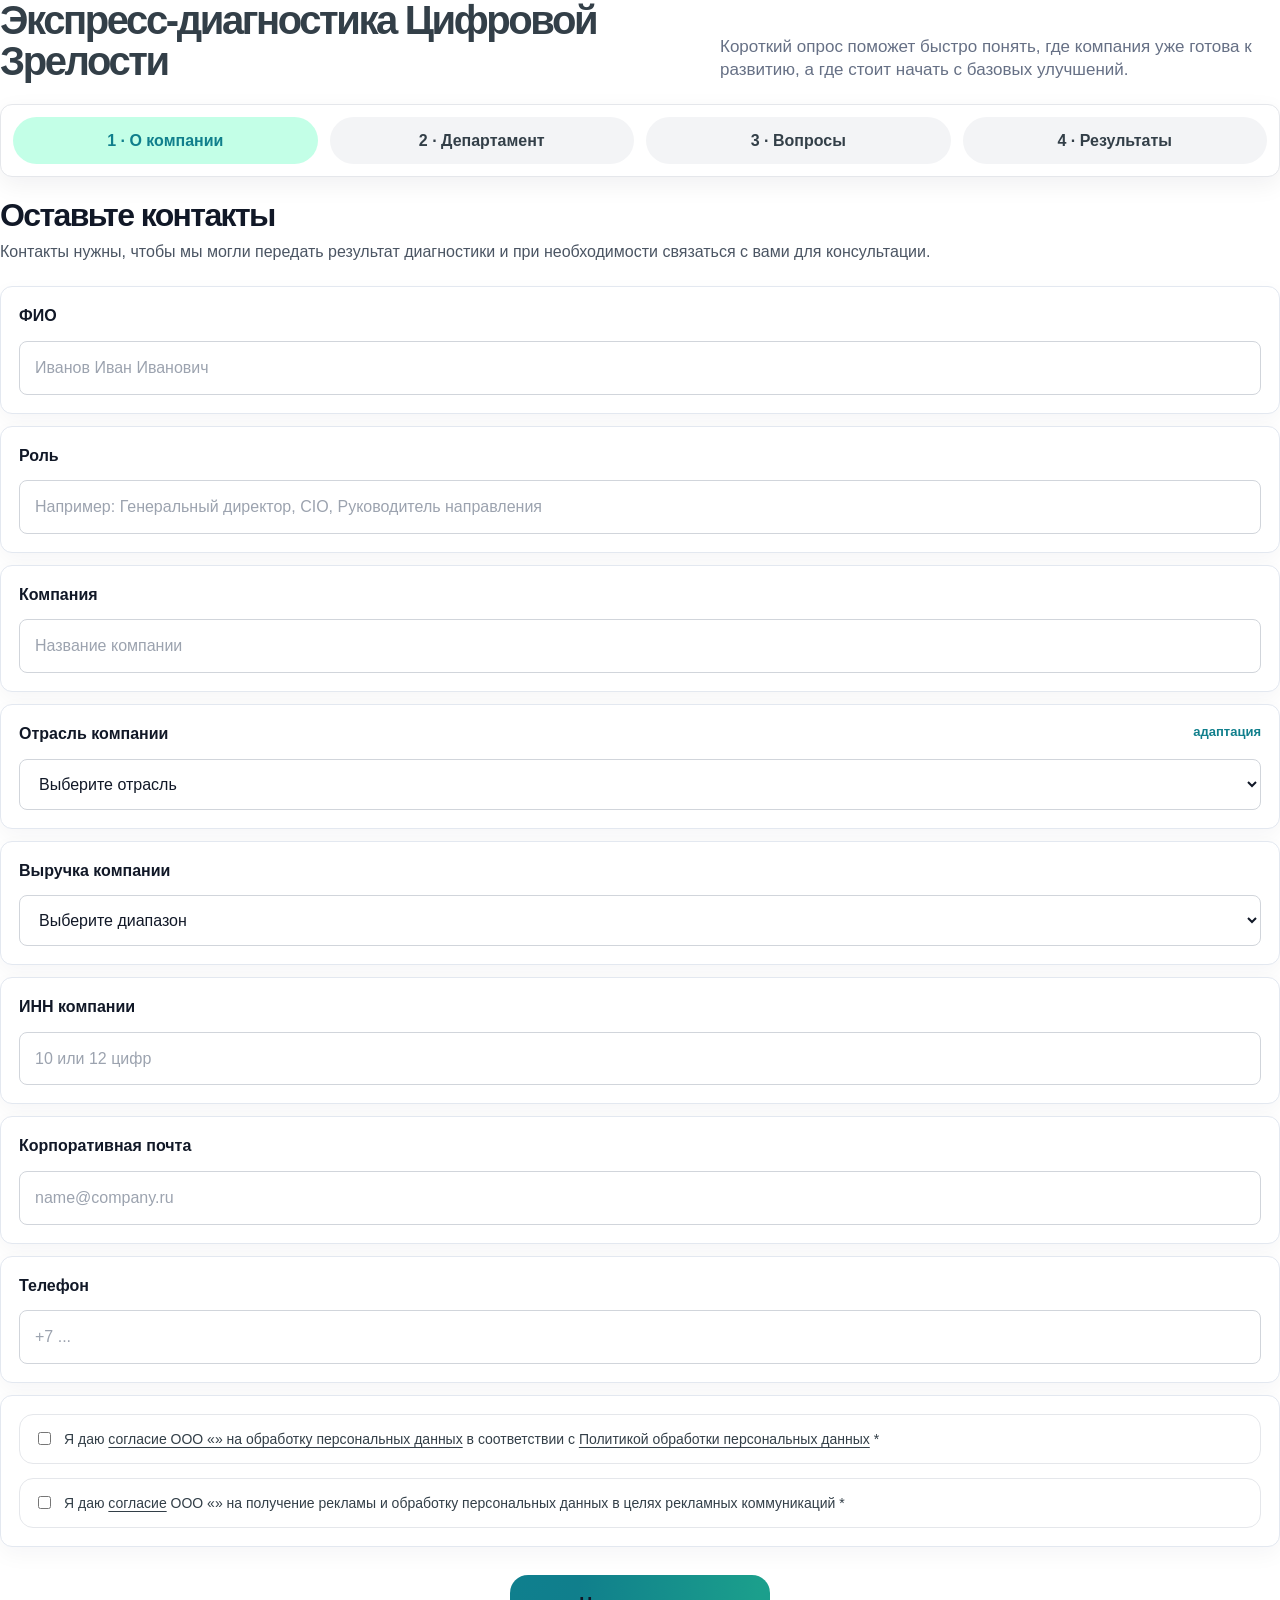
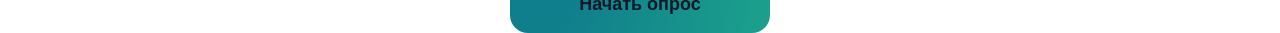
==== commit 9d7860bd: "Update index.html" ====
--- a/index.html
+++ b/index.html
@@ -1,4 +1,4 @@
-<!-- Sber2B DMQ markup extracted for Tilda.
+<!--  DMQ markup extracted for Tilda.
      For Tilda T123: paste this markup or connect it from your server;
      dmq.css must be loaded before markup rendering, dmq.js after markup. -->
 
@@ -24,10 +24,10 @@
 
 
 
-<link href="./dmq.css" rel="stylesheet"/></head><body><section class="block" id="diagnostic"><div class="container"><div class="section-head"><h2>Экспресс-диагностика Цифровой Зрелости</h2><p>Короткий опрос поможет быстро понять, где компания уже готова к развитию, а где стоит начать с базовых улучшений.</p></div><div class="diagnostic"><section class="form-shell"><div class="progress"><button class="step-btn active" data-step="0" type="button">1 · О компании</button><button class="step-btn" data-step="1" type="button">2 · Департамент</button><button class="step-btn" data-step="2" type="button">3 · Вопросы</button><button class="step-btn" data-step="3" type="button">4 · Результаты</button></div><form id="form"><section class="form-section active" data-section="0"><h2>Оставьте контакты</h2><p>Контакты нужны, чтобы мы могли передать результат диагностики и при необходимости связаться с вами для консультации.</p><div class="q"><div class="q__title">ФИО</div><input name="fullName" placeholder="Иванов Иван Иванович"/></div><div class="q"><div class="q__title">Роль</div><input name="role" placeholder="Например: Генеральный директор, CIO, Руководитель направления"/></div><div class="q"><div class="q__title">Компания</div><input name="company" placeholder="Название компании"/></div><div class="q"><div class="q__title">Отрасль компании <span class="q__tag">адаптация</span></div><select id="industry" name="industry"><option value="">Выберите отрасль</option><option value="gov">Государственный сектор</option><option value="it">ИТ и Технологии</option><option value="logistics">Логистика и Транспорт</option><option value="manufacturing">Промышленность (Производство, FMCG)</option><option value="retail">Ритейл</option><option value="telecom">Связь и Телеком</option><option value="services">Сервисные отрасли (Туризм, HoReCA, Здравоохранение, Образование, Развлечения)</option><option value="construction">Строительство и Девелопмент</option><option value="finance">Финансовый сектор (Банки, Страхование, Финтех)</option><option value="energy">Энергетика</option></select></div><div class="q"><div class="q__title">Выручка компании</div><select name="revenue"><option value="">Выберите диапазон</option><option value="0-0.5">до 0,5 млрд ₽</option><option value="0.5-1">0,5–1 млрд ₽</option><option value="1-5">1–5 млрд ₽</option><option value="5-10">5–10 млрд ₽</option><option value="10-25">10–25 млрд ₽</option><option value="25-50">25–50 млрд ₽</option><option value="50+">50+ млрд ₽</option></select></div><div class="q"><div class="q__title">ИНН компании</div><input inputmode="numeric" name="companyInn" placeholder="10 или 12 цифр"/></div><div class="q"><div class="q__title">Корпоративная почта</div><input name="companyEmail" placeholder="name@company.ru" type="email"/></div><div class="q"><div class="q__title">Телефон</div><input name="phone" placeholder="+7 ..."/></div><div class="q consent-question"><label class="consent"><input name="pdConsent" type="checkbox" value="yes"/><span>Я даю <a href="https://sber2b.ru/documents-personal-data-consents" rel="noopener" target="_blank">согласие ООО «Сбер2В» на обработку персональных данных</a> в соответствии с <a href="https://sber2b.ru/documents-privacy-policy-agreements" rel="noopener" target="_blank">Политикой обработки персональных данных</a> *</span></label><label class="consent"><input type="checkbox"/><span>Я даю <a href="https://sber2b.ru/documents-email-subscription-consents" rel="noopener" target="_blank">согласие</a> ООО «Сбер2В» на получение рекламы и обработку персональных данных в целях рекламных коммуникаций *</span></label></div><div class="form-nav form-nav--start"><button class="btn btn--green next start-survey-btn" type="button">Начать опрос</button></div></section><section class="form-section" data-section="1"><h2>Расскажите о компании и задаче</h2><p>Выберите отдел, который хотите обследовать.</p><div class="q"><div class="q__title">Какие отделы или функции вы хотите улучшить? <span class="q__tag">адаптировано под отрасль</span></div><p class="department-hint">Список меняется автоматически в зависимости от отрасли, выбранной на первой странице.</p><div class="checks industry-departments industry-departments--full" id="industryDepartments"></div></div><div class="q process-description-block"><div class="q__title">Можете описать текущий процесс <span class="q__tag">необязательно</span></div><textarea class="process-description-input" name="currentProcessDescription" placeholder="Например: как сейчас устроен процесс согласования, работы с клиентами, обработки заявок, формирования отчётности или взаимодействия между отделами..."></textarea></div><div class="form-nav"><button class="btn btn--ghost prev" type="button">Назад</button><button class="btn btn--green next" type="button">Далее</button></div></section><section class="form-section" data-section="2"><h2>Вопросы</h2><p>Список вопросов автоматически меняется в зависимости от отрасли, выбранной на первой странице. Оцените текущее состояние по шкале от 0 до 5.</p><div id="coreQuestions"></div><div class="form-nav"><button class="btn btn--ghost prev" type="button">Назад</button><button class="btn btn--green next" type="button">Далее</button></div></section><section class="form-section results-screen" data-section="3"><div class="results-mockup">
+<link href="./dmq.css" rel="stylesheet"/></head><body><section class="block" id="diagnostic"><div class="container"><div class="section-head"><h2>Экспресс-диагностика Цифровой Зрелости</h2><p>Короткий опрос поможет быстро понять, где компания уже готова к развитию, а где стоит начать с базовых улучшений.</p></div><div class="diagnostic"><section class="form-shell"><div class="progress"><button class="step-btn active" data-step="0" type="button">1 · О компании</button><button class="step-btn" data-step="1" type="button">2 · Департамент</button><button class="step-btn" data-step="2" type="button">3 · Вопросы</button><button class="step-btn" data-step="3" type="button">4 · Результаты</button></div><form id="form"><section class="form-section active" data-section="0"><h2>Оставьте контакты</h2><p>Контакты нужны, чтобы мы могли передать результат диагностики и при необходимости связаться с вами для консультации.</p><div class="q"><div class="q__title">ФИО</div><input name="fullName" placeholder="Иванов Иван Иванович"/></div><div class="q"><div class="q__title">Роль</div><input name="role" placeholder="Например: Генеральный директор, CIO, Руководитель направления"/></div><div class="q"><div class="q__title">Компания</div><input name="company" placeholder="Название компании"/></div><div class="q"><div class="q__title">Отрасль компании <span class="q__tag">адаптация</span></div><select id="industry" name="industry"><option value="">Выберите отрасль</option><option value="gov">Государственный сектор</option><option value="it">ИТ и Технологии</option><option value="logistics">Логистика и Транспорт</option><option value="manufacturing">Промышленность (Производство, FMCG)</option><option value="retail">Ритейл</option><option value="telecom">Связь и Телеком</option><option value="services">Сервисные отрасли (Туризм, HoReCA, Здравоохранение, Образование, Развлечения)</option><option value="construction">Строительство и Девелопмент</option><option value="finance">Финансовый сектор (Банки, Страхование, Финтех)</option><option value="energy">Энергетика</option></select></div><div class="q"><div class="q__title">Выручка компании</div><select name="revenue"><option value="">Выберите диапазон</option><option value="0-0.5">до 0,5 млрд ₽</option><option value="0.5-1">0,5–1 млрд ₽</option><option value="1-5">1–5 млрд ₽</option><option value="5-10">5–10 млрд ₽</option><option value="10-25">10–25 млрд ₽</option><option value="25-50">25–50 млрд ₽</option><option value="50+">50+ млрд ₽</option></select></div><div class="q"><div class="q__title">ИНН компании</div><input inputmode="numeric" name="companyInn" placeholder="10 или 12 цифр"/></div><div class="q"><div class="q__title">Корпоративная почта</div><input name="companyEmail" placeholder="name@company.ru" type="email"/></div><div class="q"><div class="q__title">Телефон</div><input name="phone" placeholder="+7 ..."/></div><div class="q consent-question"><label class="consent"><input name="pdConsent" type="checkbox" value="yes"/><span>Я даю <a href="" rel="noopener" target="_blank">согласие ООО «» на обработку персональных данных</a> в соответствии с <a href="" rel="noopener" target="_blank">Политикой обработки персональных данных</a> *</span></label><label class="consent"><input type="checkbox"/><span>Я даю <a href="" rel="noopener" target="_blank">согласие</a> ООО «» на получение рекламы и обработку персональных данных в целях рекламных коммуникаций *</span></label></div><div class="form-nav form-nav--start"><button class="btn btn--green next start-survey-btn" type="button">Начать опрос</button></div></section><section class="form-section" data-section="1"><h2>Расскажите о компании и задаче</h2><p>Выберите отдел, который хотите обследовать.</p><div class="q"><div class="q__title">Какие отделы или функции вы хотите улучшить? <span class="q__tag">адаптировано под отрасль</span></div><p class="department-hint">Список меняется автоматически в зависимости от отрасли, выбранной на первой странице.</p><div class="checks industry-departments industry-departments--full" id="industryDepartments"></div></div><div class="q process-description-block"><div class="q__title">Можете описать текущий процесс <span class="q__tag">необязательно</span></div><textarea class="process-description-input" name="currentProcessDescription" placeholder="Например: как сейчас устроен процесс согласования, работы с клиентами, обработки заявок, формирования отчётности или взаимодействия между отделами..."></textarea></div><div class="form-nav"><button class="btn btn--ghost prev" type="button">Назад</button><button class="btn btn--green next" type="button">Далее</button></div></section><section class="form-section" data-section="2"><h2>Вопросы</h2><p>Список вопросов автоматически меняется в зависимости от отрасли, выбранной на первой странице. Оцените текущее состояние по шкале от 0 до 5.</p><div id="coreQuestions"></div><div class="form-nav"><button class="btn btn--ghost prev" type="button">Назад</button><button class="btn btn--green next" type="button">Далее</button></div></section><section class="form-section results-screen" data-section="3"><div class="results-mockup">
 <div aria-hidden="true" class="results-hero-bg"></div>
 <div class="results-header">
-<div class="results-brand"><img alt="Сбер2В" src="https://sber2b.ru/uploads/Sber_2_B_logo_1_ab820e3588.svg"/><span></span></div>
+<div class="results-brand"><img alt="" src=""/><span></span></div>
 <div class="results-actions"><button class="result-outline-btn" id="exportBtn" type="button"><i class="fa-regular fa-file-lines"></i> Скачать отчет</button><button class="result-green-btn" onclick="location.reload()" type="button">Пройти опрос заново</button></div>
 </div>
 <div class="results-title-row"><h2>Ваши результаты</h2><p>Спасибо за прохождение опросника. Ниже — анализ зрелости управления и рекомендации для вашей компании.</p></div>
@@ -55,7 +55,7 @@
 <p>Приоритеты рассчитываются по оценкам доменов и показывают, с каких управленческих изменений логичнее начать, чтобы быстрее закрыть ключевые разрывы зрелости.</p>
 </div>
 </section>
-<div class="result-bottom-note"><i>i</i><span>Данные и бенчмарки основаны на выборке обезличенных клиентов Сбера из вашей отрасли. Результаты носят сравнительный характер и не являются гарантией достижения конкретных показателей.</span><button class="result-green-btn">Связаться с экспертом ↗</button></div>
+<div class="result-bottom-note"><i>i</i><span>Данные и бенчмарки основаны на выборке обезличенных клиентов КОМПАНИИ из вашей отрасли. Результаты носят сравнительный характер и не являются гарантией достижения конкретных показателей.</span><button class="result-green-btn">Связаться с экспертом ↗</button></div>
 <div class="result-hidden-meta"><span id="v28IndustryLabel">—</span><span id="v28DepartmentLabel">—</span><span id="v28IndustryAnsweredLabel">0 из 15</span><div id="v28PriorityRows"></div><div id="v28ScoreBackComment"></div><div id="v28RadarBackComment"></div></div>
 <details class="dmq-json-details"><summary>Показать технические данные ответа</summary><div class="json-preview" id="jsonPreview">{}</div></details><div class="form-nav result-form-nav"><button class="btn btn--ghost prev" type="button">Назад</button><button class="dmq-btn dmq-btn--outline" id="exportExcelBtn" type="button">Скачать Excel ↓</button></div>
 </div></section></form></section></div></div></section>
--- a/dmq.css
+++ b/dmq.css
@@ -7341,3 +7341,35 @@
 #diagnostic .form-shell{box-shadow:none!important;border-radius:20px!important;}
 .result-section.products-card,.result-section.result-table-card{display:none!important;}
 .result-bottom-note{margin-top:18px!important;}
+
+
+/* PDF screenshot export: PDF uses the exact visible results layout instead of a separately drawn canvas report. */
+html.pdf-direct-export-mode,
+body.pdf-direct-export-mode{
+  background:#fff !important;
+}
+.pdf-direct-export-mode .results-actions,
+.pdf-direct-export-mode .result-form-nav,
+.pdf-direct-export-mode .dmq-json-details,
+.pdf-direct-export-mode .result-hidden-meta{
+  display:none !important;
+}
+.pdf-export-target{
+  background:#fff !important;
+  color:#0b1535 !important;
+  overflow:visible !important;
+}
+.pdf-export-target .results-header{
+  margin-bottom:16px !important;
+}
+.pdf-export-target .result-card,
+.pdf-export-target .dmq-v28-card,
+.pdf-export-target .result-section,
+.pdf-export-target .products-grid article{
+  break-inside:avoid !important;
+  page-break-inside:avoid !important;
+}
+.pdf-export-target svg,
+.pdf-export-target img{
+  max-width:100%;
+}
